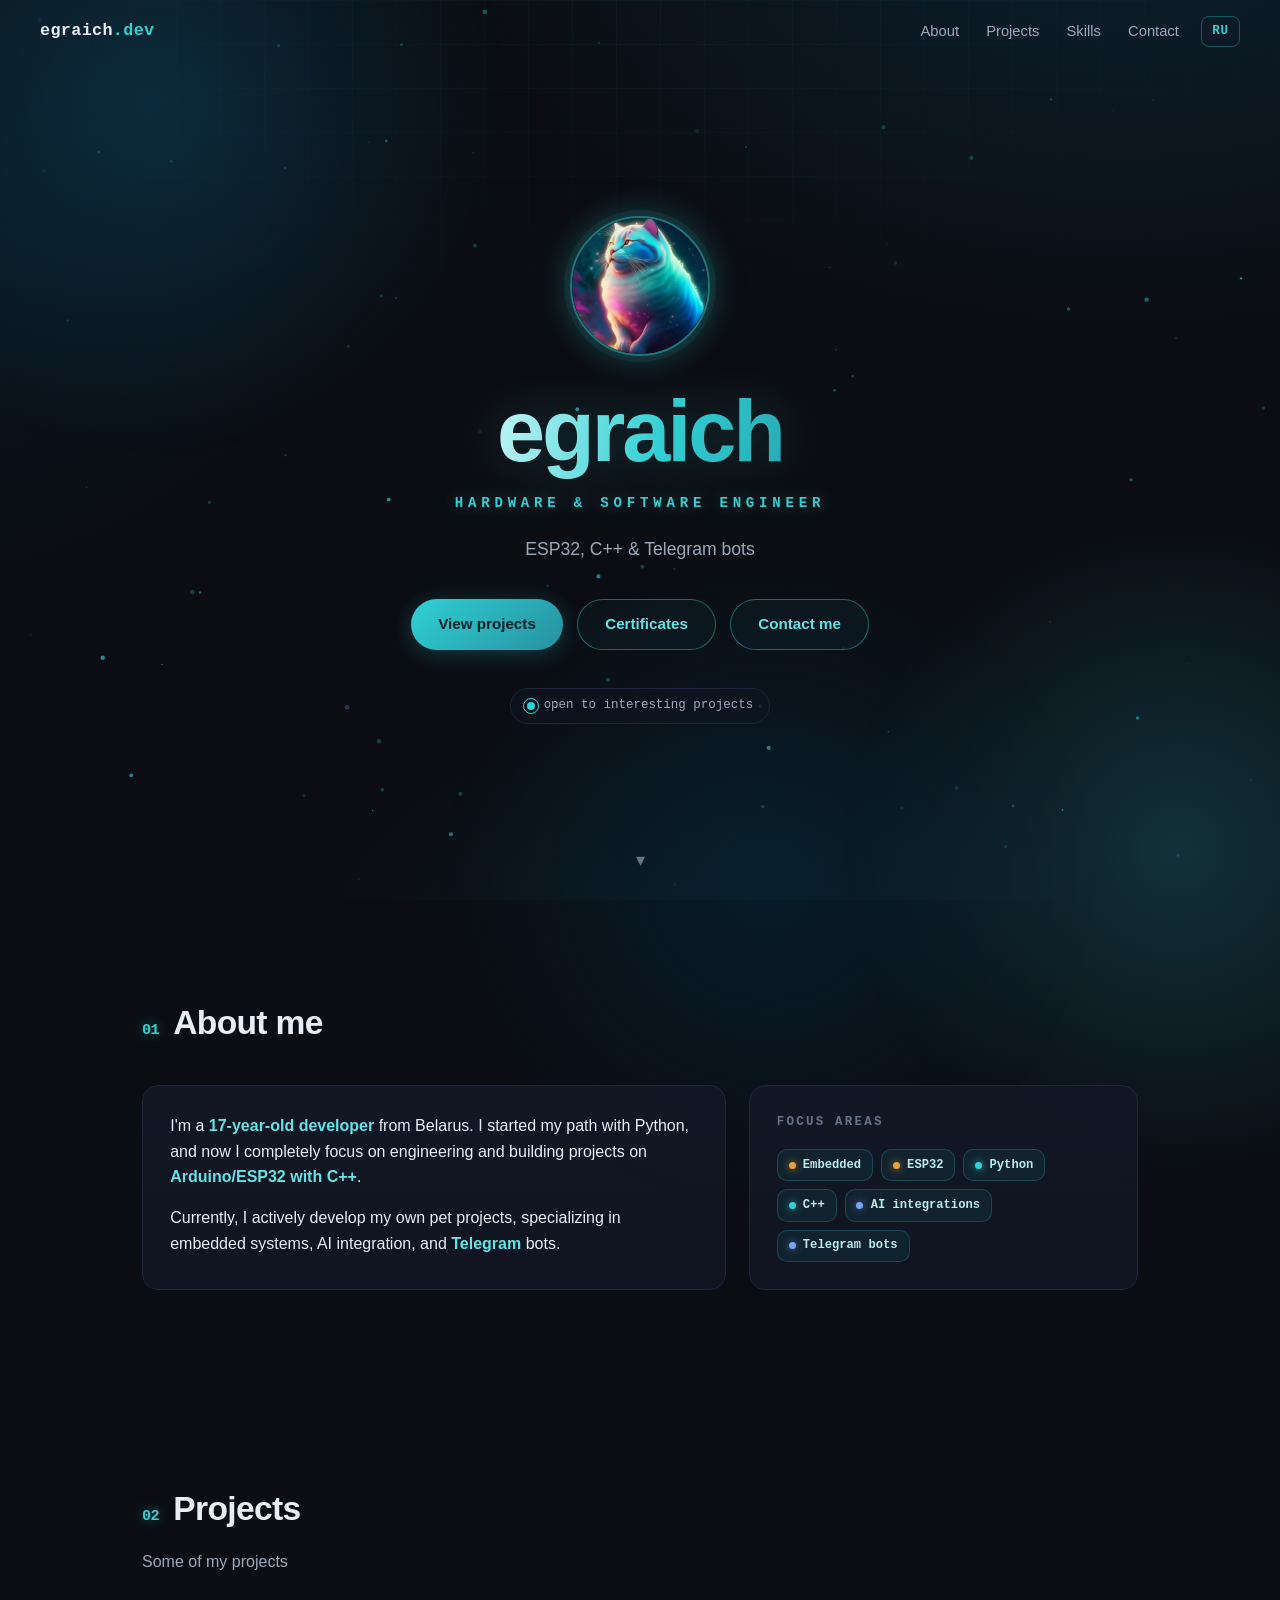
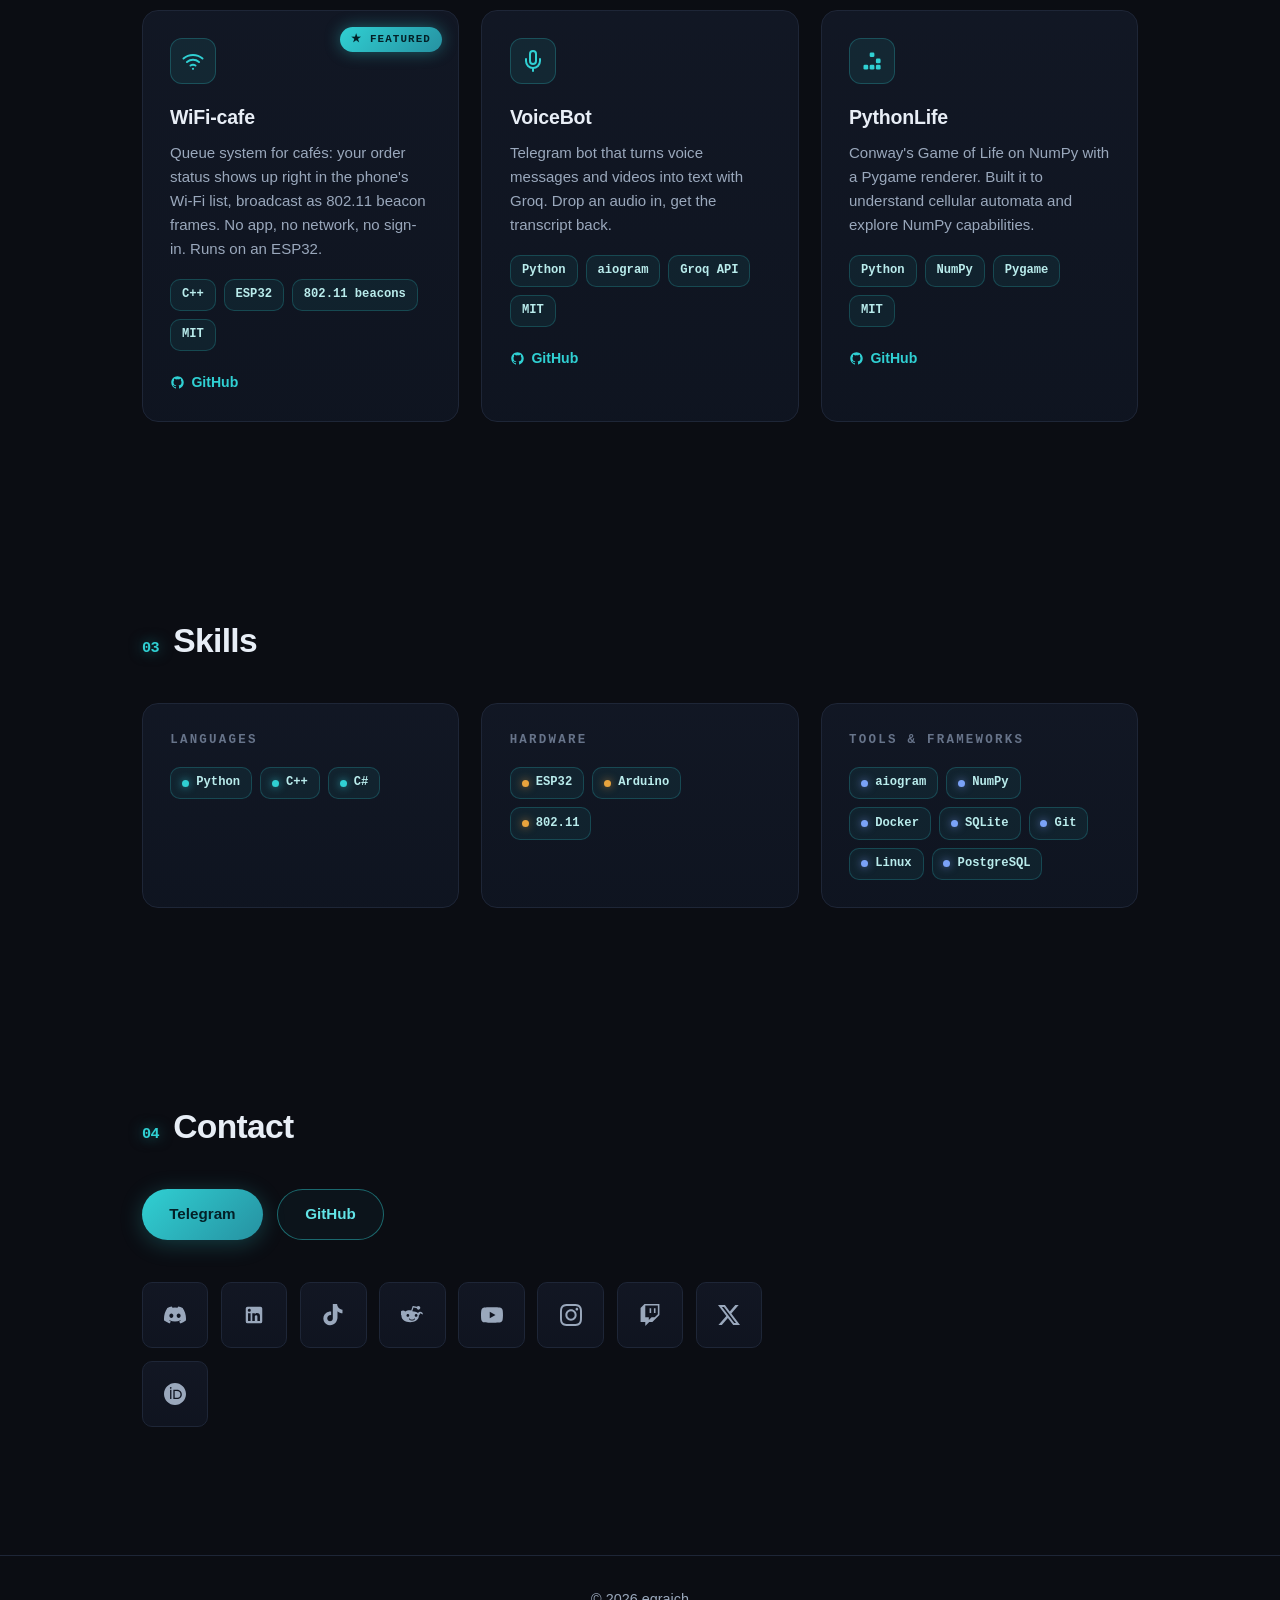
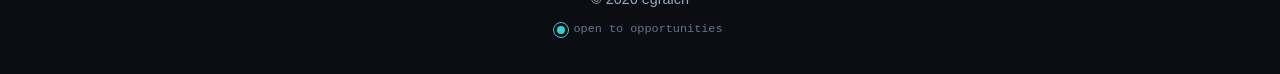
==== index.html @ c4d273d8 "fix: YouTube link" ====
<!DOCTYPE html>
<html lang="en">
<head>
  <meta charset="UTF-8">
  <meta name="viewport" content="width=device-width, initial-scale=1.0">
  <title>egraich.dev</title>
  <meta name="description" content="Portfolio of egraich — hardware & embedded developer from Belarus. ESP32 and C++, Python bots, AI integrations.">
  <meta name="keywords" content="egraich, hardware engineer, embedded systems, ESP32, C++, Python, Belarus">
  <meta name="author" content="egraich">
  <meta name="theme-color" content="#0b0d13">

  <link rel="canonical" href="https://egraich.dev/">
  <link rel="alternate" hreflang="en" href="https://egraich.dev/">
  <link rel="alternate" hreflang="ru" href="https://egraich.dev/ru/">
  <link rel="alternate" hreflang="x-default" href="https://egraich.dev/">

  <link rel="icon" type="image/png" sizes="32x32" href="/favicon-32.png">
  <link rel="icon" type="image/png" sizes="192x192" href="/favicon-192.png">
  <link rel="apple-touch-icon" href="/apple-touch-icon.jpg">

  <meta property="og:title" content="egraich.dev">
  <meta property="og:description" content="Hardware & embedded developer from Belarus. ESP32 and C++, Python bots, AI integrations.">
  <meta property="og:image" content="https://egraich.dev/preview.jpg">
  <meta property="og:url" content="https://egraich.dev/">
  <meta property="og:type" content="website">
  <meta property="og:locale" content="en_US">
  <meta name="twitter:card" content="summary">

  <link rel="stylesheet" href="/style.css">
  <link rel="preload" as="image" href="/favicon-192.png">
  <script>
    (function () {
      document.documentElement.classList.add('js');
      try {
        if (!localStorage.getItem('lang') && /^ru\b/i.test(navigator.language || '')) {
          location.replace('/ru/');
        }
      } catch (e) { /* private mode — stay on EN */ }
    })();
  </script>
</head>
<body>
  <svg aria-hidden="true" style="position:absolute;width:0;height:0;overflow:hidden">
    <symbol id="i-github" viewBox="0 0 24 24"><path d="M12 2C6.477 2 2 6.477 2 12c0 4.42 2.865 8.166 6.839 9.489.5.092.682-.217.682-.48 0-.237-.008-.866-.013-1.7-2.782.603-3.369-1.34-3.369-1.34-.454-1.156-1.11-1.464-1.11-1.464-.908-.62.069-.608.069-.608 1.003.07 1.531 1.032 1.531 1.032.892 1.53 2.341 1.087 2.91.831.092-.646.35-1.086.636-1.336-2.22-.253-4.555-1.11-4.555-4.943 0-1.091.39-1.984 1.029-2.683-.103-.253-.446-1.27.098-2.647 0 0 .84-.269 2.75 1.025A9.564 9.564 0 0 1 12 6.844c.85.004 1.705.115 2.504.337 1.909-1.294 2.747-1.025 2.747-1.025.546 1.377.203 2.394.1 2.647.64.699 1.028 1.592 1.028 2.683 0 3.842-2.339 4.687-4.566 4.935.359.309.678.919.678 1.852 0 1.336-.012 2.415-.012 2.743 0 .267.18.577.688.479C19.138 20.164 22 16.418 22 12c0-5.523-4.477-10-10-10z"/></symbol>
  </svg>
  <div class="bg-wrap" aria-hidden="true">
    <div class="aurora"><i></i><i></i><i></i></div>
    <canvas id="bg"></canvas>
  </div>
  <div class="bg-grid" aria-hidden="true"></div>
  <div class="scroll-progress" aria-hidden="true"></div>

  <header class="site-header">
    <a class="logo" href="/">egraich<span class="logo-dot">.dev</span></a>
    <nav class="site-nav">
      <a href="#about">About</a>
      <a href="#projects">Projects</a>
      <a href="#skills">Skills</a>
      <a href="#contact">Contact</a>
    </nav>
    <a class="lang-switch" href="/ru/" data-lang="ru" title="Русская версия">RU</a>
  </header>

  <main>
    <section class="hero" id="top">
      <div class="hero-inner">
        <img class="hero-avatar" src="/favicon-192.png" alt="egraich avatar" width="104" height="104" fetchpriority="high">
        <h1 class="hero-name">egraich</h1>
        <p class="hero-role" data-decode>Hardware &amp; Software Engineer</p>
        <p class="hero-tag">ESP32, C++ & Telegram bots</p>
        <div class="hero-cta">
          <a href="#projects" class="btn btn-primary">View projects</a>
          <a href="/certs/" class="btn btn-ghost">Certificates</a>
          <a href="#contact" class="btn btn-ghost">Contact me</a>
        </div>
        <div class="hero-status"><span class="pulse"></span>open to interesting projects</div>
      </div>
      <a class="scroll-hint" href="#about" aria-label="Scroll down">▾</a>
    </section>

    <section id="about" class="section">
      <h2 class="section-title reveal" data-decode><span class="num">01</span>About me</h2>
      <div class="about-grid">
        <div class="card about-bio reveal">
          <p>I'm a <strong><span data-age>16</span>-year-old developer</strong> from Belarus. I started my path with Python, and now I completely focus on engineering and building projects on <strong>Arduino/ESP32 with C++</strong>.</p>
          <p>Currently, I actively develop my own pet projects, specializing in embedded systems, AI integration, and <strong>Telegram</strong> bots.</p>
        </div>
        <div class="card about-stack reveal d1">
          <h3>Focus areas</h3>
          <div class="chip-row">
            <span class="chip"><span class="dot dot-hw"></span>Embedded</span>
            <span class="chip"><span class="dot dot-hw"></span>ESP32</span>
            <span class="chip"><span class="dot dot-lang"></span>Python</span>
            <span class="chip"><span class="dot dot-lang"></span>C++</span>
            <span class="chip"><span class="dot dot-sw"></span>AI integrations</span>
            <span class="chip"><span class="dot dot-sw"></span>Telegram bots</span>
          </div>
        </div>
      </div>
    </section>

    <section id="projects" class="section">
      <h2 class="section-title reveal" data-decode><span class="num">02</span>Projects</h2>
      <p class="section-sub reveal">Some of my projects</p>
      <div class="projects-grid">

        <article class="card project-card tilt reveal">
          <span class="project-featured">★ Featured</span>
          <div class="tilt-inner">
            <div class="project-icon" aria-hidden="true">
              <svg viewBox="0 0 24 24" fill="none" stroke="currentColor" stroke-width="2" stroke-linecap="round"><path d="M2.5 9.5a14.5 14.5 0 0 1 19 0"/><path d="M6 13a9.5 9.5 0 0 1 12 0"/><path d="M9.5 16.5a4.8 4.8 0 0 1 5 0"/><circle cx="12" cy="19.8" r="1.1" fill="currentColor" stroke="none"/></svg>
            </div>
            <h3 class="project-title"><a href="https://github.com/egraich/WiFi-cafe" target="_blank" rel="noopener">WiFi-cafe</a></h3>
            <p class="project-desc">Queue system for cafés: your order status shows up right in the phone's Wi-Fi list, broadcast as 802.11 beacon frames. No app, no network, no sign-in. Runs on an ESP32.</p>
            <div class="chip-row">
              <span class="chip">C++</span>
              <span class="chip">ESP32</span>
              <span class="chip">802.11 beacons</span>
              <span class="chip">MIT</span>
            </div>
            <div class="project-links">
              <a class="project-link" href="https://github.com/egraich/WiFi-cafe" target="_blank" rel="noopener">
                <svg viewBox="0 0 24 24" aria-hidden="true"><use href="#i-github"></use></svg>
                GitHub
              </a>
            </div>
          </div>
          <div class="tilt-glare" aria-hidden="true"></div>
        </article>

        <article class="card project-card tilt reveal d1">
          <div class="tilt-inner">
            <div class="project-icon" aria-hidden="true">
              <svg viewBox="0 0 24 24" fill="none" stroke="currentColor" stroke-width="2" stroke-linecap="round" stroke-linejoin="round"><path d="M12 2a3 3 0 0 0-3 3v7a3 3 0 0 0 6 0V5a3 3 0 0 0-3-3z"/><path d="M19 10v2a7 7 0 0 1-14 0v-2"/><path d="M12 19v3"/></svg>
            </div>
            <h3 class="project-title"><a href="https://github.com/egraich/VoiceBot" target="_blank" rel="noopener">VoiceBot</a></h3>
            <p class="project-desc">Telegram bot that turns voice messages and videos into text with Groq. Drop an audio in, get the transcript back.</p>
            <div class="chip-row">
              <span class="chip">Python</span>
              <span class="chip">aiogram</span>
              <span class="chip">Groq API</span>
              <span class="chip">MIT</span>
            </div>
            <div class="project-links">
              <a class="project-link" href="https://github.com/egraich/VoiceBot" target="_blank" rel="noopener">
                <svg viewBox="0 0 24 24" aria-hidden="true"><use href="#i-github"></use></svg>
                GitHub
              </a>
            </div>
          </div>
          <div class="tilt-glare" aria-hidden="true"></div>
        </article>

        <article class="card project-card tilt reveal d2">
          <div class="tilt-inner">
            <div class="project-icon" aria-hidden="true">
              <svg viewBox="0 0 24 24" fill="currentColor"><rect x="9.7" y="3.4" width="4.7" height="4.7" rx="1.3"/><rect x="15.9" y="9.6" width="4.7" height="4.7" rx="1.3"/><rect x="3.5" y="15.8" width="4.7" height="4.7" rx="1.3"/><rect x="9.7" y="15.8" width="4.7" height="4.7" rx="1.3"/><rect x="15.9" y="15.8" width="4.7" height="4.7" rx="1.3"/></svg>
            </div>
            <h3 class="project-title"><a href="https://github.com/egraich/PythonLife" target="_blank" rel="noopener">PythonLife</a></h3>
            <p class="project-desc">Conway's Game of Life on NumPy with a Pygame renderer. Built it to understand cellular automata and explore NumPy capabilities.</p>
            <div class="chip-row">
              <span class="chip">Python</span>
              <span class="chip">NumPy</span>
              <span class="chip">Pygame</span>
              <span class="chip">MIT</span>
            </div>
            <div class="project-links">
              <a class="project-link" href="https://github.com/egraich/PythonLife" target="_blank" rel="noopener">
                <svg viewBox="0 0 24 24" aria-hidden="true"><use href="#i-github"></use></svg>
                GitHub
              </a>
            </div>
          </div>
          <div class="tilt-glare" aria-hidden="true"></div>
        </article>

      </div>
    </section>

    <section id="skills" class="section">
      <h2 class="section-title reveal" data-decode><span class="num">03</span>Skills</h2>
      <div class="skills-grid">
        <div class="card skill-group reveal">
          <h3>Languages</h3>
          <div class="chip-row">
            <span class="chip"><span class="dot dot-lang"></span>Python</span>
            <span class="chip"><span class="dot dot-lang"></span>C++</span>
            <span class="chip"><span class="dot dot-lang"></span>C#</span>
          </div>
        </div>
        <div class="card skill-group reveal d1">
          <h3>Hardware</h3>
          <div class="chip-row">
            <span class="chip"><span class="dot dot-hw"></span>ESP32</span>
            <span class="chip"><span class="dot dot-hw"></span>Arduino</span>
            <span class="chip"><span class="dot dot-hw"></span>802.11</span>
          </div>
        </div>
        <div class="card skill-group reveal d2">
          <h3>Tools &amp; frameworks</h3>
          <div class="chip-row">
            <span class="chip"><span class="dot dot-sw"></span>aiogram</span>
            <span class="chip"><span class="dot dot-sw"></span>NumPy</span>
            <span class="chip"><span class="dot dot-sw"></span>Docker</span>
            <span class="chip"><span class="dot dot-sw"></span>SQLite</span>
            <span class="chip"><span class="dot dot-sw"></span>Git</span>
            <span class="chip"><span class="dot dot-sw"></span>Linux</span>
            <span class="chip"><span class="dot dot-sw"></span>PostgreSQL</span>
          </div>
        </div>
      </div>
    </section>

    <section id="contact" class="section">
      <h2 class="section-title reveal" data-decode><span class="num">04</span>Contact</h2>
      <div class="contact-actions reveal">
        <a class="btn btn-primary" href="https://egrai.ch/tg" target="_blank" rel="noopener nofollow">Telegram</a>
        <a class="btn btn-ghost" href="https://egrai.ch/gh" target="_blank" rel="noopener">GitHub</a>
      </div>
      <div class="social-grid reveal d1">
        <a class="social-item" href="https://egrai.ch/ds" target="_blank" rel="noopener nofollow" title="Discord" aria-label="Discord">
          <svg viewBox="0 0 24 24"><path d="M20.317 4.37a19.791 19.791 0 0 0-4.885-1.515.074.074 0 0 0-.079.037c-.21.375-.444.864-.608 1.25a18.27 18.27 0 0 0-5.487 0 12.64 12.64 0 0 0-.617-1.25.077.077 0 0 0-.079-.037A19.736 19.736 0 0 0 3.677 4.37a.07.07 0 0 0-.032.027C.533 9.046-.32 13.58.099 18.057a.082.082 0 0 0 .031.057 19.9 19.9 0 0 0 5.993 3.03.078.078 0 0 0 .084-.028c.462-.63.874-1.295 1.226-1.994.021-.041.001-.09-.041-.106a13.094 13.094 0 0 1-1.873-.894.077.077 0 0 1-.008-.128c.126-.093.252-.19.372-.287a.075.075 0 0 1 .077-.011c3.92 1.793 8.18 1.793 12.061 0a.073.073 0 0 1 .078.009c.12.099.246.195.373.289a.077.077 0 0 1-.006.127 12.298 12.298 0 0 1-1.873.894.077.077 0 0 0-.041.107c.36.698.772 1.362 1.225 1.993a.076.076 0 0 0 .084.028 19.839 19.839 0 0 0 6.002-3.03.077.077 0 0 0 .032-.054c.5-5.177-.838-9.674-3.549-13.66a.061.061 0 0 0-.031-.03zM8.02 15.33c-1.183 0-2.157-1.085-2.157-2.419 0-1.333.956-2.419 2.156-2.419 1.21 0 2.176 1.096 2.157 2.42 0 1.333-.956 2.418-2.156 2.418zm7.975 0c-1.183 0-2.157-1.085-2.157-2.419 0-1.333.955-2.419 2.156-2.419 1.21 0 2.176 1.096 2.157 2.42 0 1.333-.946 2.418-2.156 2.418z"/></svg>
        </a>
        <a class="social-item" href="https://egrai.ch/in" target="_blank" rel="noopener" title="LinkedIn" aria-label="LinkedIn">
          <svg viewBox="0 0 24 24"><path d="M19 3a2 2 0 0 1 2 2v14a2 2 0 0 1-2 2H5a2 2 0 0 1-2-2V5a2 2 0 0 1 2-2h14m-.5 15.5v-5.3a3.26 3.26 0 0 0-3.26-3.26c-.85 0-1.84.52-2.32 1.3v-1.11h-2.79v8.37h2.79v-4.93c0-.77.62-1.4 1.39-1.4a1.4 1.4 0 0 1 1.4 1.4v4.93h2.79M6.88 8.56a1.68 1.68 0 0 0 1.68-1.68c0-.93-.75-1.69-1.68-1.69a1.69 1.69 0 0 0-1.69 1.69c0 .93.76 1.68 1.69 1.68m1.39 9.94v-8.37H5.5v8.37h2.77z"/></svg>
        </a>
        <a class="social-item" href="https://egrai.ch/tt" target="_blank" rel="noopener nofollow" title="TikTok" aria-label="TikTok">
          <svg viewBox="0 0 24 24"><path d="M12.525.02c1.31-.01 2.61-.01 3.91-.01.08 1.53.63 3.02 1.61 4.2 1.13 1.2 2.69 1.94 4.31 2.12v3.83c-1.92-.02-3.77-.73-5.23-1.97-.08-.07-.15-.14-.22-.22v6.6c.03 2.14-.73 4.24-2.13 5.86-1.54 1.76-3.83 2.76-6.14 2.71-2.93-.05-5.64-1.89-6.68-4.63-1.18-3.13-.15-6.73 2.51-8.73 1.57-1.18 3.53-1.75 5.51-1.57v3.91c-1.18-.19-2.4.21-3.23 1.07-.86.91-1.18 2.22-.84 3.42.36 1.22 1.48 2.09 2.76 2.13 1.47.04 2.82-1.02 3.06-2.48.06-.31.07-.63.07-.94V.02z"/></svg>
        </a>
        <a class="social-item" href="https://egrai.ch/rd" target="_blank" rel="noopener nofollow" title="Reddit" aria-label="Reddit">
          <svg viewBox="0 0 24 24"><path d="M24 11.5c0-1.65-1.35-3-3-3-.96 0-1.86.48-2.42 1.24-1.64-1-3.85-1.64-6.29-1.72l1.35-4.24 3.71.79c.05.89.79 1.6 1.69 1.6 1.1 0 2-1 2-2.12s-.88-2-2-2c-.74 0-1.38.4-1.72 1l-4.14-.89a.48.48 0 0 0-.55.29l-1.5 4.7C8.61 6.55 6.33 7.2 4.65 8.23c-.56-.75-1.45-1.23-2.41-1.23-1.66 0-3 1.35-3 3 0 1.03.53 1.93 1.32 2.48-.04.23-.07.47-.07.71 0 3.73 4.25 6.75 9.5 6.75s9.5-3 9.5-6.75c0-.24-.03-.47-.07-.71.8-.55 1.33-1.45 1.33-2.48zM7.5 14c-.83 0-1.5-.67-1.5-1.5s.67-1.5 1.5-1.5 1.5.67 1.5 1.5-.67 1.5-1.5 1.5zm9 0c-.83 0-1.5-.67-1.5-1.5s.67-1.5 1.5-1.5 1.5.67 1.5 1.5-.67 1.5-1.5 1.5zm-1.23 2.31c-.6 1.14-2.09 1.69-3.27 1.69s-2.67-.55-3.27-1.69a.38.38 0 1 1 .67-.36c.46.87 1.66 1.3 2.6 1.3s2.14-.43 2.6-1.3a.38.38 0 0 1 .67.36z"/></svg>
        </a>
        <a class="social-item" href="https://egrai.ch/yt" target="_blank" rel="noopener" title="YouTube" aria-label="YouTube">
          <svg viewBox="0 0 24 24"><path d="M23.498 6.163a3.003 3.003 0 0 0-2.11-2.11C19.517 3.545 12 3.545 12 3.545s-7.516 0-9.387.507a3.003 3.003 0 0 0-2.11 2.11C0 8.033 0 12 0 12s0 3.967.502 5.837a3.003 3.003 0 0 0 2.11 2.11c1.871.507 9.387.507 9.387.507s7.517 0 9.387-.507a3.003 3.003 0 0 0 2.11-2.11C24 15.967 24 12 24 12s0-3.967-.502-5.837zM9.545 15.568V8.432L15.818 12l-6.273 3.568z"/></svg>
        </a>          
        <a class="social-item" href="https://egrai.ch/ig" target="_blank" rel="noopener nofollow" title="Instagram" aria-label="Instagram">
          <svg viewBox="0 0 24 24"><path d="M12 0C8.74 0 8.333.015 7.053.072 5.775.132 4.905.333 4.14.63c-.789.306-1.459.717-2.126 1.384S.935 3.35.63 4.14C.333 4.905.131 5.775.072 7.053.012 8.333 0 8.74 0 12s.015 3.667.072 4.947c.06 1.277.261 2.148.558 2.913.306.788.717 1.459 1.384 2.126.667.666 1.336 1.079 2.126 1.384.766.296 1.636.499 2.913.558C8.333 23.988 8.74 24 12 24s3.667-.015 4.947-.072c1.277-.06 2.148-.262 2.913-.558.788-.306 1.459-.718 2.126-1.384.666-.667 1.079-1.335 1.384-2.126.296-.765.499-1.636.558-2.913.06-1.28.072-1.687.072-4.947s-.015-3.667-.072-4.947c-.06-1.277-.262-2.149-.558-2.913-.306-.789-.718-1.459-1.384-2.126C21.319 1.347 20.651.935 19.86.63c-.765-.297-1.636-.499-2.913-.558C15.667.012 15.26 0 12 0zm0 2.16c3.203 0 3.585.016 4.85.071 1.17.055 1.805.249 2.227.415.562.217.96.477 1.382.896.419.42.679.819.896 1.381.164.422.36 1.057.413 2.227.057 1.266.07 1.646.07 4.85s-.015 3.585-.074 4.85c-.061 1.17-.256 1.805-.421 2.227-.224.562-.479.96-.899 1.382-.419.419-.824.679-1.38.896-.42.164-1.065.36-2.235.413-1.274.057-1.649.07-4.859.07-3.211 0-3.586-.015-4.859-.074-1.171-.061-1.816-.256-2.236-.421-.569-.224-.96-.479-1.379-.899-.421-.419-.69-.824-.9-1.38-.165-.42-.359-1.065-.42-2.235-.045-1.26-.061-1.649-.061-4.844 0-3.196.016-3.586.061-4.861.061-1.17.255-1.814.42-2.234.21-.57.479-.96.9-1.381.419-.419.81-.689 1.379-.898.42-.166 1.051-.361 2.221-.421 1.275-.045 1.65-.06 4.859-.06zm0 3.678c-3.405 0-6.162 2.76-6.162 6.162 0 3.405 2.76 6.162 6.162 6.162 3.405 0 6.162-2.76 6.162-6.162 0-3.405-2.76-6.162-6.162-6.162zM12 16c-2.21 0-4-1.79-4-4s1.79-4 4-4 4 1.79 4 4-1.79 4-4 4zm7.846-10.405c0 .795-.646 1.44-1.44 1.44-.795 0-1.44-.646-1.44-1.44 0-.794.646-1.439 1.44-1.439.793-.001 1.44.645 1.44 1.439z"/></svg>
        </a>      
        <a class="social-item" href="https://egrai.ch/tv" target="_blank" rel="noopener nofollow" title="Twitch" aria-label="Twitch">
          <svg viewBox="0 0 24 24"><path d="M11.571 4.714h1.715v5.143H11.57zm4.715 0H18v5.143h-1.714zM6 0 1.714 4.286v15.428h5.143V24l4.286-4.286h3.428L22.286 12V0zm14.571 11.143-3.428 3.428h-3.429l-3 3v-3H6.857V1.714h13.714z"/></svg>
        </a>
        <a class="social-item" href="https://egrai.ch/x" target="_blank" rel="noopener" title="X (Twitter)" aria-label="X">
          <svg viewBox="0 0 24 24"><path d="M18.901 1.153h3.68l-8.04 9.19L24 22.846h-7.406l-5.8-7.584-6.638 7.584H.474l8.6-9.83L0 1.154h7.594l5.243 6.932ZM17.61 20.644h2.039L6.486 3.24H4.298Z"/></svg>
        </a>
        <a class="social-item" href="https://egrai.ch/orcid" target="_blank" rel="noopener" title="ORCID" aria-label="ORCID">
          <svg viewBox="0 0 24 24"><path d="M12 0C5.372 0 0 5.372 0 12s5.372 12 12 12 12-5.372 12-12S18.628 0 12 0zM7.369 4.378c.525 0 .947.431.947.947s-.422.947-.947.947a.95.95 0 0 1-.947-.947c0-.525.422-.947.947-.947zm-.722 3.038h1.444v10.041H6.647V7.416zm3.562 0h3.9c3.712 0 5.344 2.653 5.344 5.025 0 2.578-2.016 5.025-5.325 5.025h-3.919V7.416zm1.444 1.303v7.444h2.297c3.272 0 4.022-2.484 4.022-3.722 0-2.016-1.284-3.722-4.097-3.722h-2.222z"/></svg>
        </a>
      </div>
    </section>
  </main>

  <footer class="site-footer">
    <div class="footer-inner">
      <p class="footer-copy">&copy; <span id="year"></span> egraich</p>
      <p class="footer-status"><span class="pulse"></span>open to opportunities</p>
    </div>
  </footer>

  <div class="cursor-ring" aria-hidden="true"></div>
  <div class="cursor-dot" aria-hidden="true"></div>

  <script src="/main.js" defer></script>
</body>
</html>
---- style.css ----
/* ============================================================
   Per-rule declaration order: position/layout → box model →
   typography → skin → motion. The *-rgb tokens hold the RGB
   triplet of their colour, so translucent variants share one
   source of truth: rgba(var(--accent-rgb), .3)
   ============================================================ */

:root {
  --bg: #0b0d13; --bg-rgb: 11, 13, 19; --border: #1e2637;
  --text: #e8eef6; --text-dim: #9aa8bc; --text-faint: #67748a;
  --accent: #30d0d3; --accent-rgb: 48, 208, 211; --accent-strong: #62e4e7; --accent-ink: #032027;
  --teal: #2691a1; --teal-rgb: 38, 145, 161; --deep-rgb: 14, 65, 89; --deep-2-rgb: 4, 44, 64;
  --card-rgb: 19, 24, 38; --card-2-rgb: 16, 21, 34;
  --glow: 0 0 26px rgba(var(--accent-rgb), .30);
  --glow-soft: 0 0 60px rgba(var(--accent-rgb), .12);
  --radius: 16px; --radius-sm: 10px;
  --font-mono: ui-monospace, "Cascadia Code", "JetBrains Mono", Consolas, monospace;
  --font-sans: -apple-system, "Segoe UI", Roboto, Inter, "Helvetica Neue", Arial, sans-serif;
  --header-h: 64px;
}

* { margin: 0; padding: 0; box-sizing: border-box; }

html { scroll-behavior: smooth; }

body {
  font-family: var(--font-sans); line-height: 1.6; color: var(--text);
  background:
    radial-gradient(1100px 720px at 88% -12%, rgba(var(--deep-rgb), .38), transparent 62%),
    radial-gradient(880px 660px at -12% 24%, rgba(var(--deep-2-rgb), .34), transparent 60%),
    radial-gradient(700px 520px at 55% 112%, rgba(var(--teal-rgb), .10), transparent 60%),
    var(--bg);
  background-attachment: fixed;
  -webkit-font-smoothing: antialiased;
  overflow-x: hidden;
}

::selection { background: rgba(var(--accent-rgb), .28); color: #fff; }

/* scrollbar */
::-webkit-scrollbar { width: 10px; }
::-webkit-scrollbar-track { background: var(--bg); }
::-webkit-scrollbar-thumb { background: #222c40; border-radius: 8px; }
::-webkit-scrollbar-thumb:hover { background: var(--teal); }

a { color: var(--accent); text-decoration: none; }
img { display: block; max-width: 100%; }

/* background fx */
.bg-wrap { position: fixed; inset: 0; z-index: -2; pointer-events: none; }

#bg {
  position: absolute; inset: 0; width: 100%; height: 100%;
  opacity: 0; transition: opacity 1.2s ease;
}

#bg.visible { opacity: 1; }

.bg-grid {
  position: fixed; inset: 0; z-index: -1; pointer-events: none;
  background-image:
    linear-gradient(rgba(var(--accent-rgb), .045) 1px, transparent 1px),
    linear-gradient(90deg, rgba(var(--accent-rgb), .045) 1px, transparent 1px);
  background-size: 44px 44px;
  -webkit-mask-image: radial-gradient(ellipse 90% 60% at 50% 0%, #000 0%, transparent 72%);
  mask-image: radial-gradient(ellipse 90% 60% at 50% 0%, #000 0%, transparent 72%);
}

/* aurora glow — medium tier only (no three.js there). The blobs are
   pre-blurred radial gradients moved by transform, so nothing repaints;
   reduced-motion users land on the low tier and never see them run */
.aurora { position: absolute; inset: 0; display: none; }

html.tier-medium .aurora { display: block; }

.aurora i {
  position: absolute; width: 60vmax; height: 60vmax; border-radius: 50%;
  will-change: transform;
  animation: aurora-drift 80s ease-in-out infinite alternate;
}

.aurora i:nth-child(1) {
  left: -18vmax; top: -22vmax;
  background: radial-gradient(circle, rgba(var(--deep-rgb), .55), rgba(var(--deep-rgb), 0) 65%);
  animation-duration: 74s;
}

.aurora i:nth-child(2) {
  right: -22vmax; bottom: -26vmax;
  background: radial-gradient(circle, rgba(var(--teal-rgb), .28), rgba(var(--teal-rgb), 0) 62%);
  animation-duration: 92s; animation-delay: -30s;
}

.aurora i:nth-child(3) {
  left: 30%; top: 55%;
  background: radial-gradient(circle, rgba(var(--deep-2-rgb), .5), rgba(var(--deep-2-rgb), 0) 60%);
  animation-duration: 110s; animation-delay: -60s;
}

@keyframes aurora-drift {
  from { transform: translate3d(0, 0, 0) rotate(0deg) scale(1); }
  to   { transform: translate3d(9vmax, 6vmax, 0) rotate(40deg) scale(1.18); }
}

/* header */
.site-header {
  position: fixed; top: 0; left: 0; right: 0; z-index: 50;
  display: flex; align-items: center; gap: 1.4rem;
  height: var(--header-h); padding: 0 clamp(1rem, 4vw, 2.5rem);
  border-bottom: 1px solid transparent;
  transition: background .3s ease, border-color .3s ease;
}

.site-header.scrolled {
  background: rgba(var(--bg-rgb), .78);
  backdrop-filter: blur(12px); -webkit-backdrop-filter: blur(12px);
  border-bottom-color: var(--border);
}

/* reading progress — a hairline above the header, scaleX'd from JS;
   no transition so it tracks the scrollbar 1:1 */
.scroll-progress {
  position: fixed; top: 0; left: 0; z-index: 60;
  width: 100%; height: 2px;
  background: linear-gradient(90deg, var(--teal), var(--accent));
  box-shadow: 0 0 10px rgba(var(--accent-rgb), .5);
  transform-origin: 0 50%; transform: scaleX(0);
  pointer-events: none;
}

.logo {
  flex: none; font-family: var(--font-mono); font-size: 1.05rem; font-weight: 700;
  letter-spacing: .02em; color: var(--text);
}

.logo:hover { color: var(--accent-strong); }
.logo-dot { color: var(--accent); }

.site-nav { display: flex; gap: clamp(.9rem, 2.5vw, 1.7rem); margin-left: auto; }

.site-nav a {
  position: relative; padding: .25rem 0;
  font-size: .92rem; font-weight: 500; color: var(--text-dim);
  transition: color .2s ease;
}

.site-nav a::after {
  content: ""; position: absolute; left: 0; right: 100%; bottom: -2px; height: 2px;
  background: var(--accent); box-shadow: var(--glow);
  transition: right .25s ease;
}

.site-nav a:hover, .site-nav a.active { color: var(--text); }
.site-nav a:hover::after, .site-nav a.active::after { right: 0; }

.lang-switch {
  flex: none; padding: .3rem .62rem;
  font-family: var(--font-mono); font-size: .78rem; font-weight: 700; letter-spacing: .08em;
  color: var(--accent); border: 1px solid rgba(var(--accent-rgb), .35); border-radius: 8px;
  transition: background .2s ease, box-shadow .2s ease, transform .2s ease;
}

.lang-switch:hover {
  background: rgba(var(--accent-rgb), .10); box-shadow: var(--glow); transform: translateY(-1px);
}

/* hero */
.hero {
  position: relative; display: flex; flex-direction: column;
  align-items: center; justify-content: center; text-align: center;
  min-height: 100vh; /* fallback for engines without svh */
  min-height: 100svh;
  padding: calc(var(--header-h) + 2rem) 1.25rem 3.5rem;
}

.hero-avatar {
  width: 140px; height: 140px; margin: 0 auto 1.6rem;
  border: 2px solid rgba(var(--accent-rgb), .55); border-radius: 50%;
  box-shadow:
    0 0 0 6px rgba(var(--accent-rgb), .06),
    0 0 34px rgba(var(--accent-rgb), .35);
  animation: avatar-float 5.5s ease-in-out infinite;
}

@keyframes avatar-float {
  0%, 100% { transform: translateY(0); }
  50% { transform: translateY(-7px); }
}

.hero-name {
  padding-bottom: .04em;
  font-size: clamp(3rem, 10vw, 5.4rem); font-weight: 800; letter-spacing: -.035em;
  /* font-metric line-height: a fixed ratio clips the "g" tail with background-clip:text */
  line-height: normal;
  background: linear-gradient(105deg, #ecfeff 8%, var(--accent) 55%, var(--teal) 100%);
  -webkit-background-clip: text; background-clip: text; -webkit-text-fill-color: transparent;
  filter: drop-shadow(0 0 26px rgba(var(--accent-rgb), .22));
}

.hero-role {
  margin-top: .5rem; font-family: var(--font-mono);
  font-size: clamp(.72rem, 2vw, .88rem); font-weight: 600;
  letter-spacing: .34em; text-transform: uppercase; color: var(--accent);
  text-shadow: 0 0 18px rgba(var(--accent-rgb), .45);
}

.hero-tag {
  max-width: 560px; margin: 1.3rem auto 0;
  font-size: clamp(.98rem, 2.4vw, 1.1rem); color: var(--text-dim);
}

.hero-cta {
  display: flex; flex-wrap: wrap; gap: .9rem; justify-content: center; margin-top: 2.2rem;
}

.btn {
  display: inline-flex; align-items: center; gap: .5rem;
  padding: .78rem 1.7rem; font-size: .95rem; font-weight: 700; border-radius: 999px;
  transition: transform .2s ease, box-shadow .25s ease, background .2s ease, border-color .2s ease;
  will-change: transform;
}

.btn-primary {
  color: var(--accent-ink); background: linear-gradient(135deg, var(--accent), var(--teal));
  box-shadow: 0 4px 22px rgba(var(--accent-rgb), .25);
}

.btn-primary:hover {
  transform: translateY(-2px);
  box-shadow: var(--glow), 0 6px 30px rgba(var(--accent-rgb), .35);
}

.btn-ghost {
  color: var(--accent-strong);
  border: 1px solid rgba(var(--accent-rgb), .45); background: rgba(var(--accent-rgb), .04);
}

.btn-ghost:hover {
  background: rgba(var(--accent-rgb), .12); box-shadow: var(--glow-soft); transform: translateY(-2px);
}

.hero-status {
  display: inline-flex; align-items: center; gap: .55rem;
  margin-top: 2.4rem; padding: .42rem 1rem;
  font-family: var(--font-mono); font-size: .78rem; color: var(--text-dim);
  border: 1px solid var(--border); border-radius: 999px;
  background: rgba(var(--card-2-rgb), .55);
}

.pulse {
  position: relative; flex: none; width: 8px; height: 8px;
  border-radius: 50%; background: var(--accent);
}

.pulse::after {
  content: ""; position: absolute; inset: -4px;
  border: 1px solid var(--accent); border-radius: 50%;
  animation: pulse-ring 2s cubic-bezier(.2, .6, .4, 1) infinite;
}

@keyframes pulse-ring {
  0% { transform: scale(.5); opacity: 1; }
  100% { transform: scale(1.7); opacity: 0; }
}

.scroll-hint {
  position: absolute; bottom: 1.6rem; left: 50%; translate: -50% 0;
  font-size: 1.15rem; color: var(--text-faint);
  animation: hint-bounce 2.2s ease-in-out infinite;
}

.scroll-hint:hover { color: var(--accent); }

@keyframes hint-bounce {
  0%, 100% { transform: translateY(0); }
  50% { transform: translateY(7px); }
}

/* sections */
.section {
  max-width: 1060px; margin: 0 auto;
  padding: clamp(3.4rem, 8vw, 6rem) clamp(1.1rem, 4vw, 2rem);
  scroll-margin-top: calc(var(--header-h) + 8px);
}

.section-title {
  display: flex; align-items: baseline; gap: .9rem; margin-bottom: 2.2rem;
  font-size: clamp(1.55rem, 4vw, 2.1rem); font-weight: 800; letter-spacing: -.02em;
}

.section-title .num {
  font-family: var(--font-mono); font-size: .95rem; font-weight: 600; color: var(--accent);
  text-shadow: 0 0 14px rgba(var(--accent-rgb), .5);
}

.section-sub { max-width: 620px; margin: -1.4rem 0 2.2rem; color: var(--text-dim); }

/* cards */
.card {
  position: relative; padding: 1.7rem;
  background: linear-gradient(180deg, rgba(var(--card-rgb), .92), rgba(var(--card-2-rgb), .92));
  border: 1px solid var(--border); border-radius: var(--radius);
  transition: border-color .25s ease, box-shadow .3s ease, transform .25s ease;
}

/* about */
.about-grid { display: grid; grid-template-columns: 1.5fr 1fr; gap: 1.4rem; align-items: stretch; }

.about-bio p + p { margin-top: .95rem; }
.about-bio strong { font-weight: 600; color: var(--accent-strong); }

/* shared heading of the about/skills chip cards */
.about-stack h3, .skill-group h3 {
  margin-bottom: 1rem; font-family: var(--font-mono);
  font-size: .78rem; font-weight: 600; letter-spacing: .18em;
  text-transform: uppercase; color: var(--text-faint);
}

.chip-row { display: flex; flex-wrap: wrap; gap: .5rem; }

.chip {
  display: inline-flex; align-items: center; gap: .45rem; padding: .34rem .68rem;
  font-family: var(--font-mono); font-size: .76rem; font-weight: 600; color: #b9ecec;
  background: rgba(var(--accent-rgb), .07); border: 1px solid rgba(var(--accent-rgb), .22);
  border-radius: var(--radius-sm);
  transition: background .2s ease, border-color .2s ease;
}

.chip:hover { background: rgba(var(--accent-rgb), .14); border-color: rgba(var(--accent-rgb), .5); }

.dot { flex: none; width: 7px; height: 7px; border-radius: 50%; }
.dot-lang { background: var(--accent); box-shadow: 0 0 8px rgba(var(--accent-rgb), .8); }
.dot-hw { background: #e8a33d; box-shadow: 0 0 8px rgba(232, 163, 61, .7); }
.dot-sw { background: #7aa2f7; box-shadow: 0 0 8px rgba(122, 162, 247, .7); }

/* projects */
.projects-grid { display: grid; grid-template-columns: repeat(auto-fit, minmax(290px, 1fr)); gap: 1.4rem; }

.project-card { overflow: hidden; }

.project-card:hover {
  border-color: rgba(var(--accent-rgb), .45); transform: translateY(-4px);
  box-shadow: var(--glow-soft), 0 10px 34px rgba(0, 0, 0, .35);
}

.tilt-inner { will-change: transform; transition: transform .18s ease; }

.project-featured {
  position: absolute; top: 1rem; right: 1rem; z-index: 1; padding: .26rem .7rem;
  font-family: var(--font-mono); font-size: .68rem; font-weight: 700;
  letter-spacing: .1em; text-transform: uppercase; color: var(--accent-ink);
  background: linear-gradient(135deg, var(--accent), var(--teal)); border-radius: 999px;
  box-shadow: 0 0 16px rgba(var(--accent-rgb), .4);
}

.project-icon {
  display: grid; place-items: center; width: 46px; height: 46px; margin-bottom: 1.1rem;
  color: var(--accent); background: rgba(var(--accent-rgb), .09);
  border: 1px solid rgba(var(--accent-rgb), .25); border-radius: 12px;
}

.project-icon svg { width: 24px; height: 24px; }

.project-title { margin-bottom: .5rem; font-size: 1.22rem; font-weight: 700; letter-spacing: -.01em; }
.project-title a { color: var(--text); }
.project-title a:hover { color: var(--accent-strong); }

.project-desc { margin-bottom: 1.1rem; font-size: .94rem; color: var(--text-dim); }
.project-card .chip-row { margin-bottom: 1.25rem; }
.project-links { display: flex; gap: 1.1rem; }

.project-link {
  display: inline-flex; align-items: center; gap: .4rem;
  font-size: .88rem; font-weight: 600; color: var(--accent);
}

.project-link:hover { color: var(--accent-strong); text-shadow: 0 0 14px rgba(var(--accent-rgb), .6); }
.project-link svg { width: 15px; height: 15px; fill: currentColor; }

/* card glare follows pointer (--mx/--my set from JS) */
.tilt-glare {
  position: absolute; inset: 0; border-radius: inherit; pointer-events: none; opacity: 0;
  background: radial-gradient(340px circle at var(--mx, 50%) var(--my, 50%), rgba(var(--accent-rgb), .13), transparent 65%);
  transition: opacity .3s ease;
}

.project-card:hover .tilt-glare { opacity: 1; }

/* skills */
.skills-grid { display: grid; grid-template-columns: repeat(auto-fit, minmax(230px, 1fr)); gap: 1.4rem; }

/* contact */
.contact-actions { display: flex; flex-wrap: wrap; gap: .9rem; margin-bottom: 2.6rem; }

.social-grid {
  display: grid; grid-template-columns: repeat(auto-fill, minmax(64px, 1fr)); gap: .8rem;
  max-width: 620px;
}

.social-item {
  display: grid; place-items: center; aspect-ratio: 1; color: var(--text-dim);
  background: linear-gradient(180deg, rgba(var(--card-rgb), .9), rgba(var(--card-2-rgb), .9));
  border: 1px solid var(--border); border-radius: var(--radius-sm);
  transition: color .2s ease, border-color .2s ease, box-shadow .25s ease, transform .2s ease;
}

.social-item svg { width: 22px; height: 22px; fill: currentColor; }

.social-item:hover {
  color: var(--accent); border-color: rgba(var(--accent-rgb), .5);
  box-shadow: var(--glow-soft); transform: translateY(-3px);
}

/* footer */
.site-footer { margin-top: 2rem; border-top: 1px solid var(--border); }

.footer-inner {
  display: flex; flex-direction: column; align-items: center; gap: .55rem;
  max-width: 1060px; margin: 0 auto; text-align: center;
  padding: 2rem clamp(1.1rem, 4vw, 2rem) 2.2rem;
}

.footer-copy { font-size: .9rem; color: var(--text-dim); }

.footer-status {
  display: inline-flex; align-items: center; gap: .5rem;
  font-family: var(--font-mono); font-size: .74rem; color: var(--text-faint);
}

/* subpage hero (certs) */
.page-hero {
  padding: calc(var(--header-h) + clamp(3.2rem, 9vw, 5.8rem)) clamp(1.1rem, 4vw, 2rem) 1rem;
  text-align: center;
}

.page-kicker {
  display: inline-block; margin-bottom: .9rem;
  font-family: var(--font-mono); font-size: .78rem; font-weight: 600;
  letter-spacing: .3em; color: var(--accent);
  text-shadow: 0 0 18px rgba(var(--accent-rgb), .45);
}

.page-title {
  font-size: clamp(2.5rem, 7.5vw, 4rem); font-weight: 800; letter-spacing: -.035em;
  line-height: normal;
  background: linear-gradient(105deg, #ecfeff 8%, var(--accent) 55%, var(--teal) 100%);
  -webkit-background-clip: text; background-clip: text; -webkit-text-fill-color: transparent;
  filter: drop-shadow(0 0 26px rgba(var(--accent-rgb), .22));
}

.page-sub { max-width: 560px; margin: 1.1rem auto 0; color: var(--text-dim); }

/* certs — certificates drawn as IC packages: a die with DIP pins
   on both flanks, a pin-1 dot, a status LED and a part number */
.certs-grid { display: grid; grid-template-columns: repeat(auto-fit, minmax(300px, 1fr)); gap: 1.4rem; }

.cert-card { display: flex; flex-direction: column; }

.cert-card:hover {
  border-color: rgba(var(--accent-rgb), .45); transform: translateY(-4px);
  box-shadow: var(--glow-soft), 0 10px 34px rgba(0, 0, 0, .35);
}

.cert-card .tilt-inner { display: flex; flex-direction: column; flex: 1; }

.cert-die {
  position: relative; margin-bottom: 1.4rem; padding: 1.3rem 2.2rem;
  text-align: center;
  background: linear-gradient(180deg, rgba(var(--deep-rgb), .5), rgba(var(--deep-2-rgb), .38));
  border: 1px solid rgba(var(--accent-rgb), .32); border-radius: 10px;
  box-shadow: 0 0 20px rgba(var(--accent-rgb), .08), inset 0 0 18px rgba(var(--accent-rgb), .05);
  transition: border-color .25s ease, box-shadow .3s ease;
}

/* DIP pins — repeating strips on both flanks of the die */
.cert-die::before, .cert-die::after {
  content: ""; position: absolute; top: 50%; width: 12px; height: 62%;
  transform: translateY(-50%);
  background: repeating-linear-gradient(180deg, rgba(var(--teal-rgb), .7) 0 3px, transparent 3px 12px);
  pointer-events: none;
}

.cert-die::before { left: -14px; }
.cert-die::after { right: -14px; }

.cert-card:hover .cert-die {
  border-color: rgba(var(--accent-rgb), .65);
  box-shadow: var(--glow), inset 0 0 18px rgba(var(--accent-rgb), .08);
}

.cert-card:hover .cert-die::before, .cert-card:hover .cert-die::after {
  background: repeating-linear-gradient(180deg, rgba(var(--accent-rgb), .9) 0 3px, transparent 3px 12px);
}

/* pin-1 marker + status LED, like on a real package */
.cert-pin1 {
  position: absolute; top: 9px; left: 9px; width: 5px; height: 5px;
  border-radius: 50%; background: rgba(var(--accent-rgb), .55);
}

.cert-led { position: absolute; top: 12px; right: 14px; }

.cert-part {
  display: block; margin-bottom: .5rem;
  font-family: var(--font-mono); font-size: .68rem; font-weight: 600;
  letter-spacing: .22em; color: var(--text-faint);
}

.cert-name { font-size: 1.18rem; font-weight: 700; letter-spacing: -.01em; color: var(--text); }

.cert-date {
  display: block; margin-top: .55rem;
  font-family: var(--font-mono); font-size: .7rem; letter-spacing: .05em; color: var(--text-faint);
}

.cert-desc { margin-bottom: 1.1rem; font-size: .94rem; color: var(--text-dim); }

.cert-card .chip-row { margin-bottom: 1.25rem; }

.cert-links { display: flex; margin-top: auto; padding-top: .2rem; }

.cert-links .project-link svg { fill: none; }

/* unpopulated socket — reserved footprint for the next certificate */
.cert-socket { border-style: dashed; background: rgba(var(--card-2-rgb), .45); }

.cert-socket:hover {
  border-color: var(--border); transform: none; box-shadow: none;
}

.cert-die-socket {
  border-style: dashed; border-color: var(--border);
  background: rgba(var(--card-2-rgb), .5); box-shadow: none;
}

.cert-die-socket::before, .cert-die-socket::after {
  background: repeating-linear-gradient(180deg, rgba(103, 116, 138, .4) 0 3px, transparent 3px 12px);
}

.cert-die-socket .cert-name { color: var(--text-dim); }

.cert-socket .cert-desc { color: var(--text-faint); }

/* 404 — a sonar sweep behind the missing code */
.nf-hero {
  position: relative; display: flex; flex-direction: column;
  align-items: center; justify-content: center; text-align: center;
  min-height: 100vh; /* fallback for engines without svh */
  min-height: 100svh;
  padding: calc(var(--header-h) + 2rem) 1.25rem 3rem;
}

.nf-stage { position: relative; display: grid; place-items: center; margin-bottom: .5rem; }

.nf-code {
  position: relative; z-index: 1;
  font-family: var(--font-mono); font-size: clamp(5rem, 20vw, 10rem); font-weight: 800;
  letter-spacing: -.04em; line-height: normal;
  background: linear-gradient(105deg, #ecfeff 8%, var(--accent) 55%, var(--teal) 100%);
  -webkit-background-clip: text; background-clip: text; -webkit-text-fill-color: transparent;
  filter: drop-shadow(0 0 30px rgba(var(--accent-rgb), .25));
}

.nf-ring {
  position: absolute; left: 50%; top: 50%; translate: -50% -50%;
  width: 190px; height: 190px;
  border: 1px solid rgba(var(--accent-rgb), .5); border-radius: 50%;
  opacity: 0; animation: nf-ping 3s cubic-bezier(.2, .6, .4, 1) infinite;
  pointer-events: none;
}

.nf-ring.r2 { animation-delay: 1s; }
.nf-ring.r3 { animation-delay: 2s; }

@keyframes nf-ping {
  0% { transform: scale(.3); opacity: 0; }
  10% { opacity: .7; }
  100% { transform: scale(2.4); opacity: 0; }
}

.nf-title { font-size: clamp(1.5rem, 4.5vw, 2.2rem); font-weight: 800; letter-spacing: -.02em; }

.nf-text { max-width: 460px; margin: .8rem auto 0; color: var(--text-dim); }

.nf-path { margin-top: 1.1rem; font-family: var(--font-mono); font-size: .78rem; color: var(--text-faint); }

.nf-path code {
  display: inline-block; max-width: min(420px, 82vw); padding: .12rem .45rem;
  color: var(--text-dim); overflow-wrap: anywhere; text-align: left;
  background: rgba(var(--card-2-rgb), .6); border: 1px solid var(--border); border-radius: 6px;
}

.nf-actions { display: flex; flex-wrap: wrap; gap: .9rem; justify-content: center; margin-top: 2.1rem; }

.nf-cat { margin-top: 2.2rem; font-family: var(--font-mono); font-size: .76rem; color: var(--text-faint); transition: color .2s ease; }

.nf-cat:hover { color: var(--accent); }

/* scroll reveal */
html.js .reveal {
  opacity: 0; transform: translateY(26px);
  transition: opacity .7s cubic-bezier(.2, .65, .3, 1), transform .7s cubic-bezier(.2, .65, .3, 1);
}

html.js .reveal.in { opacity: 1; transform: none; }
html.js .reveal.d1 { transition-delay: .08s; }
html.js .reveal.d2 { transition-delay: .16s; }

/* custom cursor (high tier only) */
.cursor-dot, .cursor-ring {
  position: fixed; top: 0; left: 0; z-index: 999; border-radius: 50%;
  opacity: 0; translate: -50% -50%; pointer-events: none;
}

html.cursor-fx .cursor-dot, html.cursor-fx .cursor-ring { opacity: 1; }
html.cursor-fx, html.cursor-fx * { cursor: none !important; }

.cursor-dot {
  width: 7px; height: 7px; background: var(--accent);
  box-shadow: 0 0 12px rgba(var(--accent-rgb), .9);
}

.cursor-ring {
  width: 34px; height: 34px; border: 1.5px solid rgba(var(--accent-rgb), .55);
  transition: width .2s ease, height .2s ease, border-color .2s ease, background .2s ease;
}

.cursor-ring.hover {
  width: 52px; height: 52px; border-color: rgba(var(--accent-rgb), .9);
  background: rgba(var(--accent-rgb), .07);
}

/* responsive */
@media (max-width: 860px) {
  .about-grid { grid-template-columns: 1fr; }
}

@media (max-width: 640px) {
  .site-header { gap: .8rem; }
  .site-nav { gap: .75rem; }
  .site-nav a { font-size: .8rem; }
  .logo { font-size: .92rem; }
  .hero-avatar { width: 120px; height: 120px; }
  .hero-status { margin-top: 1.9rem; }
  .scroll-hint { display: none; }
}

/* reduced motion */
@media (prefers-reduced-motion: reduce) {
  html { scroll-behavior: auto; }
  *, *::before, *::after {
    animation-duration: .001s !important;
    animation-iteration-count: 1 !important;
    transition-duration: .001s !important;
  }
  html.js .reveal { opacity: 1; transform: none; }
  .hero-avatar { animation: none; }
  .scroll-hint { animation: none; }
}
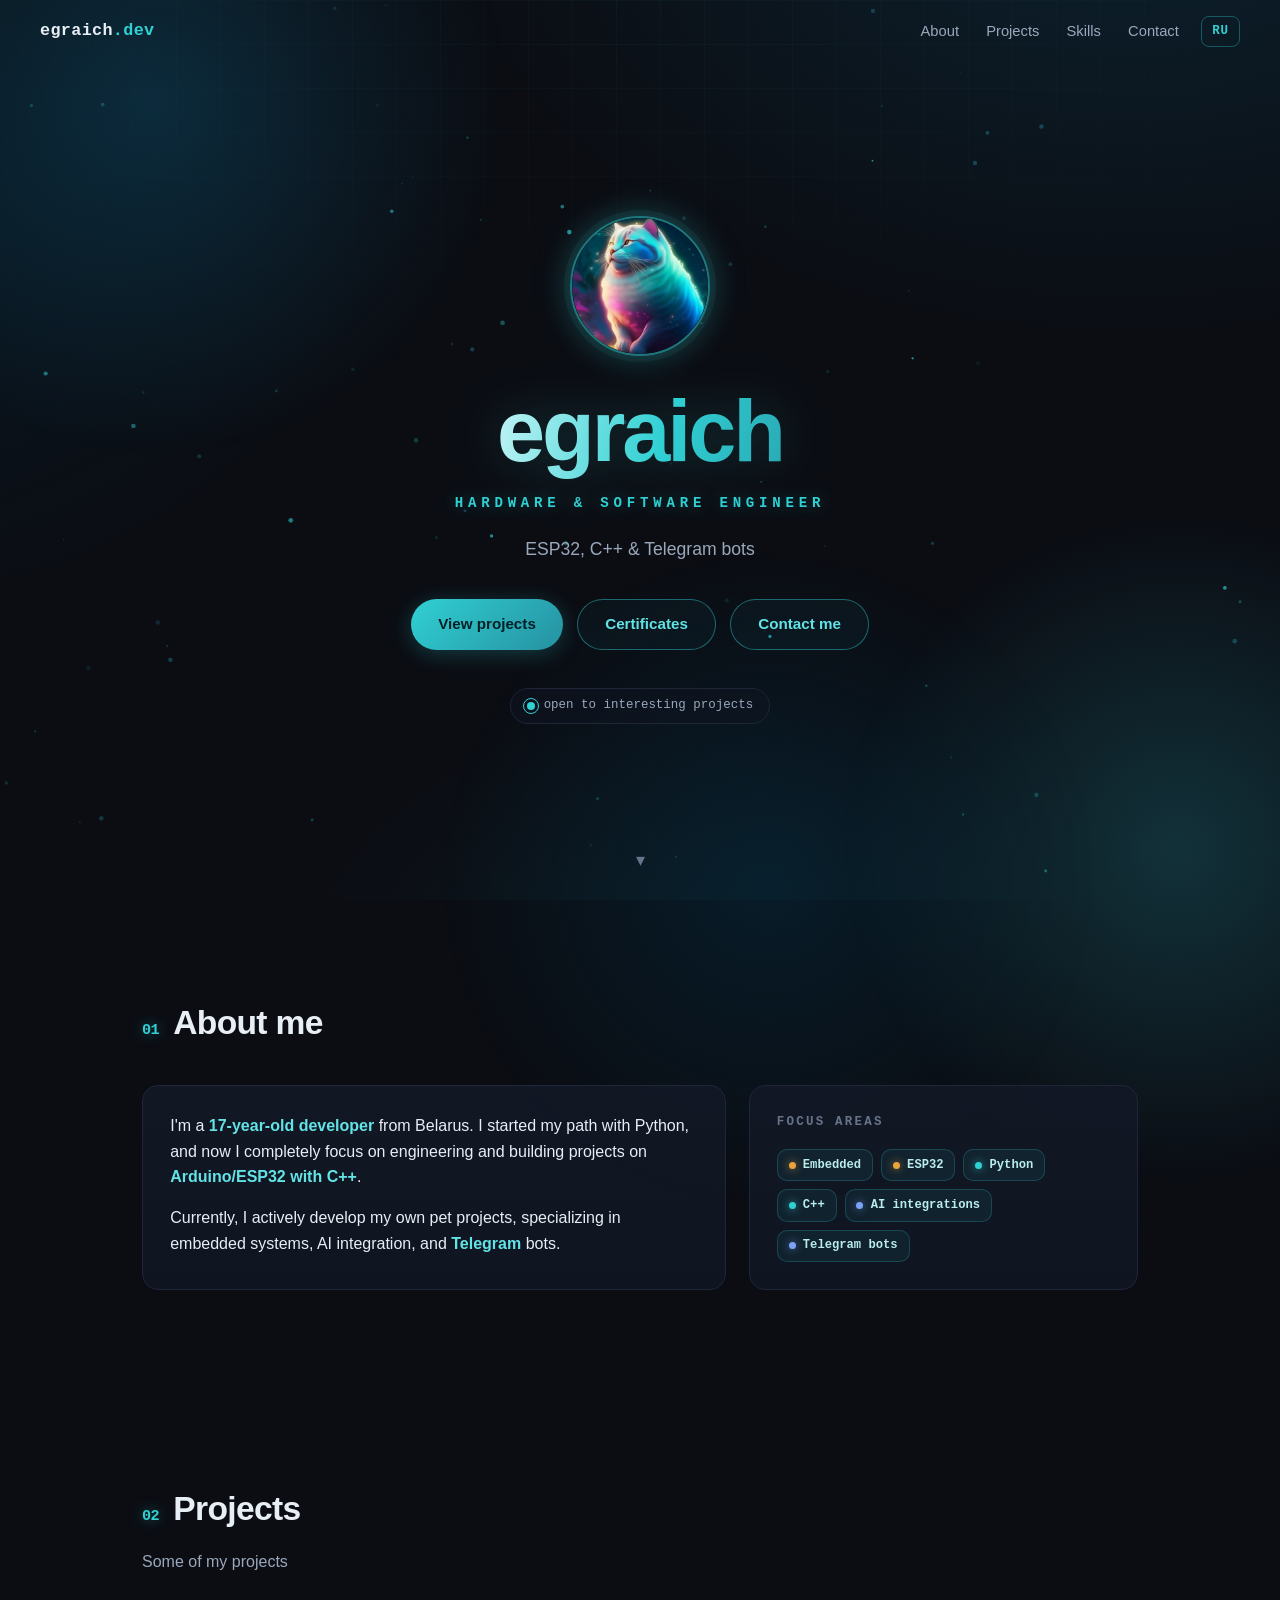
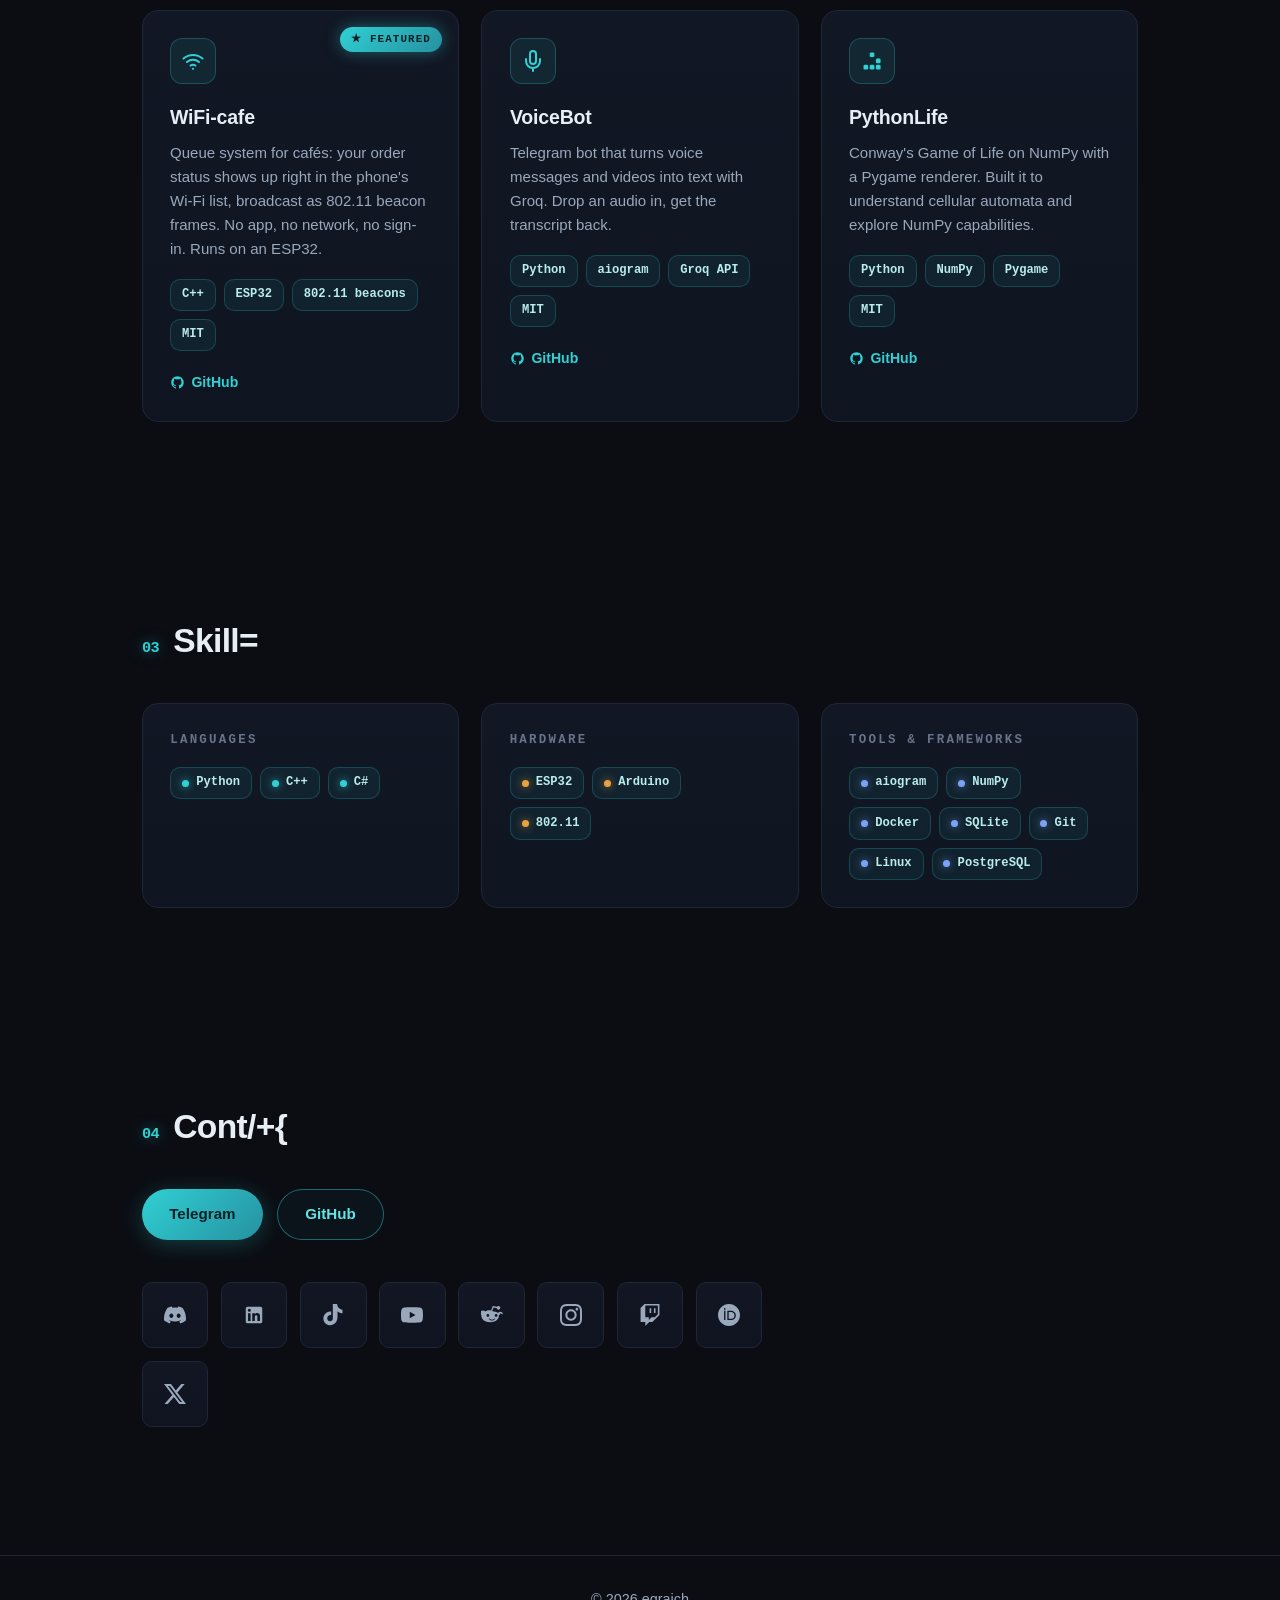
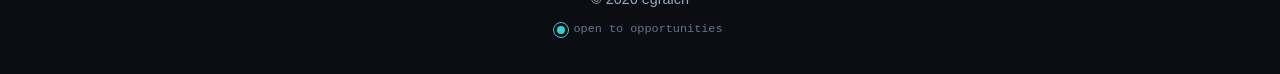
==== commit 0c8179a6: "fix: change links' order" ====
--- a/index.html
+++ b/index.html
@@ -227,23 +227,23 @@
         <a class="social-item" href="https://egrai.ch/tt" target="_blank" rel="noopener nofollow" title="TikTok" aria-label="TikTok">
           <svg viewBox="0 0 24 24"><path d="M12.525.02c1.31-.01 2.61-.01 3.91-.01.08 1.53.63 3.02 1.61 4.2 1.13 1.2 2.69 1.94 4.31 2.12v3.83c-1.92-.02-3.77-.73-5.23-1.97-.08-.07-.15-.14-.22-.22v6.6c.03 2.14-.73 4.24-2.13 5.86-1.54 1.76-3.83 2.76-6.14 2.71-2.93-.05-5.64-1.89-6.68-4.63-1.18-3.13-.15-6.73 2.51-8.73 1.57-1.18 3.53-1.75 5.51-1.57v3.91c-1.18-.19-2.4.21-3.23 1.07-.86.91-1.18 2.22-.84 3.42.36 1.22 1.48 2.09 2.76 2.13 1.47.04 2.82-1.02 3.06-2.48.06-.31.07-.63.07-.94V.02z"/></svg>
         </a>
-        <a class="social-item" href="https://egrai.ch/rd" target="_blank" rel="noopener nofollow" title="Reddit" aria-label="Reddit">
-          <svg viewBox="0 0 24 24"><path d="M24 11.5c0-1.65-1.35-3-3-3-.96 0-1.86.48-2.42 1.24-1.64-1-3.85-1.64-6.29-1.72l1.35-4.24 3.71.79c.05.89.79 1.6 1.69 1.6 1.1 0 2-1 2-2.12s-.88-2-2-2c-.74 0-1.38.4-1.72 1l-4.14-.89a.48.48 0 0 0-.55.29l-1.5 4.7C8.61 6.55 6.33 7.2 4.65 8.23c-.56-.75-1.45-1.23-2.41-1.23-1.66 0-3 1.35-3 3 0 1.03.53 1.93 1.32 2.48-.04.23-.07.47-.07.71 0 3.73 4.25 6.75 9.5 6.75s9.5-3 9.5-6.75c0-.24-.03-.47-.07-.71.8-.55 1.33-1.45 1.33-2.48zM7.5 14c-.83 0-1.5-.67-1.5-1.5s.67-1.5 1.5-1.5 1.5.67 1.5 1.5-.67 1.5-1.5 1.5zm9 0c-.83 0-1.5-.67-1.5-1.5s.67-1.5 1.5-1.5 1.5.67 1.5 1.5-.67 1.5-1.5 1.5zm-1.23 2.31c-.6 1.14-2.09 1.69-3.27 1.69s-2.67-.55-3.27-1.69a.38.38 0 1 1 .67-.36c.46.87 1.66 1.3 2.6 1.3s2.14-.43 2.6-1.3a.38.38 0 0 1 .67.36z"/></svg>
-        </a>
         <a class="social-item" href="https://egrai.ch/yt" target="_blank" rel="noopener" title="YouTube" aria-label="YouTube">
           <svg viewBox="0 0 24 24"><path d="M23.498 6.163a3.003 3.003 0 0 0-2.11-2.11C19.517 3.545 12 3.545 12 3.545s-7.516 0-9.387.507a3.003 3.003 0 0 0-2.11 2.11C0 8.033 0 12 0 12s0 3.967.502 5.837a3.003 3.003 0 0 0 2.11 2.11c1.871.507 9.387.507 9.387.507s7.517 0 9.387-.507a3.003 3.003 0 0 0 2.11-2.11C24 15.967 24 12 24 12s0-3.967-.502-5.837zM9.545 15.568V8.432L15.818 12l-6.273 3.568z"/></svg>
         </a>          
+        <a class="social-item" href="https://egrai.ch/rd" target="_blank" rel="noopener nofollow" title="Reddit" aria-label="Reddit">
+          <svg viewBox="0 0 24 24"><path d="M24 11.5c0-1.65-1.35-3-3-3-.96 0-1.86.48-2.42 1.24-1.64-1-3.85-1.64-6.29-1.72l1.35-4.24 3.71.79c.05.89.79 1.6 1.69 1.6 1.1 0 2-1 2-2.12s-.88-2-2-2c-.74 0-1.38.4-1.72 1l-4.14-.89a.48.48 0 0 0-.55.29l-1.5 4.7C8.61 6.55 6.33 7.2 4.65 8.23c-.56-.75-1.45-1.23-2.41-1.23-1.66 0-3 1.35-3 3 0 1.03.53 1.93 1.32 2.48-.04.23-.07.47-.07.71 0 3.73 4.25 6.75 9.5 6.75s9.5-3 9.5-6.75c0-.24-.03-.47-.07-.71.8-.55 1.33-1.45 1.33-2.48zM7.5 14c-.83 0-1.5-.67-1.5-1.5s.67-1.5 1.5-1.5 1.5.67 1.5 1.5-.67 1.5-1.5 1.5zm9 0c-.83 0-1.5-.67-1.5-1.5s.67-1.5 1.5-1.5 1.5.67 1.5 1.5-.67 1.5-1.5 1.5zm-1.23 2.31c-.6 1.14-2.09 1.69-3.27 1.69s-2.67-.55-3.27-1.69a.38.38 0 1 1 .67-.36c.46.87 1.66 1.3 2.6 1.3s2.14-.43 2.6-1.3a.38.38 0 0 1 .67.36z"/></svg>
+        </a>        
         <a class="social-item" href="https://egrai.ch/ig" target="_blank" rel="noopener nofollow" title="Instagram" aria-label="Instagram">
           <svg viewBox="0 0 24 24"><path d="M12 0C8.74 0 8.333.015 7.053.072 5.775.132 4.905.333 4.14.63c-.789.306-1.459.717-2.126 1.384S.935 3.35.63 4.14C.333 4.905.131 5.775.072 7.053.012 8.333 0 8.74 0 12s.015 3.667.072 4.947c.06 1.277.261 2.148.558 2.913.306.788.717 1.459 1.384 2.126.667.666 1.336 1.079 2.126 1.384.766.296 1.636.499 2.913.558C8.333 23.988 8.74 24 12 24s3.667-.015 4.947-.072c1.277-.06 2.148-.262 2.913-.558.788-.306 1.459-.718 2.126-1.384.666-.667 1.079-1.335 1.384-2.126.296-.765.499-1.636.558-2.913.06-1.28.072-1.687.072-4.947s-.015-3.667-.072-4.947c-.06-1.277-.262-2.149-.558-2.913-.306-.789-.718-1.459-1.384-2.126C21.319 1.347 20.651.935 19.86.63c-.765-.297-1.636-.499-2.913-.558C15.667.012 15.26 0 12 0zm0 2.16c3.203 0 3.585.016 4.85.071 1.17.055 1.805.249 2.227.415.562.217.96.477 1.382.896.419.42.679.819.896 1.381.164.422.36 1.057.413 2.227.057 1.266.07 1.646.07 4.85s-.015 3.585-.074 4.85c-.061 1.17-.256 1.805-.421 2.227-.224.562-.479.96-.899 1.382-.419.419-.824.679-1.38.896-.42.164-1.065.36-2.235.413-1.274.057-1.649.07-4.859.07-3.211 0-3.586-.015-4.859-.074-1.171-.061-1.816-.256-2.236-.421-.569-.224-.96-.479-1.379-.899-.421-.419-.69-.824-.9-1.38-.165-.42-.359-1.065-.42-2.235-.045-1.26-.061-1.649-.061-4.844 0-3.196.016-3.586.061-4.861.061-1.17.255-1.814.42-2.234.21-.57.479-.96.9-1.381.419-.419.81-.689 1.379-.898.42-.166 1.051-.361 2.221-.421 1.275-.045 1.65-.06 4.859-.06zm0 3.678c-3.405 0-6.162 2.76-6.162 6.162 0 3.405 2.76 6.162 6.162 6.162 3.405 0 6.162-2.76 6.162-6.162 0-3.405-2.76-6.162-6.162-6.162zM12 16c-2.21 0-4-1.79-4-4s1.79-4 4-4 4 1.79 4 4-1.79 4-4 4zm7.846-10.405c0 .795-.646 1.44-1.44 1.44-.795 0-1.44-.646-1.44-1.44 0-.794.646-1.439 1.44-1.439.793-.001 1.44.645 1.44 1.439z"/></svg>
         </a>      
         <a class="social-item" href="https://egrai.ch/tv" target="_blank" rel="noopener nofollow" title="Twitch" aria-label="Twitch">
           <svg viewBox="0 0 24 24"><path d="M11.571 4.714h1.715v5.143H11.57zm4.715 0H18v5.143h-1.714zM6 0 1.714 4.286v15.428h5.143V24l4.286-4.286h3.428L22.286 12V0zm14.571 11.143-3.428 3.428h-3.429l-3 3v-3H6.857V1.714h13.714z"/></svg>
         </a>
+        <a class="social-item" href="https://egrai.ch/orcid" target="_blank" rel="noopener" title="ORCID" aria-label="ORCID">
+          <svg viewBox="0 0 24 24"><path d="M12 0C5.372 0 0 5.372 0 12s5.372 12 12 12 12-5.372 12-12S18.628 0 12 0zM7.369 4.378c.525 0 .947.431.947.947s-.422.947-.947.947a.95.95 0 0 1-.947-.947c0-.525.422-.947.947-.947zm-.722 3.038h1.444v10.041H6.647V7.416zm3.562 0h3.9c3.712 0 5.344 2.653 5.344 5.025 0 2.578-2.016 5.025-5.325 5.025h-3.919V7.416zm1.444 1.303v7.444h2.297c3.272 0 4.022-2.484 4.022-3.722 0-2.016-1.284-3.722-4.097-3.722h-2.222z"/></svg>
+        </a>        
         <a class="social-item" href="https://egrai.ch/x" target="_blank" rel="noopener" title="X (Twitter)" aria-label="X">
           <svg viewBox="0 0 24 24"><path d="M18.901 1.153h3.68l-8.04 9.19L24 22.846h-7.406l-5.8-7.584-6.638 7.584H.474l8.6-9.83L0 1.154h7.594l5.243 6.932ZM17.61 20.644h2.039L6.486 3.24H4.298Z"/></svg>
-        </a>
-        <a class="social-item" href="https://egrai.ch/orcid" target="_blank" rel="noopener" title="ORCID" aria-label="ORCID">
-          <svg viewBox="0 0 24 24"><path d="M12 0C5.372 0 0 5.372 0 12s5.372 12 12 12 12-5.372 12-12S18.628 0 12 0zM7.369 4.378c.525 0 .947.431.947.947s-.422.947-.947.947a.95.95 0 0 1-.947-.947c0-.525.422-.947.947-.947zm-.722 3.038h1.444v10.041H6.647V7.416zm3.562 0h3.9c3.712 0 5.344 2.653 5.344 5.025 0 2.578-2.016 5.025-5.325 5.025h-3.919V7.416zm1.444 1.303v7.444h2.297c3.272 0 4.022-2.484 4.022-3.722 0-2.016-1.284-3.722-4.097-3.722h-2.222z"/></svg>
         </a>
       </div>
     </section>
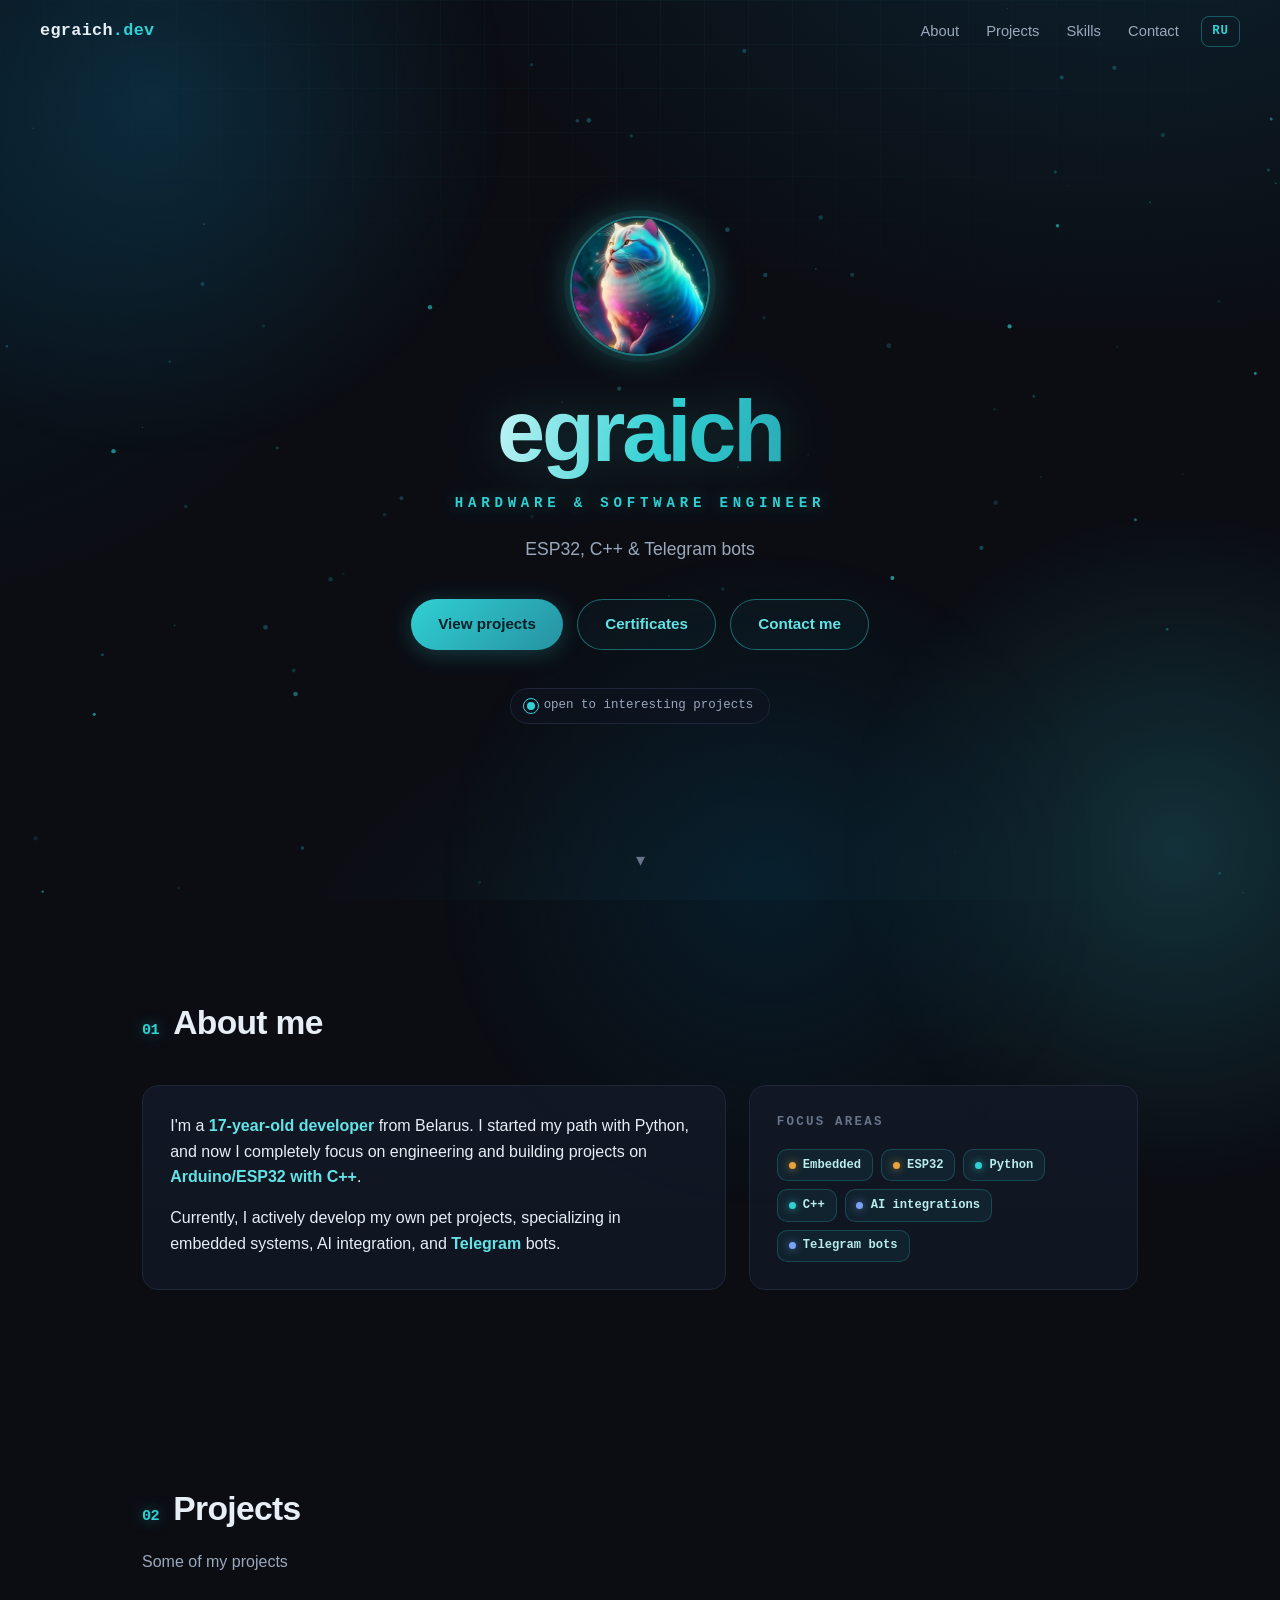
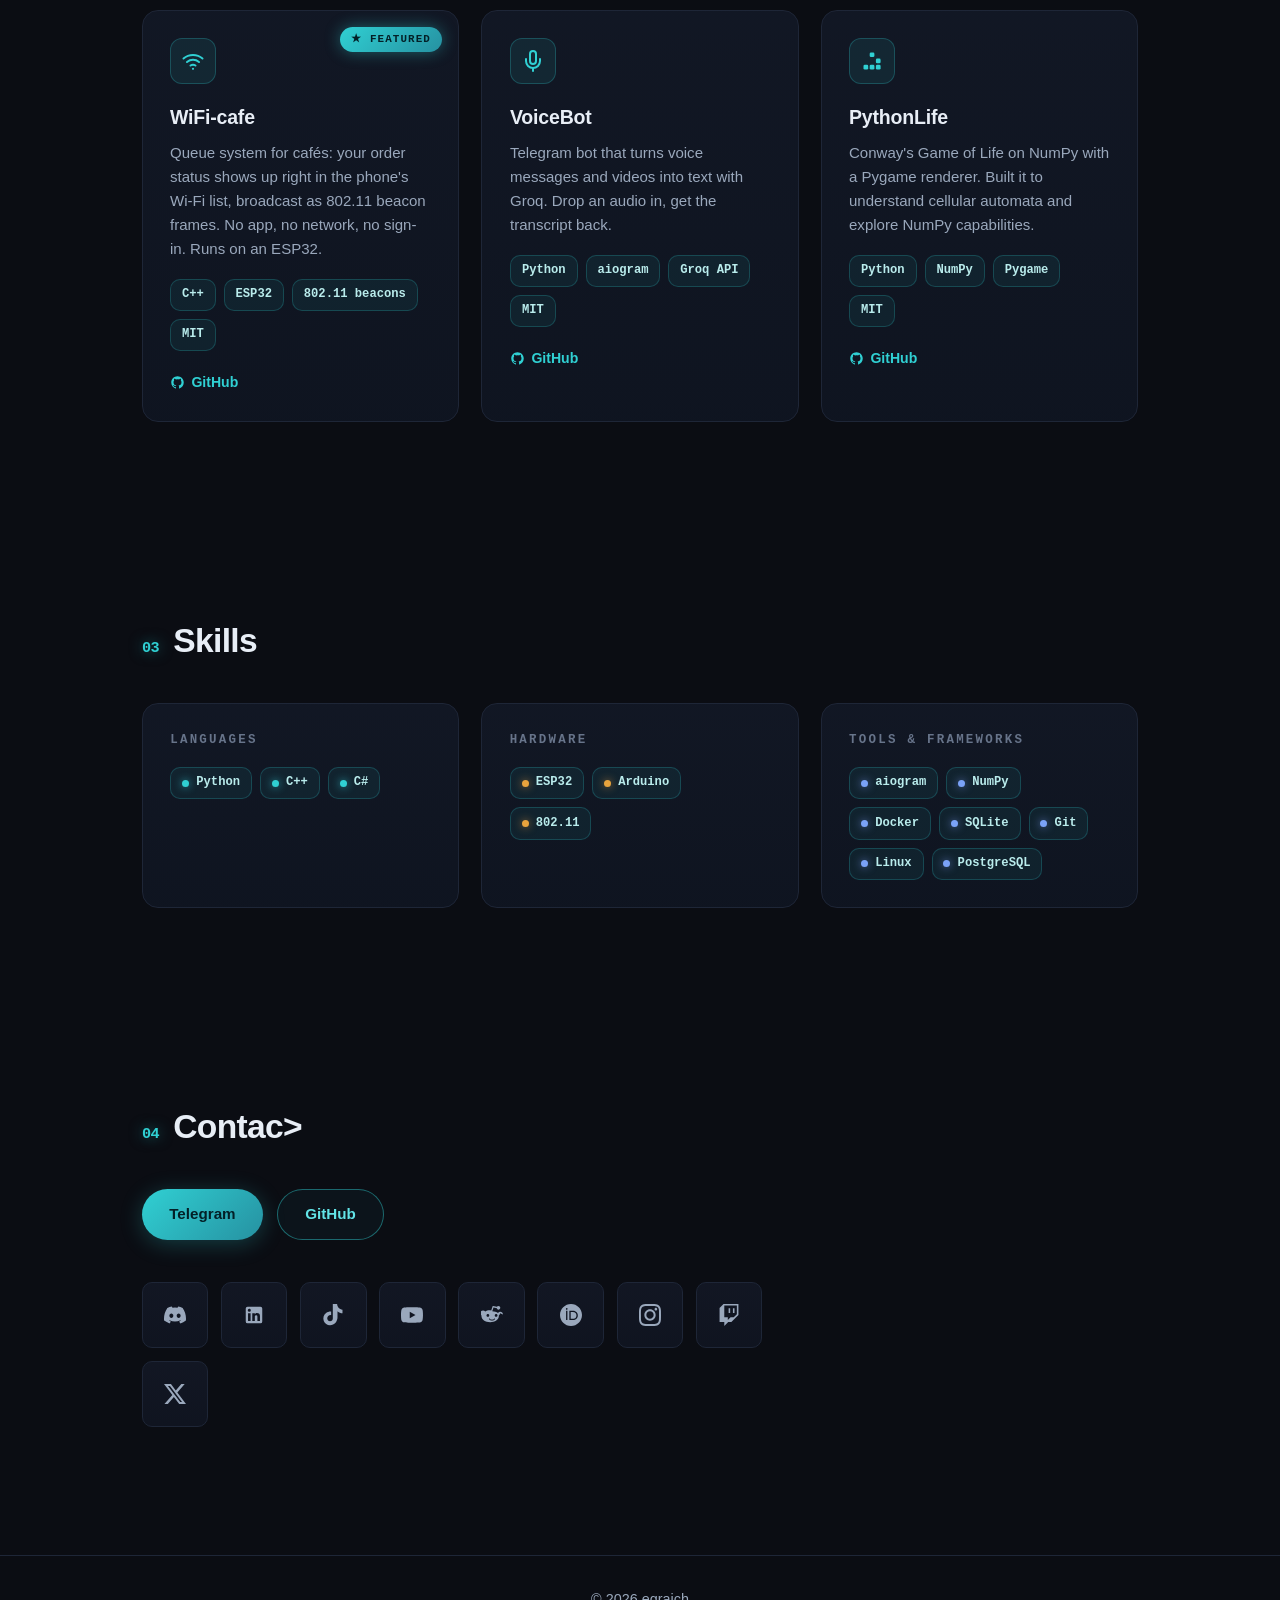
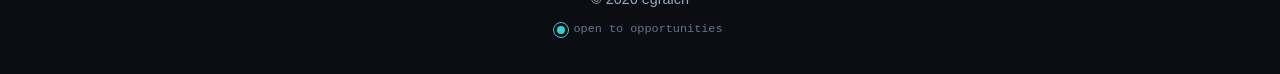
==== commit 805273a7: "feat: making orcid better instagram" ====
--- a/index.html
+++ b/index.html
@@ -232,16 +232,16 @@
         </a>          
         <a class="social-item" href="https://egrai.ch/rd" target="_blank" rel="noopener nofollow" title="Reddit" aria-label="Reddit">
           <svg viewBox="0 0 24 24"><path d="M24 11.5c0-1.65-1.35-3-3-3-.96 0-1.86.48-2.42 1.24-1.64-1-3.85-1.64-6.29-1.72l1.35-4.24 3.71.79c.05.89.79 1.6 1.69 1.6 1.1 0 2-1 2-2.12s-.88-2-2-2c-.74 0-1.38.4-1.72 1l-4.14-.89a.48.48 0 0 0-.55.29l-1.5 4.7C8.61 6.55 6.33 7.2 4.65 8.23c-.56-.75-1.45-1.23-2.41-1.23-1.66 0-3 1.35-3 3 0 1.03.53 1.93 1.32 2.48-.04.23-.07.47-.07.71 0 3.73 4.25 6.75 9.5 6.75s9.5-3 9.5-6.75c0-.24-.03-.47-.07-.71.8-.55 1.33-1.45 1.33-2.48zM7.5 14c-.83 0-1.5-.67-1.5-1.5s.67-1.5 1.5-1.5 1.5.67 1.5 1.5-.67 1.5-1.5 1.5zm9 0c-.83 0-1.5-.67-1.5-1.5s.67-1.5 1.5-1.5 1.5.67 1.5 1.5-.67 1.5-1.5 1.5zm-1.23 2.31c-.6 1.14-2.09 1.69-3.27 1.69s-2.67-.55-3.27-1.69a.38.38 0 1 1 .67-.36c.46.87 1.66 1.3 2.6 1.3s2.14-.43 2.6-1.3a.38.38 0 0 1 .67.36z"/></svg>
-        </a>        
+        </a>
+        <a class="social-item" href="https://egrai.ch/orcid" target="_blank" rel="noopener" title="ORCID" aria-label="ORCID">
+          <svg viewBox="0 0 24 24"><path d="M12 0C5.372 0 0 5.372 0 12s5.372 12 12 12 12-5.372 12-12S18.628 0 12 0zM7.369 4.378c.525 0 .947.431.947.947s-.422.947-.947.947a.95.95 0 0 1-.947-.947c0-.525.422-.947.947-.947zm-.722 3.038h1.444v10.041H6.647V7.416zm3.562 0h3.9c3.712 0 5.344 2.653 5.344 5.025 0 2.578-2.016 5.025-5.325 5.025h-3.919V7.416zm1.444 1.303v7.444h2.297c3.272 0 4.022-2.484 4.022-3.722 0-2.016-1.284-3.722-4.097-3.722h-2.222z"/></svg>
+        </a>          
         <a class="social-item" href="https://egrai.ch/ig" target="_blank" rel="noopener nofollow" title="Instagram" aria-label="Instagram">
           <svg viewBox="0 0 24 24"><path d="M12 0C8.74 0 8.333.015 7.053.072 5.775.132 4.905.333 4.14.63c-.789.306-1.459.717-2.126 1.384S.935 3.35.63 4.14C.333 4.905.131 5.775.072 7.053.012 8.333 0 8.74 0 12s.015 3.667.072 4.947c.06 1.277.261 2.148.558 2.913.306.788.717 1.459 1.384 2.126.667.666 1.336 1.079 2.126 1.384.766.296 1.636.499 2.913.558C8.333 23.988 8.74 24 12 24s3.667-.015 4.947-.072c1.277-.06 2.148-.262 2.913-.558.788-.306 1.459-.718 2.126-1.384.666-.667 1.079-1.335 1.384-2.126.296-.765.499-1.636.558-2.913.06-1.28.072-1.687.072-4.947s-.015-3.667-.072-4.947c-.06-1.277-.262-2.149-.558-2.913-.306-.789-.718-1.459-1.384-2.126C21.319 1.347 20.651.935 19.86.63c-.765-.297-1.636-.499-2.913-.558C15.667.012 15.26 0 12 0zm0 2.16c3.203 0 3.585.016 4.85.071 1.17.055 1.805.249 2.227.415.562.217.96.477 1.382.896.419.42.679.819.896 1.381.164.422.36 1.057.413 2.227.057 1.266.07 1.646.07 4.85s-.015 3.585-.074 4.85c-.061 1.17-.256 1.805-.421 2.227-.224.562-.479.96-.899 1.382-.419.419-.824.679-1.38.896-.42.164-1.065.36-2.235.413-1.274.057-1.649.07-4.859.07-3.211 0-3.586-.015-4.859-.074-1.171-.061-1.816-.256-2.236-.421-.569-.224-.96-.479-1.379-.899-.421-.419-.69-.824-.9-1.38-.165-.42-.359-1.065-.42-2.235-.045-1.26-.061-1.649-.061-4.844 0-3.196.016-3.586.061-4.861.061-1.17.255-1.814.42-2.234.21-.57.479-.96.9-1.381.419-.419.81-.689 1.379-.898.42-.166 1.051-.361 2.221-.421 1.275-.045 1.65-.06 4.859-.06zm0 3.678c-3.405 0-6.162 2.76-6.162 6.162 0 3.405 2.76 6.162 6.162 6.162 3.405 0 6.162-2.76 6.162-6.162 0-3.405-2.76-6.162-6.162-6.162zM12 16c-2.21 0-4-1.79-4-4s1.79-4 4-4 4 1.79 4 4-1.79 4-4 4zm7.846-10.405c0 .795-.646 1.44-1.44 1.44-.795 0-1.44-.646-1.44-1.44 0-.794.646-1.439 1.44-1.439.793-.001 1.44.645 1.44 1.439z"/></svg>
         </a>      
         <a class="social-item" href="https://egrai.ch/tv" target="_blank" rel="noopener nofollow" title="Twitch" aria-label="Twitch">
           <svg viewBox="0 0 24 24"><path d="M11.571 4.714h1.715v5.143H11.57zm4.715 0H18v5.143h-1.714zM6 0 1.714 4.286v15.428h5.143V24l4.286-4.286h3.428L22.286 12V0zm14.571 11.143-3.428 3.428h-3.429l-3 3v-3H6.857V1.714h13.714z"/></svg>
-        </a>
-        <a class="social-item" href="https://egrai.ch/orcid" target="_blank" rel="noopener" title="ORCID" aria-label="ORCID">
-          <svg viewBox="0 0 24 24"><path d="M12 0C5.372 0 0 5.372 0 12s5.372 12 12 12 12-5.372 12-12S18.628 0 12 0zM7.369 4.378c.525 0 .947.431.947.947s-.422.947-.947.947a.95.95 0 0 1-.947-.947c0-.525.422-.947.947-.947zm-.722 3.038h1.444v10.041H6.647V7.416zm3.562 0h3.9c3.712 0 5.344 2.653 5.344 5.025 0 2.578-2.016 5.025-5.325 5.025h-3.919V7.416zm1.444 1.303v7.444h2.297c3.272 0 4.022-2.484 4.022-3.722 0-2.016-1.284-3.722-4.097-3.722h-2.222z"/></svg>
-        </a>        
+        </a>       
         <a class="social-item" href="https://egrai.ch/x" target="_blank" rel="noopener" title="X (Twitter)" aria-label="X">
           <svg viewBox="0 0 24 24"><path d="M18.901 1.153h3.68l-8.04 9.19L24 22.846h-7.406l-5.8-7.584-6.638 7.584H.474l8.6-9.83L0 1.154h7.594l5.243 6.932ZM17.61 20.644h2.039L6.486 3.24H4.298Z"/></svg>
         </a>
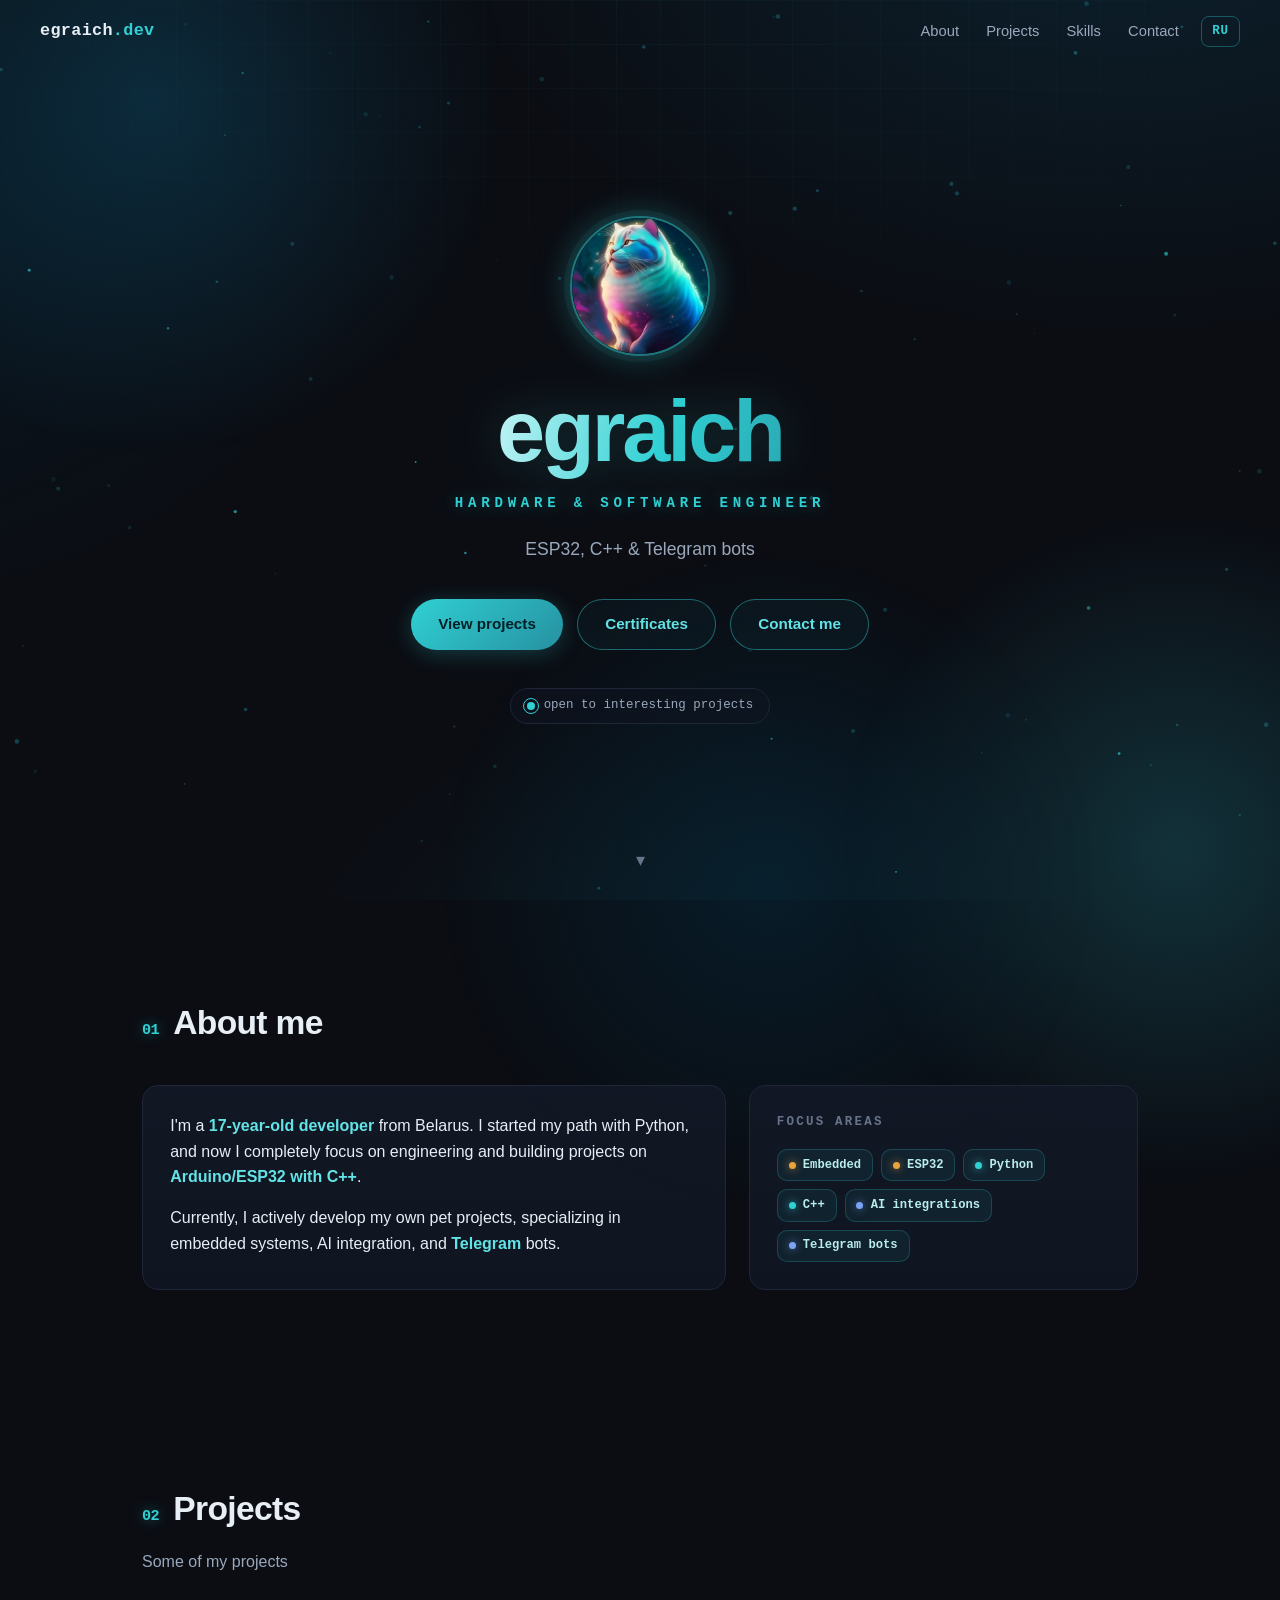
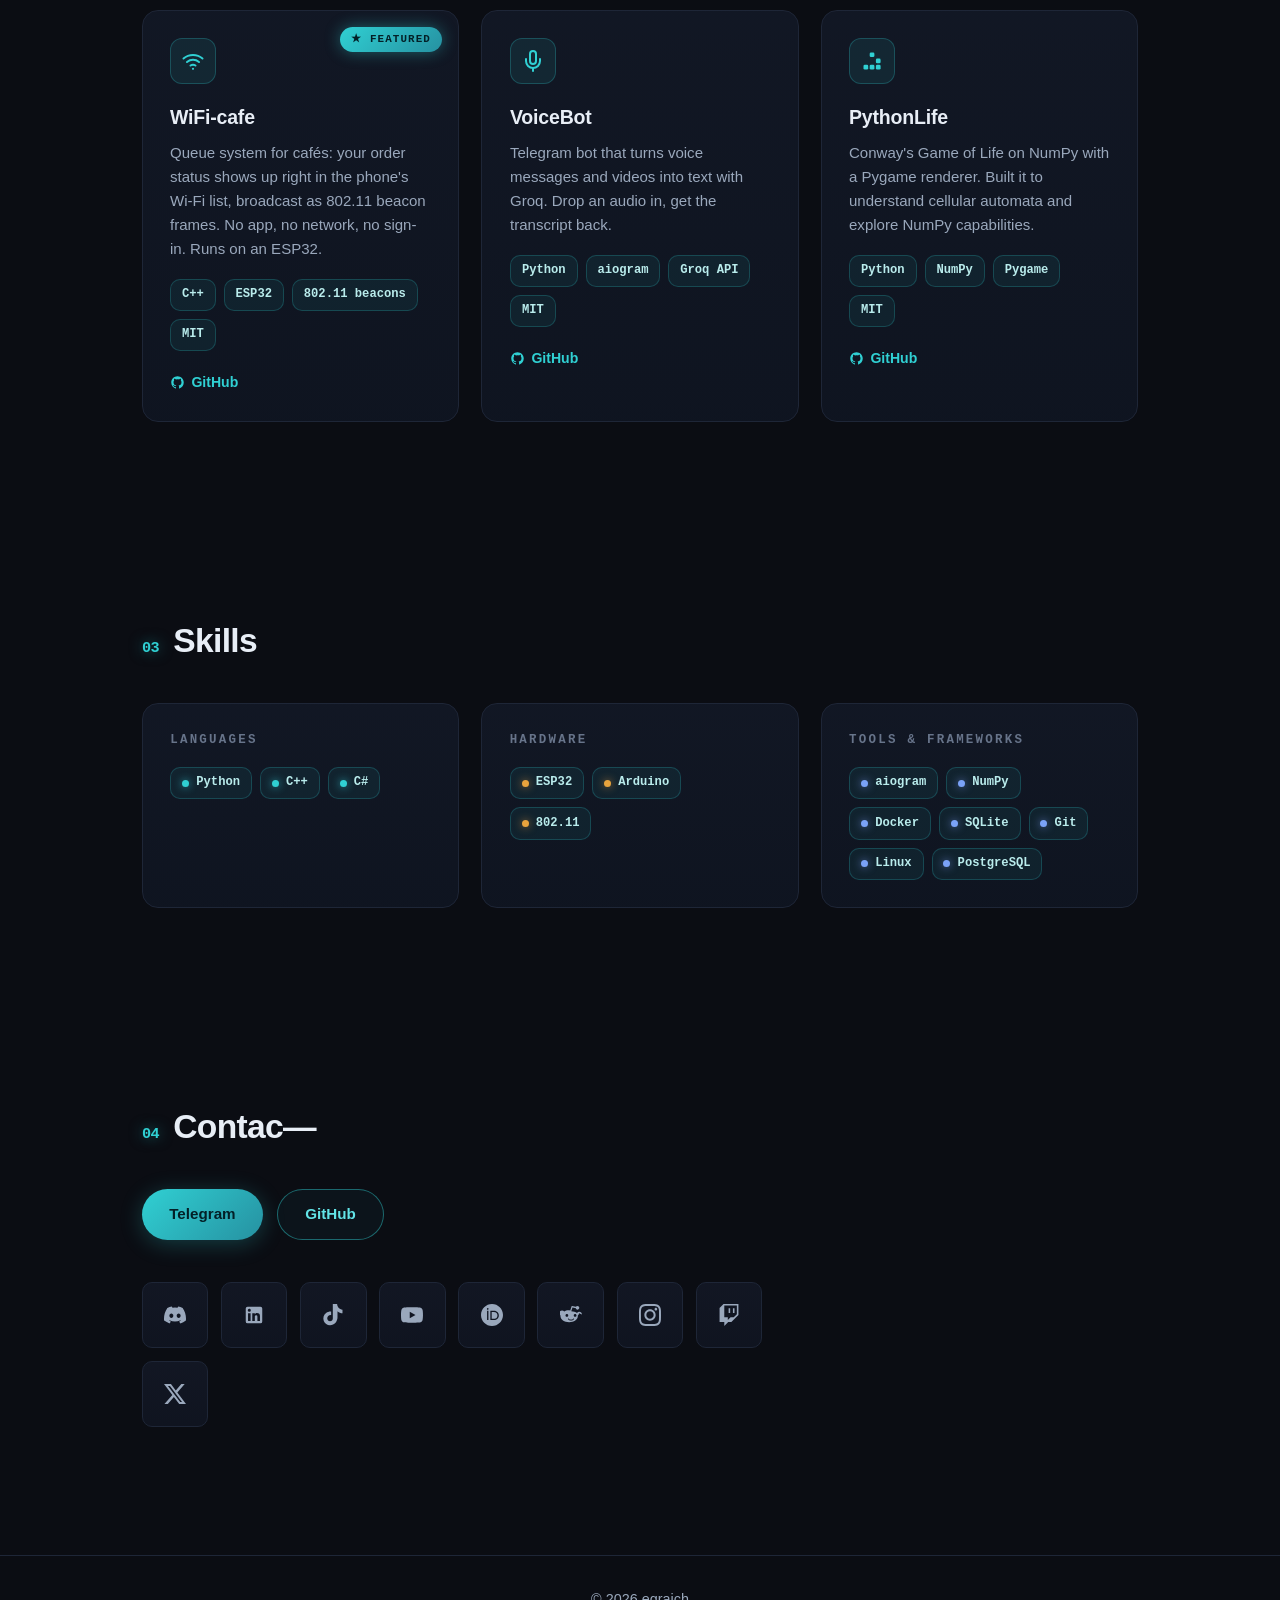
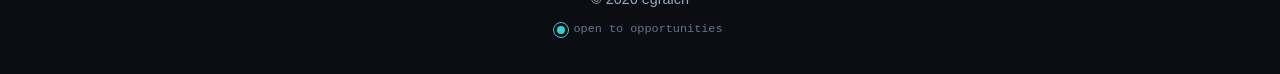
==== commit a2a086a7: "feat: mixup links" ====
--- a/index.html
+++ b/index.html
@@ -229,13 +229,13 @@
         </a>
         <a class="social-item" href="https://egrai.ch/yt" target="_blank" rel="noopener" title="YouTube" aria-label="YouTube">
           <svg viewBox="0 0 24 24"><path d="M23.498 6.163a3.003 3.003 0 0 0-2.11-2.11C19.517 3.545 12 3.545 12 3.545s-7.516 0-9.387.507a3.003 3.003 0 0 0-2.11 2.11C0 8.033 0 12 0 12s0 3.967.502 5.837a3.003 3.003 0 0 0 2.11 2.11c1.871.507 9.387.507 9.387.507s7.517 0 9.387-.507a3.003 3.003 0 0 0 2.11-2.11C24 15.967 24 12 24 12s0-3.967-.502-5.837zM9.545 15.568V8.432L15.818 12l-6.273 3.568z"/></svg>
-        </a>          
+        </a>
+        <a class="social-item" href="https://egrai.ch/orcid" target="_blank" rel="noopener" title="ORCID" aria-label="ORCID">
+          <svg viewBox="0 0 24 24"><path d="M12 0C5.372 0 0 5.372 0 12s5.372 12 12 12 12-5.372 12-12S18.628 0 12 0zM7.369 4.378c.525 0 .947.431.947.947s-.422.947-.947.947a.95.95 0 0 1-.947-.947c0-.525.422-.947.947-.947zm-.722 3.038h1.444v10.041H6.647V7.416zm3.562 0h3.9c3.712 0 5.344 2.653 5.344 5.025 0 2.578-2.016 5.025-5.325 5.025h-3.919V7.416zm1.444 1.303v7.444h2.297c3.272 0 4.022-2.484 4.022-3.722 0-2.016-1.284-3.722-4.097-3.722h-2.222z"/></svg>
+        </a>                  
         <a class="social-item" href="https://egrai.ch/rd" target="_blank" rel="noopener nofollow" title="Reddit" aria-label="Reddit">
           <svg viewBox="0 0 24 24"><path d="M24 11.5c0-1.65-1.35-3-3-3-.96 0-1.86.48-2.42 1.24-1.64-1-3.85-1.64-6.29-1.72l1.35-4.24 3.71.79c.05.89.79 1.6 1.69 1.6 1.1 0 2-1 2-2.12s-.88-2-2-2c-.74 0-1.38.4-1.72 1l-4.14-.89a.48.48 0 0 0-.55.29l-1.5 4.7C8.61 6.55 6.33 7.2 4.65 8.23c-.56-.75-1.45-1.23-2.41-1.23-1.66 0-3 1.35-3 3 0 1.03.53 1.93 1.32 2.48-.04.23-.07.47-.07.71 0 3.73 4.25 6.75 9.5 6.75s9.5-3 9.5-6.75c0-.24-.03-.47-.07-.71.8-.55 1.33-1.45 1.33-2.48zM7.5 14c-.83 0-1.5-.67-1.5-1.5s.67-1.5 1.5-1.5 1.5.67 1.5 1.5-.67 1.5-1.5 1.5zm9 0c-.83 0-1.5-.67-1.5-1.5s.67-1.5 1.5-1.5 1.5.67 1.5 1.5-.67 1.5-1.5 1.5zm-1.23 2.31c-.6 1.14-2.09 1.69-3.27 1.69s-2.67-.55-3.27-1.69a.38.38 0 1 1 .67-.36c.46.87 1.66 1.3 2.6 1.3s2.14-.43 2.6-1.3a.38.38 0 0 1 .67.36z"/></svg>
-        </a>
-        <a class="social-item" href="https://egrai.ch/orcid" target="_blank" rel="noopener" title="ORCID" aria-label="ORCID">
-          <svg viewBox="0 0 24 24"><path d="M12 0C5.372 0 0 5.372 0 12s5.372 12 12 12 12-5.372 12-12S18.628 0 12 0zM7.369 4.378c.525 0 .947.431.947.947s-.422.947-.947.947a.95.95 0 0 1-.947-.947c0-.525.422-.947.947-.947zm-.722 3.038h1.444v10.041H6.647V7.416zm3.562 0h3.9c3.712 0 5.344 2.653 5.344 5.025 0 2.578-2.016 5.025-5.325 5.025h-3.919V7.416zm1.444 1.303v7.444h2.297c3.272 0 4.022-2.484 4.022-3.722 0-2.016-1.284-3.722-4.097-3.722h-2.222z"/></svg>
-        </a>          
+        </a>        
         <a class="social-item" href="https://egrai.ch/ig" target="_blank" rel="noopener nofollow" title="Instagram" aria-label="Instagram">
           <svg viewBox="0 0 24 24"><path d="M12 0C8.74 0 8.333.015 7.053.072 5.775.132 4.905.333 4.14.63c-.789.306-1.459.717-2.126 1.384S.935 3.35.63 4.14C.333 4.905.131 5.775.072 7.053.012 8.333 0 8.74 0 12s.015 3.667.072 4.947c.06 1.277.261 2.148.558 2.913.306.788.717 1.459 1.384 2.126.667.666 1.336 1.079 2.126 1.384.766.296 1.636.499 2.913.558C8.333 23.988 8.74 24 12 24s3.667-.015 4.947-.072c1.277-.06 2.148-.262 2.913-.558.788-.306 1.459-.718 2.126-1.384.666-.667 1.079-1.335 1.384-2.126.296-.765.499-1.636.558-2.913.06-1.28.072-1.687.072-4.947s-.015-3.667-.072-4.947c-.06-1.277-.262-2.149-.558-2.913-.306-.789-.718-1.459-1.384-2.126C21.319 1.347 20.651.935 19.86.63c-.765-.297-1.636-.499-2.913-.558C15.667.012 15.26 0 12 0zm0 2.16c3.203 0 3.585.016 4.85.071 1.17.055 1.805.249 2.227.415.562.217.96.477 1.382.896.419.42.679.819.896 1.381.164.422.36 1.057.413 2.227.057 1.266.07 1.646.07 4.85s-.015 3.585-.074 4.85c-.061 1.17-.256 1.805-.421 2.227-.224.562-.479.96-.899 1.382-.419.419-.824.679-1.38.896-.42.164-1.065.36-2.235.413-1.274.057-1.649.07-4.859.07-3.211 0-3.586-.015-4.859-.074-1.171-.061-1.816-.256-2.236-.421-.569-.224-.96-.479-1.379-.899-.421-.419-.69-.824-.9-1.38-.165-.42-.359-1.065-.42-2.235-.045-1.26-.061-1.649-.061-4.844 0-3.196.016-3.586.061-4.861.061-1.17.255-1.814.42-2.234.21-.57.479-.96.9-1.381.419-.419.81-.689 1.379-.898.42-.166 1.051-.361 2.221-.421 1.275-.045 1.65-.06 4.859-.06zm0 3.678c-3.405 0-6.162 2.76-6.162 6.162 0 3.405 2.76 6.162 6.162 6.162 3.405 0 6.162-2.76 6.162-6.162 0-3.405-2.76-6.162-6.162-6.162zM12 16c-2.21 0-4-1.79-4-4s1.79-4 4-4 4 1.79 4 4-1.79 4-4 4zm7.846-10.405c0 .795-.646 1.44-1.44 1.44-.795 0-1.44-.646-1.44-1.44 0-.794.646-1.439 1.44-1.439.793-.001 1.44.645 1.44 1.439z"/></svg>
         </a>      
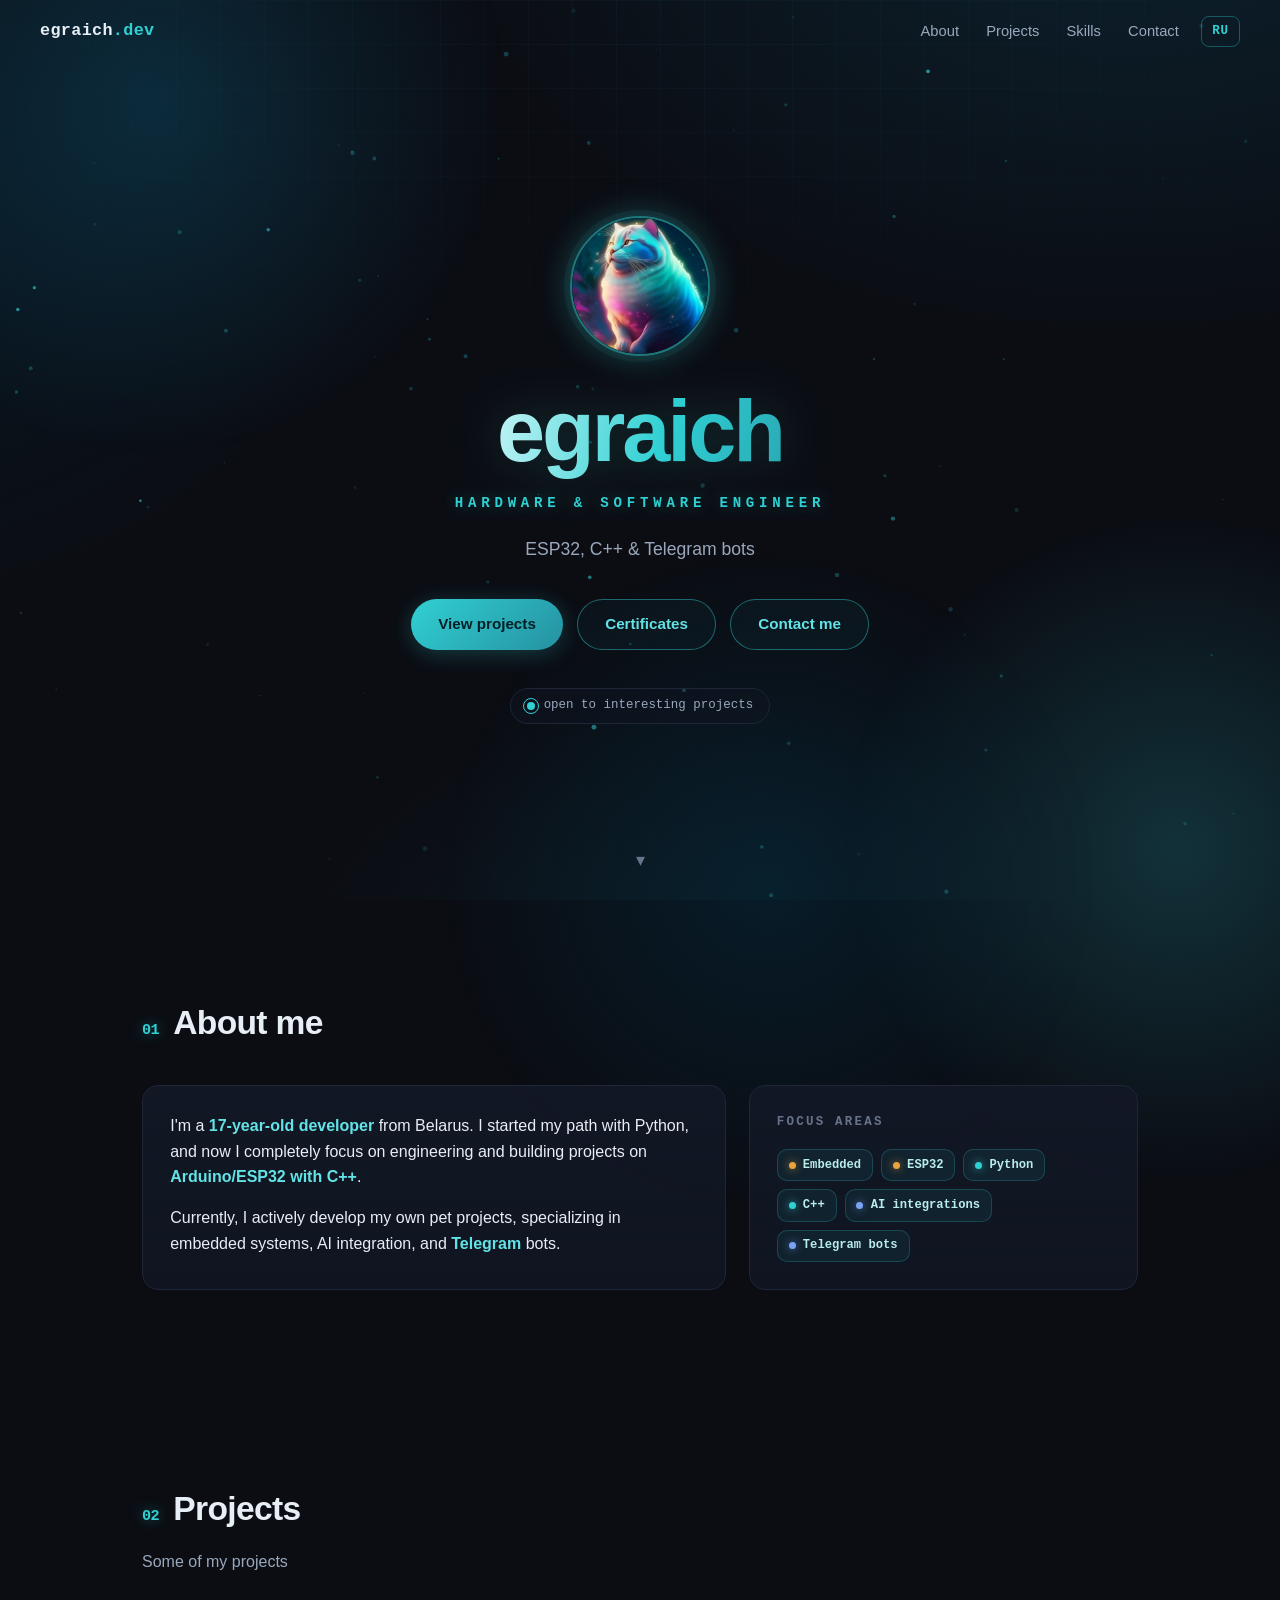
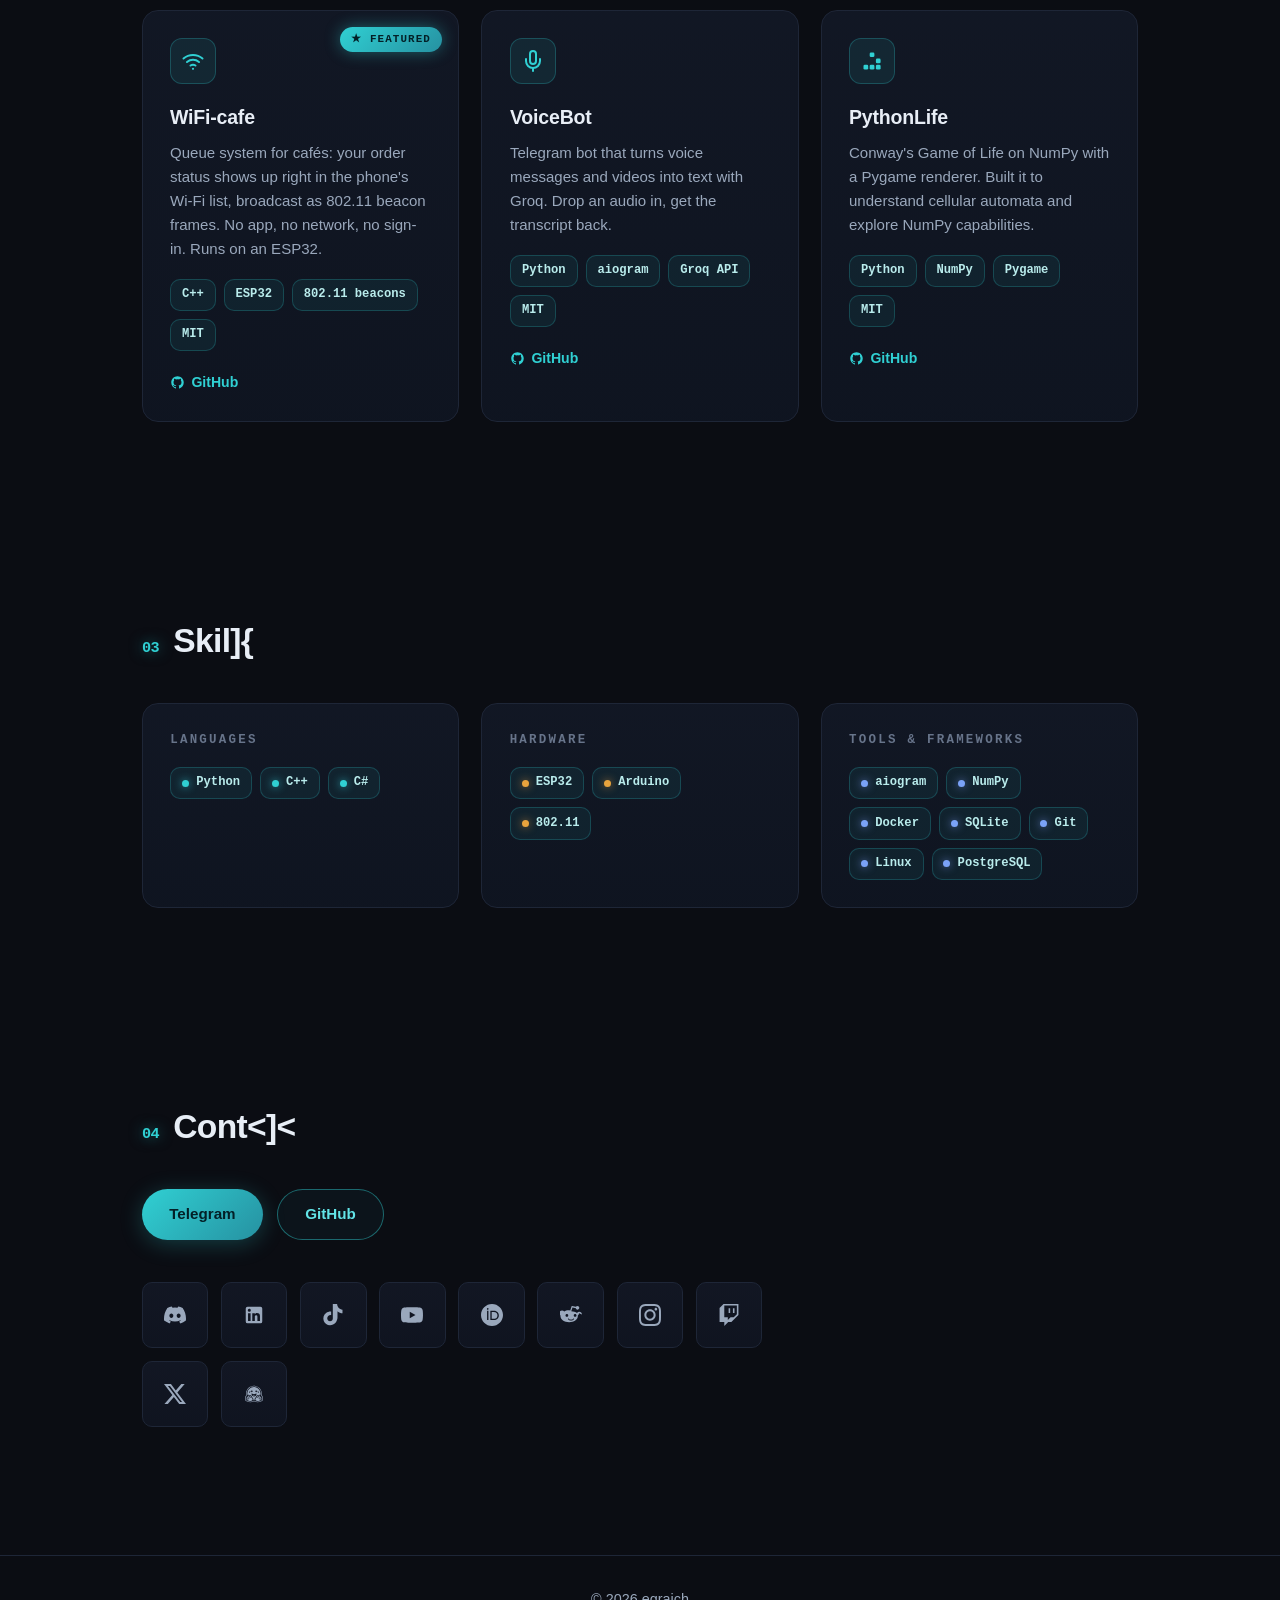
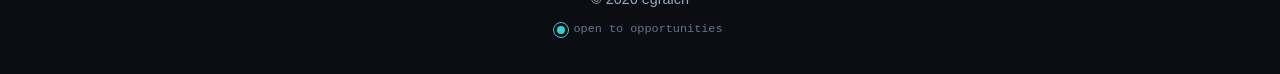
==== commit ac362159: "feat: add HuggingFace link" ====
--- a/index.html
+++ b/index.html
@@ -245,6 +245,15 @@
         <a class="social-item" href="https://egrai.ch/x" target="_blank" rel="noopener" title="X (Twitter)" aria-label="X">
           <svg viewBox="0 0 24 24"><path d="M18.901 1.153h3.68l-8.04 9.19L24 22.846h-7.406l-5.8-7.584-6.638 7.584H.474l8.6-9.83L0 1.154h7.594l5.243 6.932ZM17.61 20.644h2.039L6.486 3.24H4.298Z"/></svg>
         </a>
+        <a class="social-item" href="https://egrai.ch/hf" target="_blank" rel="noopener" title="Hugging Face" aria-label="Hugging Face">
+          <svg viewBox="0 0 1500 1500">
+            <path fill-rule="evenodd" clip-rule="evenodd" d="M1348.72 1168.37C1360.03 1142.67 1361.13 1113.74 1351.94 1087.55C1361.08 1064.58 1362.52 1038.87 1356.33 1014.97C1353.1 1002.63 1347.95 991.175 1341.12 980.965C1342.52 976.029 1343.6 970.929 1344.36 965.659C1349.44 930.378 1337.38 896.408 1313.59 870.403C1302.83 858.64 1289.91 849.894 1275.97 844.105C1284.44 805.888 1288.9 766.185 1288.9 725.475C1288.9 425.12 1046.33 181.36 746.772 181.36C447.213 181.36 204.644 425.12 204.644 725.475C204.644 767.136 209.317 807.743 218.176 846.781C206.46 852.482 195.618 860.354 186.431 870.403C162.65 896.406 150.585 930.384 155.658 965.659C156.415 970.926 157.505 976.031 158.904 980.965C152.074 991.175 146.922 1002.63 143.692 1014.97C137.445 1038.82 138.958 1064.63 148.078 1087.54C138.888 1113.74 139.992 1142.68 151.301 1168.37C171.605 1214.49 218.813 1243.21 283.614 1269C355.654 1297.68 435.229 1318.64 516.715 1318.64C582.532 1318.64 639.737 1302.62 681.509 1265.68C702.919 1268.26 724.699 1269.59 746.772 1269.59C770.797 1269.59 794.475 1268.02 817.706 1264.97C859.527 1302.39 917.048 1318.64 983.305 1318.64C1065.11 1318.64 1144.1 1297.79 1216.41 1269C1281.21 1243.21 1328.42 1214.49 1348.72 1168.37ZM1201.48 1231.5C1265.52 1206.01 1298.5 1182.26 1311.77 1152.11C1321.11 1130.89 1319.46 1106.41 1307.02 1086.84C1323.52 1061.54 1320.36 1036.98 1317.28 1025.19C1313.34 1010.15 1305.2 997.644 1294.14 988.661C1299.38 979.912 1302.89 970.461 1304.41 959.918C1307.59 937.779 1300.28 915.653 1283.81 897.648C1278.56 891.903 1272.36 887.26 1265.59 883.763C1253.45 877.49 1239.44 874.904 1225.67 876.26C1229.83 862.94 1233.45 849.38 1236.51 835.609C1244.38 800.161 1248.53 763.306 1248.53 725.476C1248.53 447.262 1023.89 221.726 746.772 221.726C469.656 221.726 245.01 447.262 245.01 725.476C245.01 763.44 249.193 800.424 257.122 835.988C260.135 849.506 263.69 862.818 267.762 875.901C254.074 875.791 240.392 879.604 228.93 886.961C224.276 889.948 219.988 893.519 216.214 897.648C199.743 915.653 192.427 937.779 195.613 959.918C197.128 970.461 200.637 979.912 205.881 988.661C194.823 997.644 186.678 1010.15 182.742 1025.19C179.66 1036.98 176.501 1061.54 192.997 1086.84C180.564 1106.41 178.908 1130.89 188.245 1152.11C201.517 1182.26 234.498 1206.01 298.542 1231.5C367.636 1259 441.978 1278.27 516.715 1278.27C584.432 1278.27 634.963 1259.67 667.239 1222.93C693.142 1227.07 719.707 1229.23 746.772 1229.23C775.811 1229.23 804.275 1226.75 831.964 1221.99C864.201 1259.36 915.014 1278.28 983.305 1278.28C1058.36 1278.28 1132.11 1259.11 1201.48 1231.5Z"/>
+            <path d="M635.221 1179.69C670.856 1127.23 668.331 1087.85 619.437 1038.79C570.542 989.739 542.081 917.979 542.081 917.979C542.081 917.979 531.45 876.301 507.236 880.136C483.022 883.971 465.244 946.254 515.964 984.357C566.684 1022.45 505.864 1048.33 486.35 1012.55C466.836 976.778 413.552 884.803 385.92 867.214C358.3 849.625 338.851 859.479 345.365 895.736C351.878 931.993 467.393 1019.87 456.154 1038.89C444.914 1057.9 405.304 1016.55 405.304 1016.55C405.304 1016.55 281.359 903.302 254.374 932.812C227.389 962.322 274.846 987.048 342.477 1028.15C410.121 1069.25 415.365 1080.1 405.77 1095.65C396.162 1111.2 246.864 984.825 232.84 1038.4C218.83 1091.97 385.208 1107.52 374.939 1144.5C364.671 1181.5 257.741 1074.5 235.87 1116.19C213.987 1157.89 386.762 1206.89 388.16 1207.25C443.969 1221.79 585.705 1252.59 635.221 1179.69Z"/>
+            <path d="M864.806 1179.69C829.171 1127.23 831.696 1087.85 880.591 1038.79C929.485 989.739 957.946 917.979 957.946 917.979C957.946 917.979 968.577 876.301 992.791 880.136C1017.01 883.971 1034.78 946.254 984.064 984.357C933.344 1022.45 994.164 1048.33 1013.68 1012.55C1033.19 976.778 1086.47 884.803 1114.11 867.214C1141.73 849.625 1161.18 859.479 1154.66 895.736C1148.15 931.993 1032.63 1019.87 1043.87 1038.89C1055.11 1057.9 1094.72 1016.55 1094.72 1016.55C1094.72 1016.55 1218.67 903.302 1245.65 932.812C1272.64 962.322 1225.18 987.048 1157.55 1028.15C1089.91 1069.25 1084.66 1080.1 1094.26 1095.65C1103.87 1111.2 1253.16 984.825 1267.19 1038.4C1281.2 1091.97 1114.82 1107.52 1125.09 1144.5C1135.36 1181.5 1242.29 1074.5 1264.16 1116.19C1286.04 1157.89 1113.27 1206.89 1111.87 1207.25C1056.06 1221.79 914.322 1252.59 864.806 1179.69Z"/>
+            <path d="M675.913 853.201C679.674 855.39 683.766 857.524 688.891 860.001C705.59 868.074 725.878 873.106 750.564 873.106C777.366 873.106 799.015 867.175 816.53 857.819C821.193 855.328 825.305 852.779 828.701 850.52C818.286 841.142 806.116 833.688 792.747 828.717C791.172 828.131 789.58 827.58 787.973 827.064C782.46 825.295 776.761 834.148 770.915 843.232C765.317 851.929 759.582 860.838 753.744 860.838C748.268 860.838 742.882 851.802 737.615 842.964C732.157 833.804 726.824 824.857 721.649 826.403C704.266 831.599 688.648 840.906 675.913 853.201Z"/>
+            <path fill-rule="evenodd" clip-rule="evenodd" d="M849.695 285.599C816.641 277.833 782.184 273.727 746.772 273.727C684.644 273.727 625.458 286.368 571.624 309.227C448.998 361.299 354.15 466.394 315.593 595.883C303.37 636.933 296.805 680.435 296.805 725.476C296.805 761.974 301.116 797.461 309.255 831.452C309.366 831.317 309.477 831.183 309.587 831.05C322.652 815.372 341.389 806.727 362.353 806.727C379.135 806.727 396.395 812.304 413.669 823.302C425.128 830.608 437.792 843.556 450.832 859.832C462.913 843.01 479.824 831.83 499.169 828.775C502.872 828.19 506.628 827.891 510.344 827.891H510.357C554.525 827.891 581.096 866.358 591.144 900.964C596.129 912.651 620.058 965.899 656.056 1002.01C710.873 1057.01 724.595 1113.75 697.461 1174.54C713.655 1176.32 730.108 1177.23 746.772 1177.23C747.445 1177.23 748.117 1177.22 748.789 1177.22L749.307 1177.22L750.29 1177.21C767.865 1177.08 785.2 1175.93 802.241 1173.83C775.534 1113.31 789.363 1056.8 843.964 1002.01C879.962 965.899 903.891 912.651 908.876 900.964C918.924 866.358 945.495 827.891 989.663 827.891H989.676C993.392 827.891 997.147 828.19 1000.85 828.775C1020.2 831.83 1037.11 843.01 1049.19 859.832C1062.23 843.556 1074.89 830.608 1086.35 823.302C1103.62 812.304 1120.89 806.727 1137.67 806.727C1156.17 806.727 1172.94 813.46 1185.6 825.819C1192.89 793.547 1196.74 759.963 1196.74 725.476C1196.74 709.883 1195.95 694.474 1194.42 679.288C1174.88 486.115 1034.11 328.922 849.695 285.599ZM652.93 884.744C603.394 843.337 581.677 781.979 581.677 742.068C581.677 711.101 602.797 721.605 636.467 738.35C666.402 753.238 706.256 773.059 750.01 773.059C793.763 773.059 833.618 753.238 863.553 738.35C897.223 721.605 918.343 711.101 918.343 742.068C918.343 780.4 900.71 842.529 852.745 880.809C827.567 900.728 794.093 914.485 750.509 914.485C709.56 914.485 677.534 902.691 652.93 884.744ZM919.726 619.809C914.761 612.591 909.541 605.002 902.523 602.514C896.04 600.216 887.549 603.626 879.395 606.901C868.994 611.078 859.142 615.035 854.701 606.649C837.914 574.953 849.899 535.595 881.471 518.742C913.042 501.889 952.244 513.922 969.031 545.618C985.818 577.315 973.833 616.672 942.261 633.525C932.68 638.64 926.437 629.564 919.726 619.809ZM597.494 602.514C590.477 605.002 585.256 612.591 580.291 619.809C573.581 629.564 567.337 638.64 557.756 633.525C526.185 616.672 514.2 577.315 530.986 545.618C547.773 513.922 586.975 501.889 618.547 518.742C650.118 535.595 662.103 574.953 645.317 606.649C640.876 615.035 631.023 611.078 620.623 606.901C612.468 603.626 603.977 600.216 597.494 602.514ZM1093.15 621.477C1093.15 644.811 1074.31 663.727 1051.07 663.727C1027.83 663.727 1008.98 644.811 1008.98 621.477C1008.98 598.143 1027.83 579.227 1051.07 579.227C1074.31 579.227 1093.15 598.143 1093.15 621.477ZM448.95 663.727C472.192 663.727 491.033 644.811 491.033 621.477C491.033 598.143 472.192 579.227 448.95 579.227C425.708 579.227 406.866 598.143 406.866 621.477C406.866 644.811 425.708 663.727 448.95 663.727Z"/>
+          </svg>
+        </a>
       </div>
     </section>
   </main>
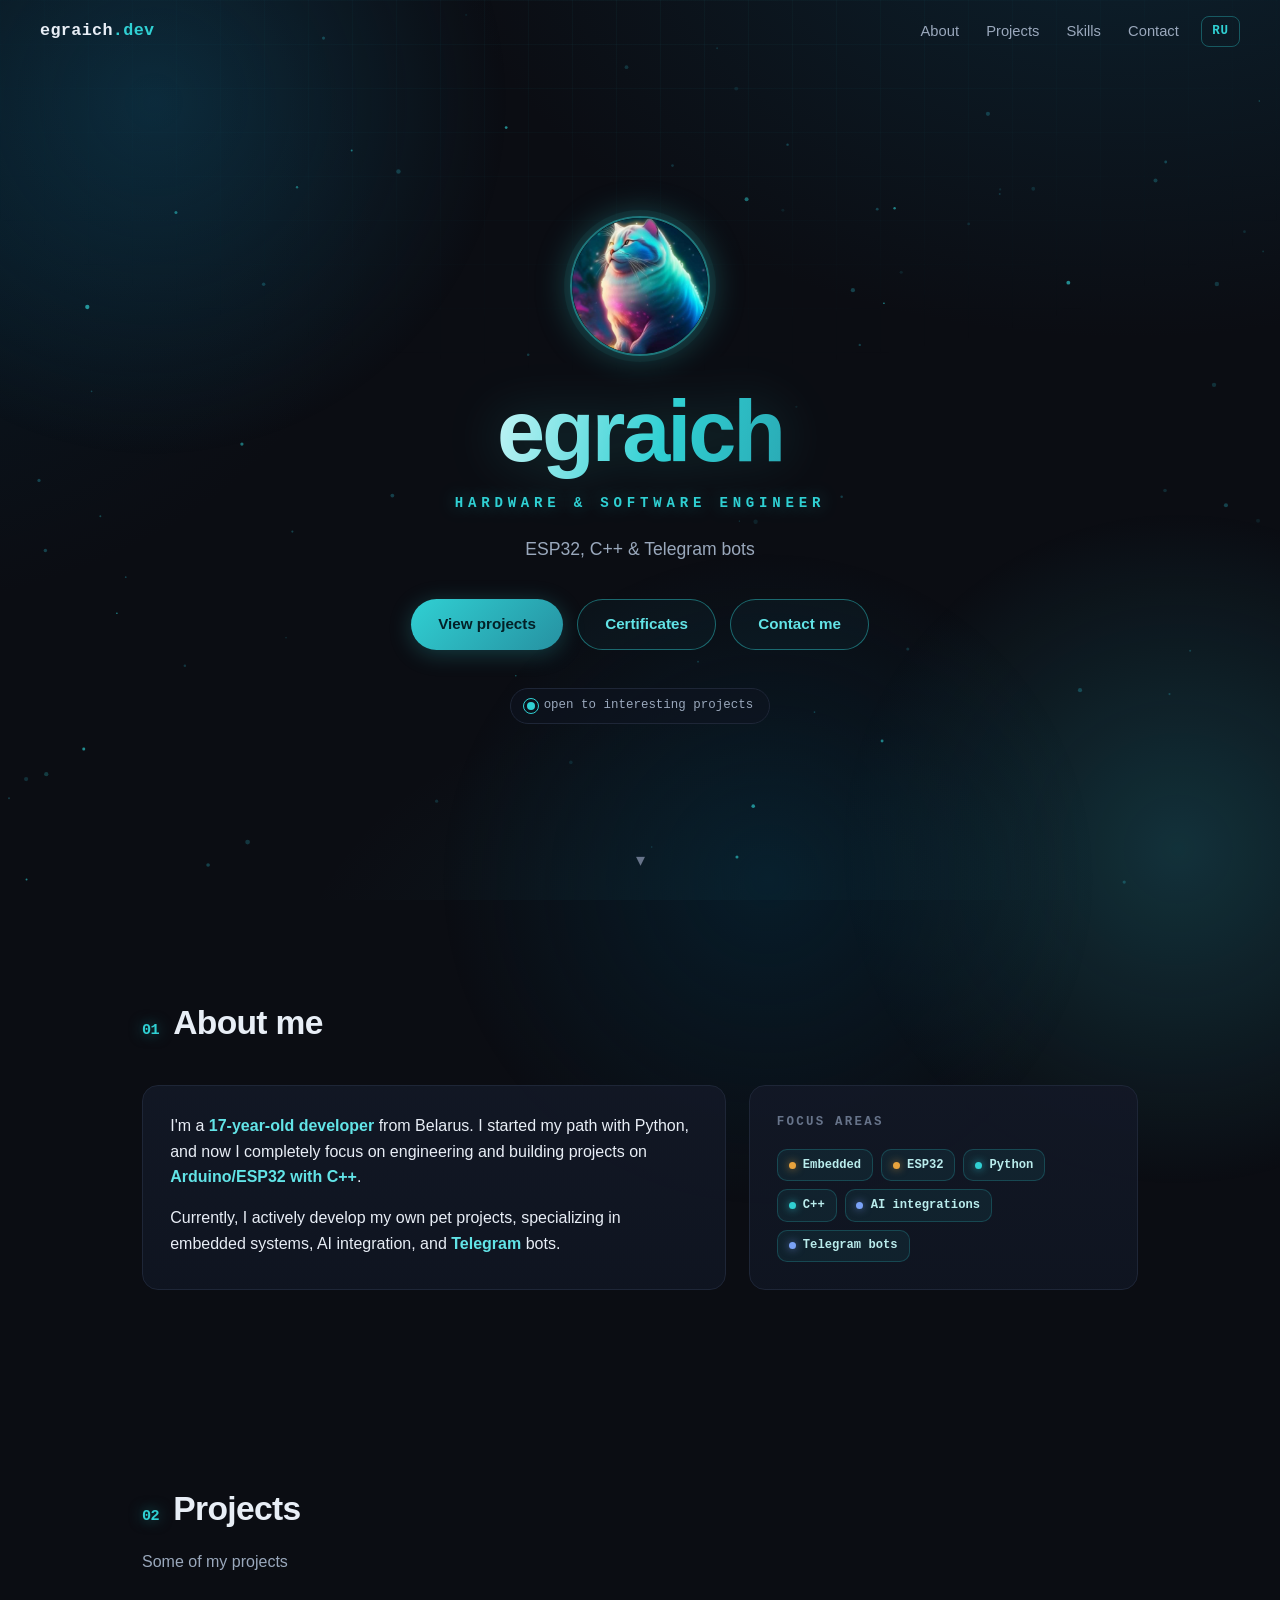
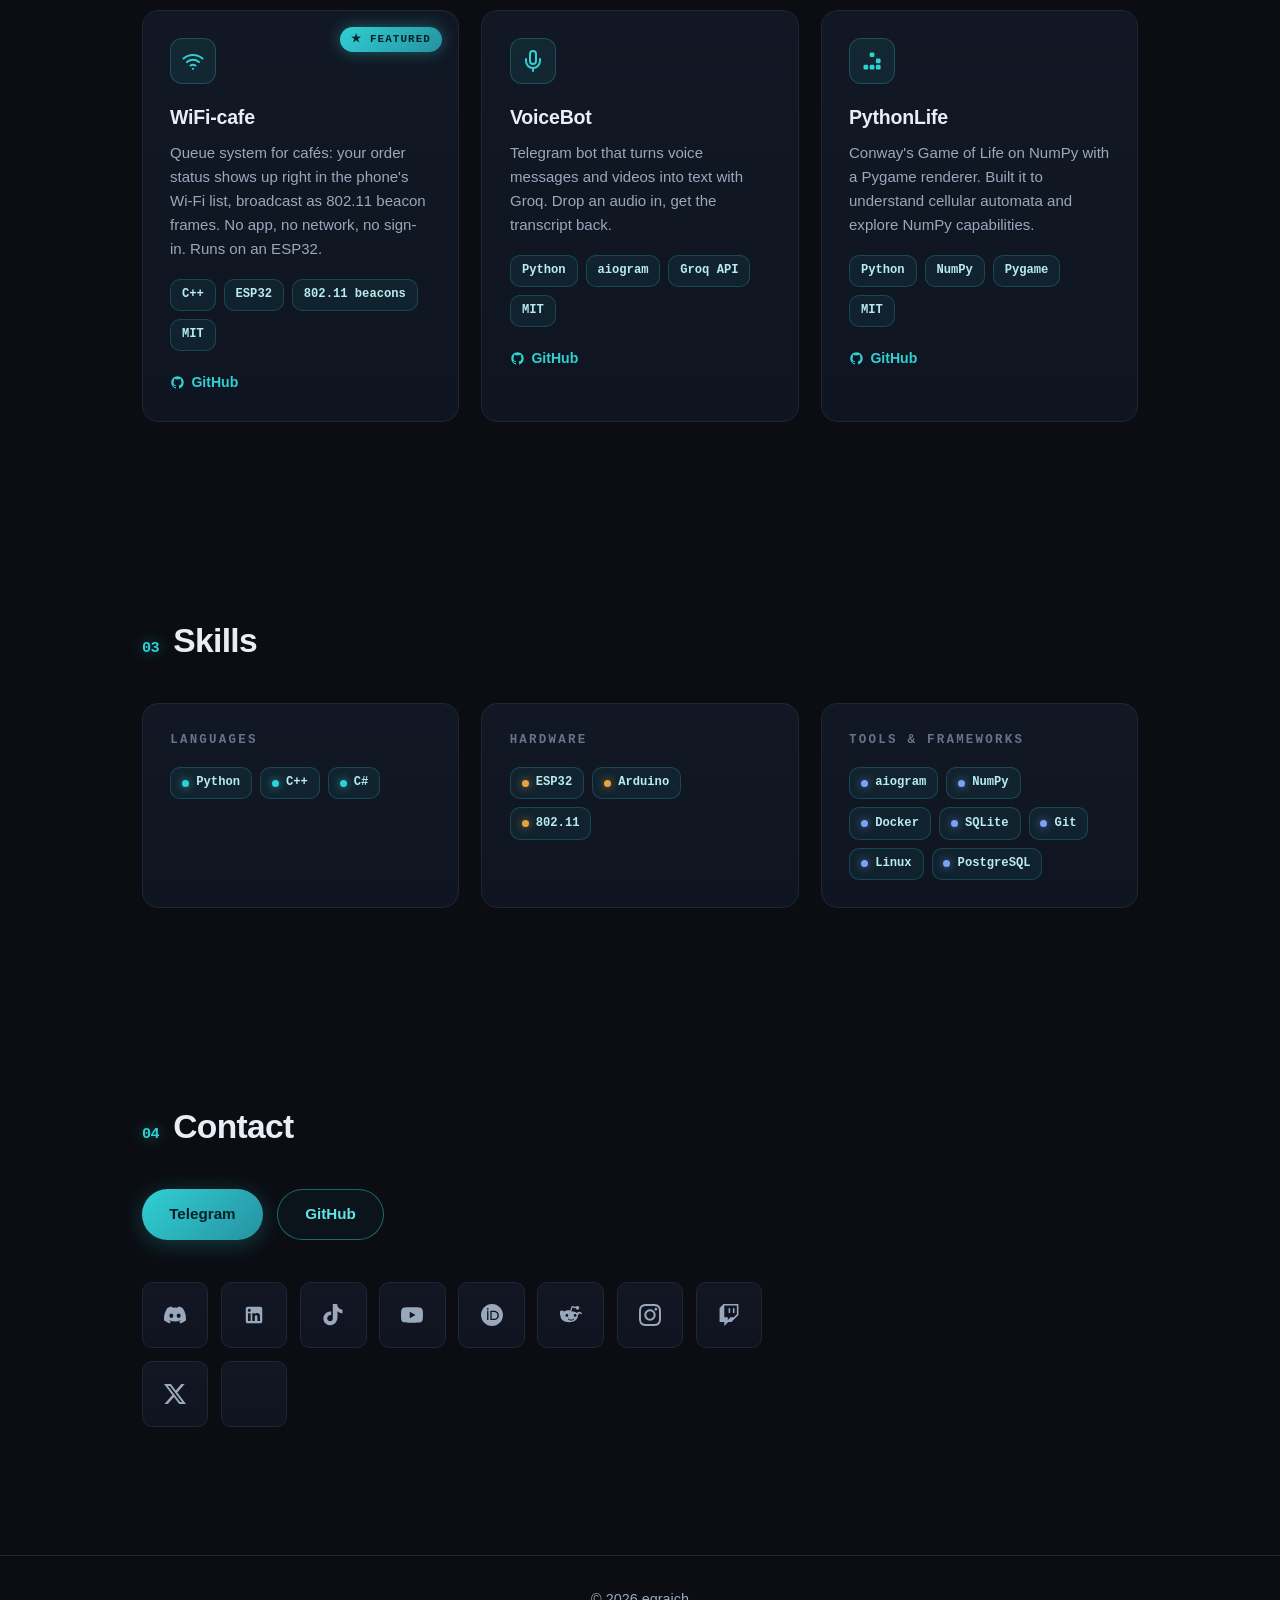
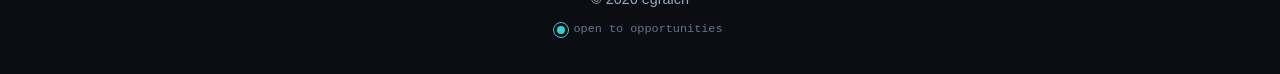
==== commit ac62029a: "fix: try to fix HF logo" ====
--- a/index.html
+++ b/index.html
@@ -246,7 +246,7 @@
           <svg viewBox="0 0 24 24"><path d="M18.901 1.153h3.68l-8.04 9.19L24 22.846h-7.406l-5.8-7.584-6.638 7.584H.474l8.6-9.83L0 1.154h7.594l5.243 6.932ZM17.61 20.644h2.039L6.486 3.24H4.298Z"/></svg>
         </a>
         <a class="social-item" href="https://egrai.ch/hf" target="_blank" rel="noopener" title="Hugging Face" aria-label="Hugging Face">
-          <svg viewBox="0 0 1500 1500">
+          <svg viewBox="0 0 24 24">
             <path fill-rule="evenodd" clip-rule="evenodd" d="M1348.72 1168.37C1360.03 1142.67 1361.13 1113.74 1351.94 1087.55C1361.08 1064.58 1362.52 1038.87 1356.33 1014.97C1353.1 1002.63 1347.95 991.175 1341.12 980.965C1342.52 976.029 1343.6 970.929 1344.36 965.659C1349.44 930.378 1337.38 896.408 1313.59 870.403C1302.83 858.64 1289.91 849.894 1275.97 844.105C1284.44 805.888 1288.9 766.185 1288.9 725.475C1288.9 425.12 1046.33 181.36 746.772 181.36C447.213 181.36 204.644 425.12 204.644 725.475C204.644 767.136 209.317 807.743 218.176 846.781C206.46 852.482 195.618 860.354 186.431 870.403C162.65 896.406 150.585 930.384 155.658 965.659C156.415 970.926 157.505 976.031 158.904 980.965C152.074 991.175 146.922 1002.63 143.692 1014.97C137.445 1038.82 138.958 1064.63 148.078 1087.54C138.888 1113.74 139.992 1142.68 151.301 1168.37C171.605 1214.49 218.813 1243.21 283.614 1269C355.654 1297.68 435.229 1318.64 516.715 1318.64C582.532 1318.64 639.737 1302.62 681.509 1265.68C702.919 1268.26 724.699 1269.59 746.772 1269.59C770.797 1269.59 794.475 1268.02 817.706 1264.97C859.527 1302.39 917.048 1318.64 983.305 1318.64C1065.11 1318.64 1144.1 1297.79 1216.41 1269C1281.21 1243.21 1328.42 1214.49 1348.72 1168.37ZM1201.48 1231.5C1265.52 1206.01 1298.5 1182.26 1311.77 1152.11C1321.11 1130.89 1319.46 1106.41 1307.02 1086.84C1323.52 1061.54 1320.36 1036.98 1317.28 1025.19C1313.34 1010.15 1305.2 997.644 1294.14 988.661C1299.38 979.912 1302.89 970.461 1304.41 959.918C1307.59 937.779 1300.28 915.653 1283.81 897.648C1278.56 891.903 1272.36 887.26 1265.59 883.763C1253.45 877.49 1239.44 874.904 1225.67 876.26C1229.83 862.94 1233.45 849.38 1236.51 835.609C1244.38 800.161 1248.53 763.306 1248.53 725.476C1248.53 447.262 1023.89 221.726 746.772 221.726C469.656 221.726 245.01 447.262 245.01 725.476C245.01 763.44 249.193 800.424 257.122 835.988C260.135 849.506 263.69 862.818 267.762 875.901C254.074 875.791 240.392 879.604 228.93 886.961C224.276 889.948 219.988 893.519 216.214 897.648C199.743 915.653 192.427 937.779 195.613 959.918C197.128 970.461 200.637 979.912 205.881 988.661C194.823 997.644 186.678 1010.15 182.742 1025.19C179.66 1036.98 176.501 1061.54 192.997 1086.84C180.564 1106.41 178.908 1130.89 188.245 1152.11C201.517 1182.26 234.498 1206.01 298.542 1231.5C367.636 1259 441.978 1278.27 516.715 1278.27C584.432 1278.27 634.963 1259.67 667.239 1222.93C693.142 1227.07 719.707 1229.23 746.772 1229.23C775.811 1229.23 804.275 1226.75 831.964 1221.99C864.201 1259.36 915.014 1278.28 983.305 1278.28C1058.36 1278.28 1132.11 1259.11 1201.48 1231.5Z"/>
             <path d="M635.221 1179.69C670.856 1127.23 668.331 1087.85 619.437 1038.79C570.542 989.739 542.081 917.979 542.081 917.979C542.081 917.979 531.45 876.301 507.236 880.136C483.022 883.971 465.244 946.254 515.964 984.357C566.684 1022.45 505.864 1048.33 486.35 1012.55C466.836 976.778 413.552 884.803 385.92 867.214C358.3 849.625 338.851 859.479 345.365 895.736C351.878 931.993 467.393 1019.87 456.154 1038.89C444.914 1057.9 405.304 1016.55 405.304 1016.55C405.304 1016.55 281.359 903.302 254.374 932.812C227.389 962.322 274.846 987.048 342.477 1028.15C410.121 1069.25 415.365 1080.1 405.77 1095.65C396.162 1111.2 246.864 984.825 232.84 1038.4C218.83 1091.97 385.208 1107.52 374.939 1144.5C364.671 1181.5 257.741 1074.5 235.87 1116.19C213.987 1157.89 386.762 1206.89 388.16 1207.25C443.969 1221.79 585.705 1252.59 635.221 1179.69Z"/>
             <path d="M864.806 1179.69C829.171 1127.23 831.696 1087.85 880.591 1038.79C929.485 989.739 957.946 917.979 957.946 917.979C957.946 917.979 968.577 876.301 992.791 880.136C1017.01 883.971 1034.78 946.254 984.064 984.357C933.344 1022.45 994.164 1048.33 1013.68 1012.55C1033.19 976.778 1086.47 884.803 1114.11 867.214C1141.73 849.625 1161.18 859.479 1154.66 895.736C1148.15 931.993 1032.63 1019.87 1043.87 1038.89C1055.11 1057.9 1094.72 1016.55 1094.72 1016.55C1094.72 1016.55 1218.67 903.302 1245.65 932.812C1272.64 962.322 1225.18 987.048 1157.55 1028.15C1089.91 1069.25 1084.66 1080.1 1094.26 1095.65C1103.87 1111.2 1253.16 984.825 1267.19 1038.4C1281.2 1091.97 1114.82 1107.52 1125.09 1144.5C1135.36 1181.5 1242.29 1074.5 1264.16 1116.19C1286.04 1157.89 1113.27 1206.89 1111.87 1207.25C1056.06 1221.79 914.322 1252.59 864.806 1179.69Z"/>
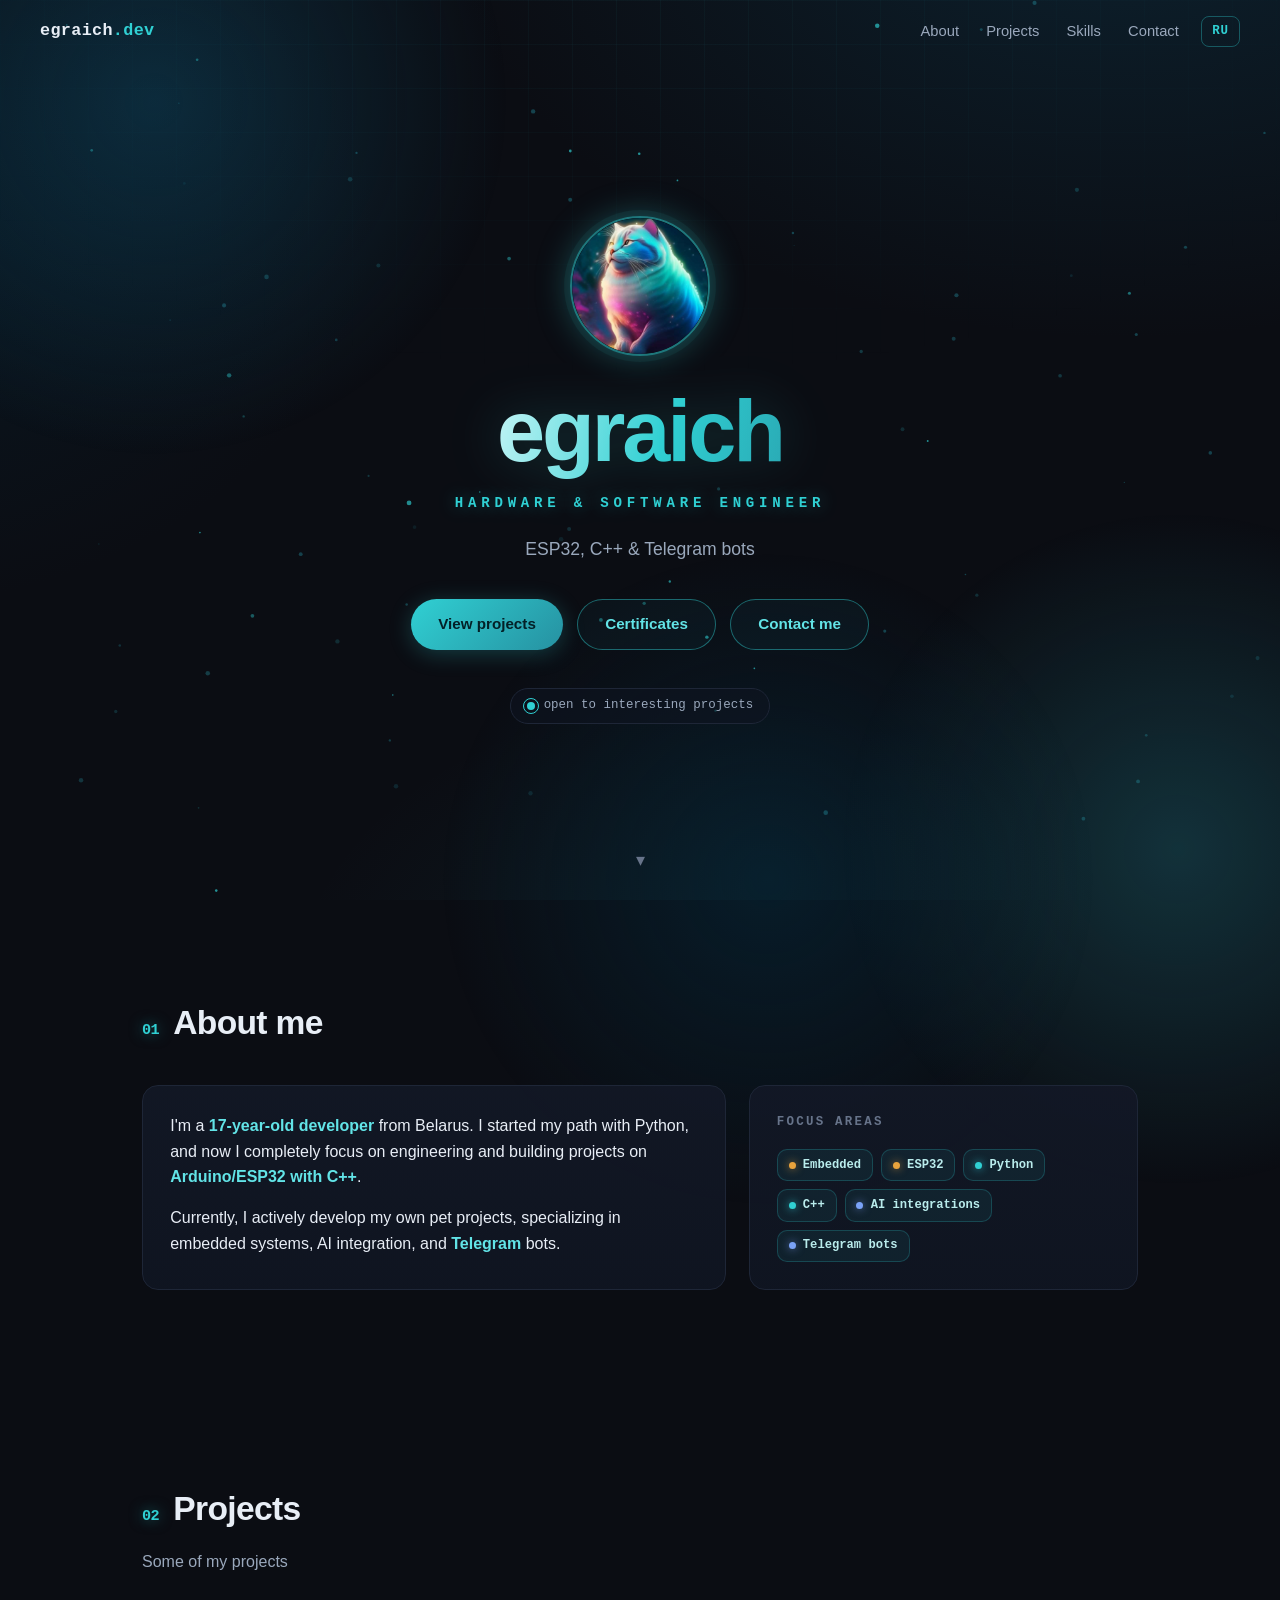
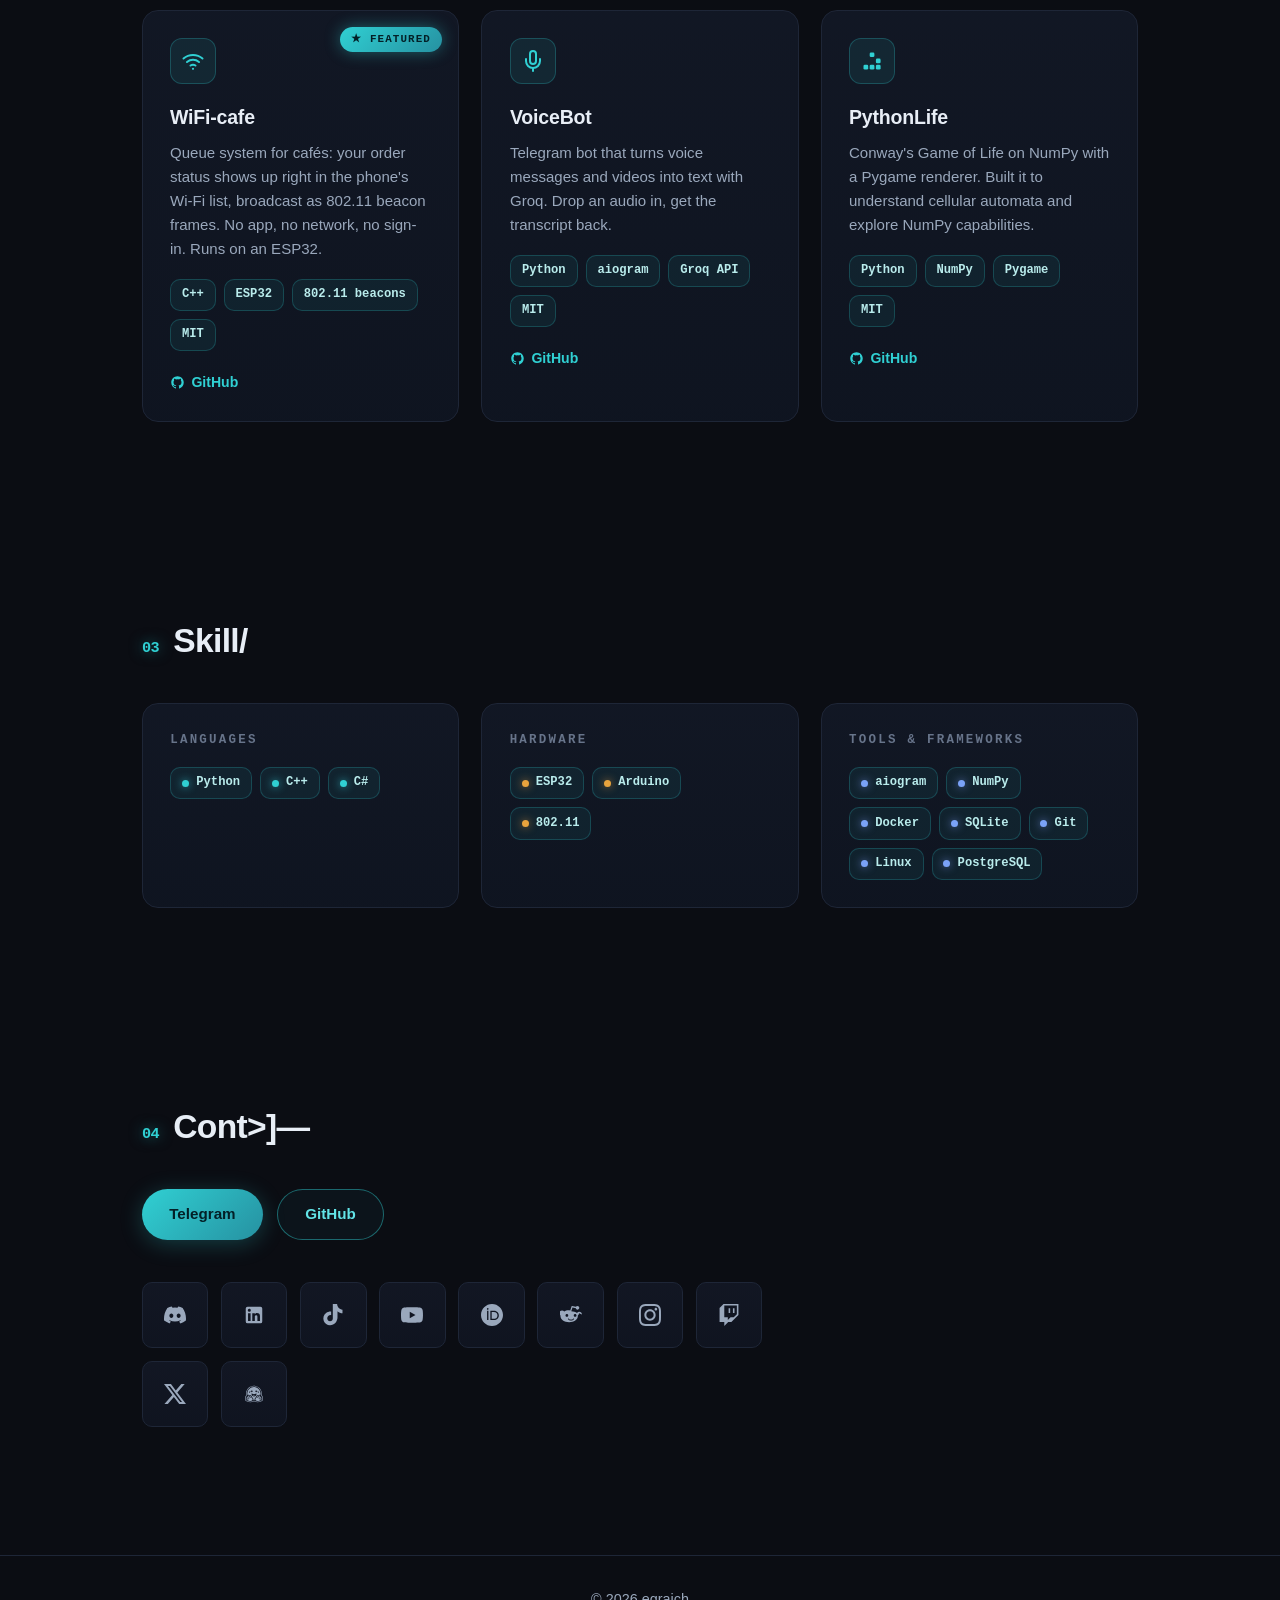
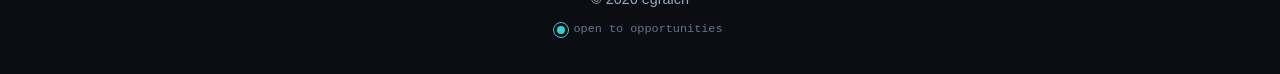
==== commit de96bfbc: "fix: HF logo" ====
--- a/index.html
+++ b/index.html
@@ -246,7 +246,7 @@
           <svg viewBox="0 0 24 24"><path d="M18.901 1.153h3.68l-8.04 9.19L24 22.846h-7.406l-5.8-7.584-6.638 7.584H.474l8.6-9.83L0 1.154h7.594l5.243 6.932ZM17.61 20.644h2.039L6.486 3.24H4.298Z"/></svg>
         </a>
         <a class="social-item" href="https://egrai.ch/hf" target="_blank" rel="noopener" title="Hugging Face" aria-label="Hugging Face">
-          <svg viewBox="0 0 24 24">
+          <svg viewBox="0 0 1500 1500">
             <path fill-rule="evenodd" clip-rule="evenodd" d="M1348.72 1168.37C1360.03 1142.67 1361.13 1113.74 1351.94 1087.55C1361.08 1064.58 1362.52 1038.87 1356.33 1014.97C1353.1 1002.63 1347.95 991.175 1341.12 980.965C1342.52 976.029 1343.6 970.929 1344.36 965.659C1349.44 930.378 1337.38 896.408 1313.59 870.403C1302.83 858.64 1289.91 849.894 1275.97 844.105C1284.44 805.888 1288.9 766.185 1288.9 725.475C1288.9 425.12 1046.33 181.36 746.772 181.36C447.213 181.36 204.644 425.12 204.644 725.475C204.644 767.136 209.317 807.743 218.176 846.781C206.46 852.482 195.618 860.354 186.431 870.403C162.65 896.406 150.585 930.384 155.658 965.659C156.415 970.926 157.505 976.031 158.904 980.965C152.074 991.175 146.922 1002.63 143.692 1014.97C137.445 1038.82 138.958 1064.63 148.078 1087.54C138.888 1113.74 139.992 1142.68 151.301 1168.37C171.605 1214.49 218.813 1243.21 283.614 1269C355.654 1297.68 435.229 1318.64 516.715 1318.64C582.532 1318.64 639.737 1302.62 681.509 1265.68C702.919 1268.26 724.699 1269.59 746.772 1269.59C770.797 1269.59 794.475 1268.02 817.706 1264.97C859.527 1302.39 917.048 1318.64 983.305 1318.64C1065.11 1318.64 1144.1 1297.79 1216.41 1269C1281.21 1243.21 1328.42 1214.49 1348.72 1168.37ZM1201.48 1231.5C1265.52 1206.01 1298.5 1182.26 1311.77 1152.11C1321.11 1130.89 1319.46 1106.41 1307.02 1086.84C1323.52 1061.54 1320.36 1036.98 1317.28 1025.19C1313.34 1010.15 1305.2 997.644 1294.14 988.661C1299.38 979.912 1302.89 970.461 1304.41 959.918C1307.59 937.779 1300.28 915.653 1283.81 897.648C1278.56 891.903 1272.36 887.26 1265.59 883.763C1253.45 877.49 1239.44 874.904 1225.67 876.26C1229.83 862.94 1233.45 849.38 1236.51 835.609C1244.38 800.161 1248.53 763.306 1248.53 725.476C1248.53 447.262 1023.89 221.726 746.772 221.726C469.656 221.726 245.01 447.262 245.01 725.476C245.01 763.44 249.193 800.424 257.122 835.988C260.135 849.506 263.69 862.818 267.762 875.901C254.074 875.791 240.392 879.604 228.93 886.961C224.276 889.948 219.988 893.519 216.214 897.648C199.743 915.653 192.427 937.779 195.613 959.918C197.128 970.461 200.637 979.912 205.881 988.661C194.823 997.644 186.678 1010.15 182.742 1025.19C179.66 1036.98 176.501 1061.54 192.997 1086.84C180.564 1106.41 178.908 1130.89 188.245 1152.11C201.517 1182.26 234.498 1206.01 298.542 1231.5C367.636 1259 441.978 1278.27 516.715 1278.27C584.432 1278.27 634.963 1259.67 667.239 1222.93C693.142 1227.07 719.707 1229.23 746.772 1229.23C775.811 1229.23 804.275 1226.75 831.964 1221.99C864.201 1259.36 915.014 1278.28 983.305 1278.28C1058.36 1278.28 1132.11 1259.11 1201.48 1231.5Z"/>
             <path d="M635.221 1179.69C670.856 1127.23 668.331 1087.85 619.437 1038.79C570.542 989.739 542.081 917.979 542.081 917.979C542.081 917.979 531.45 876.301 507.236 880.136C483.022 883.971 465.244 946.254 515.964 984.357C566.684 1022.45 505.864 1048.33 486.35 1012.55C466.836 976.778 413.552 884.803 385.92 867.214C358.3 849.625 338.851 859.479 345.365 895.736C351.878 931.993 467.393 1019.87 456.154 1038.89C444.914 1057.9 405.304 1016.55 405.304 1016.55C405.304 1016.55 281.359 903.302 254.374 932.812C227.389 962.322 274.846 987.048 342.477 1028.15C410.121 1069.25 415.365 1080.1 405.77 1095.65C396.162 1111.2 246.864 984.825 232.84 1038.4C218.83 1091.97 385.208 1107.52 374.939 1144.5C364.671 1181.5 257.741 1074.5 235.87 1116.19C213.987 1157.89 386.762 1206.89 388.16 1207.25C443.969 1221.79 585.705 1252.59 635.221 1179.69Z"/>
             <path d="M864.806 1179.69C829.171 1127.23 831.696 1087.85 880.591 1038.79C929.485 989.739 957.946 917.979 957.946 917.979C957.946 917.979 968.577 876.301 992.791 880.136C1017.01 883.971 1034.78 946.254 984.064 984.357C933.344 1022.45 994.164 1048.33 1013.68 1012.55C1033.19 976.778 1086.47 884.803 1114.11 867.214C1141.73 849.625 1161.18 859.479 1154.66 895.736C1148.15 931.993 1032.63 1019.87 1043.87 1038.89C1055.11 1057.9 1094.72 1016.55 1094.72 1016.55C1094.72 1016.55 1218.67 903.302 1245.65 932.812C1272.64 962.322 1225.18 987.048 1157.55 1028.15C1089.91 1069.25 1084.66 1080.1 1094.26 1095.65C1103.87 1111.2 1253.16 984.825 1267.19 1038.4C1281.2 1091.97 1114.82 1107.52 1125.09 1144.5C1135.36 1181.5 1242.29 1074.5 1264.16 1116.19C1286.04 1157.89 1113.27 1206.89 1111.87 1207.25C1056.06 1221.79 914.322 1252.59 864.806 1179.69Z"/>
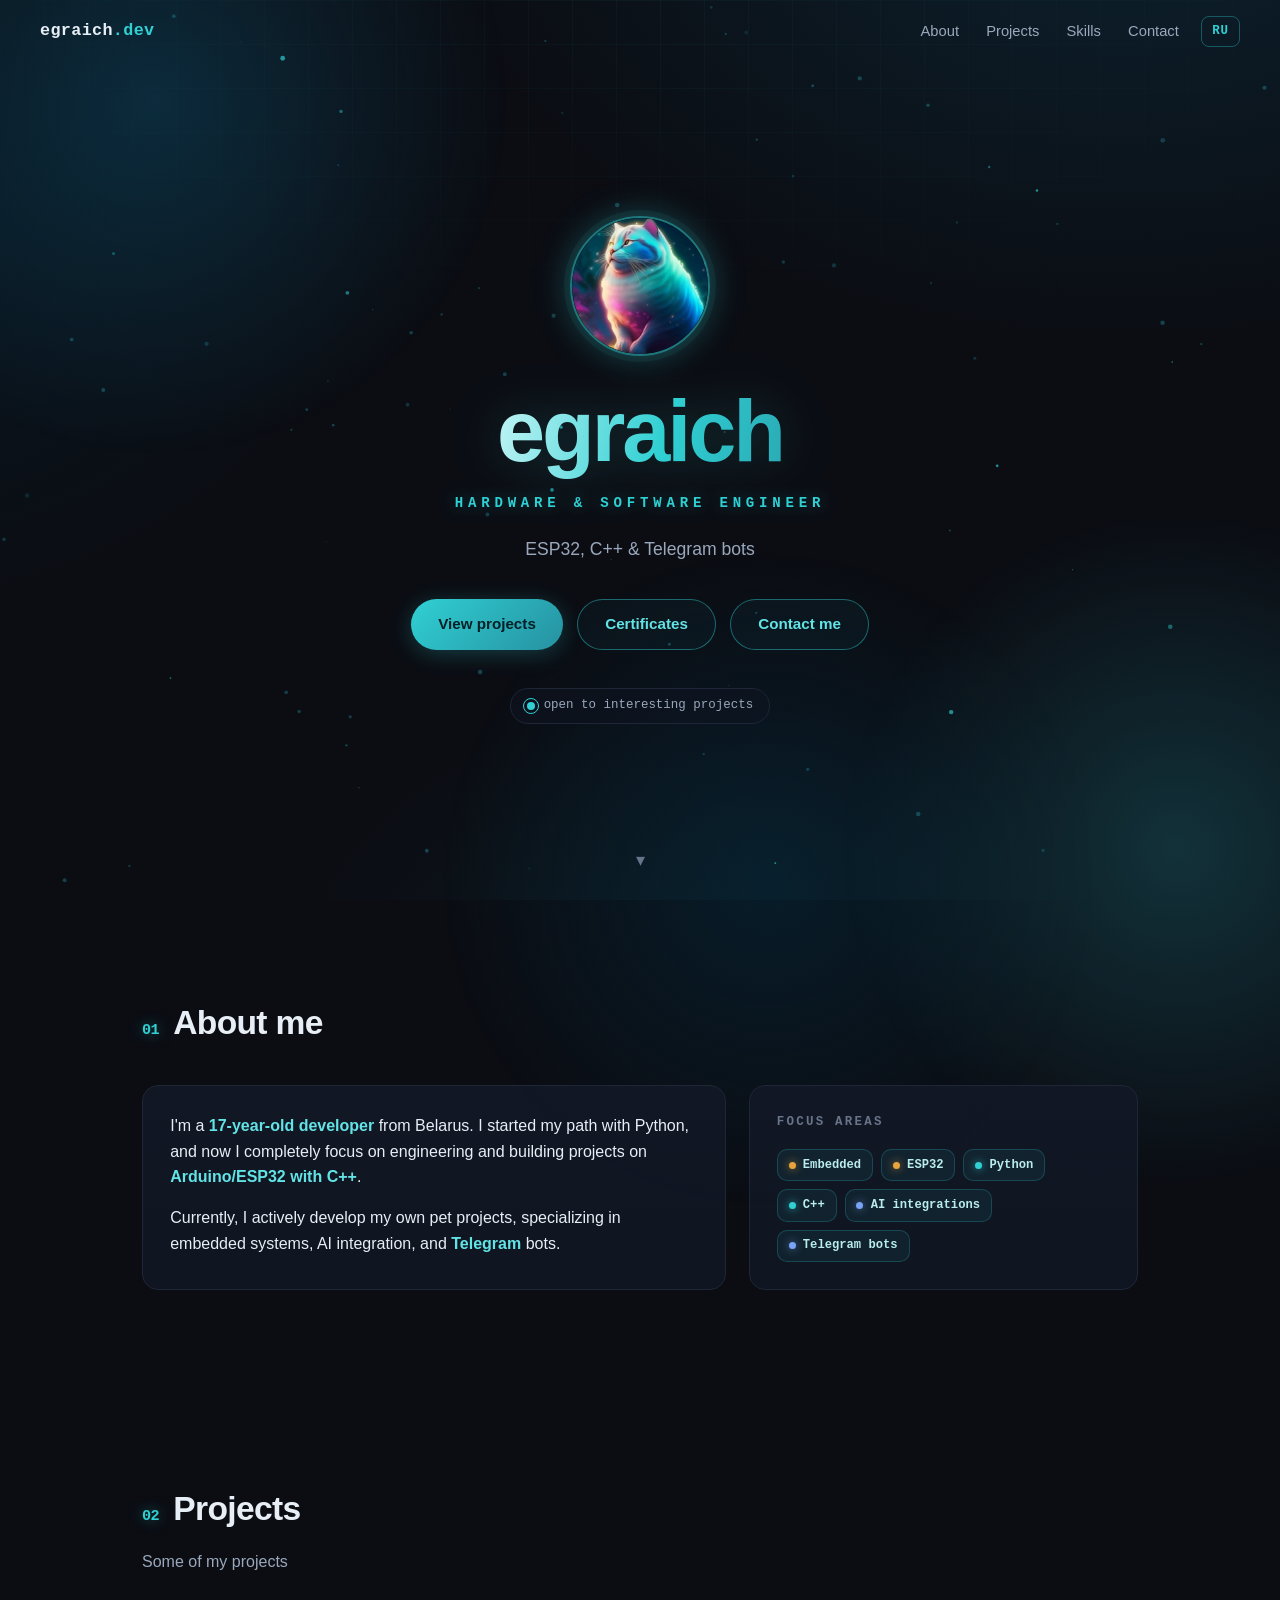
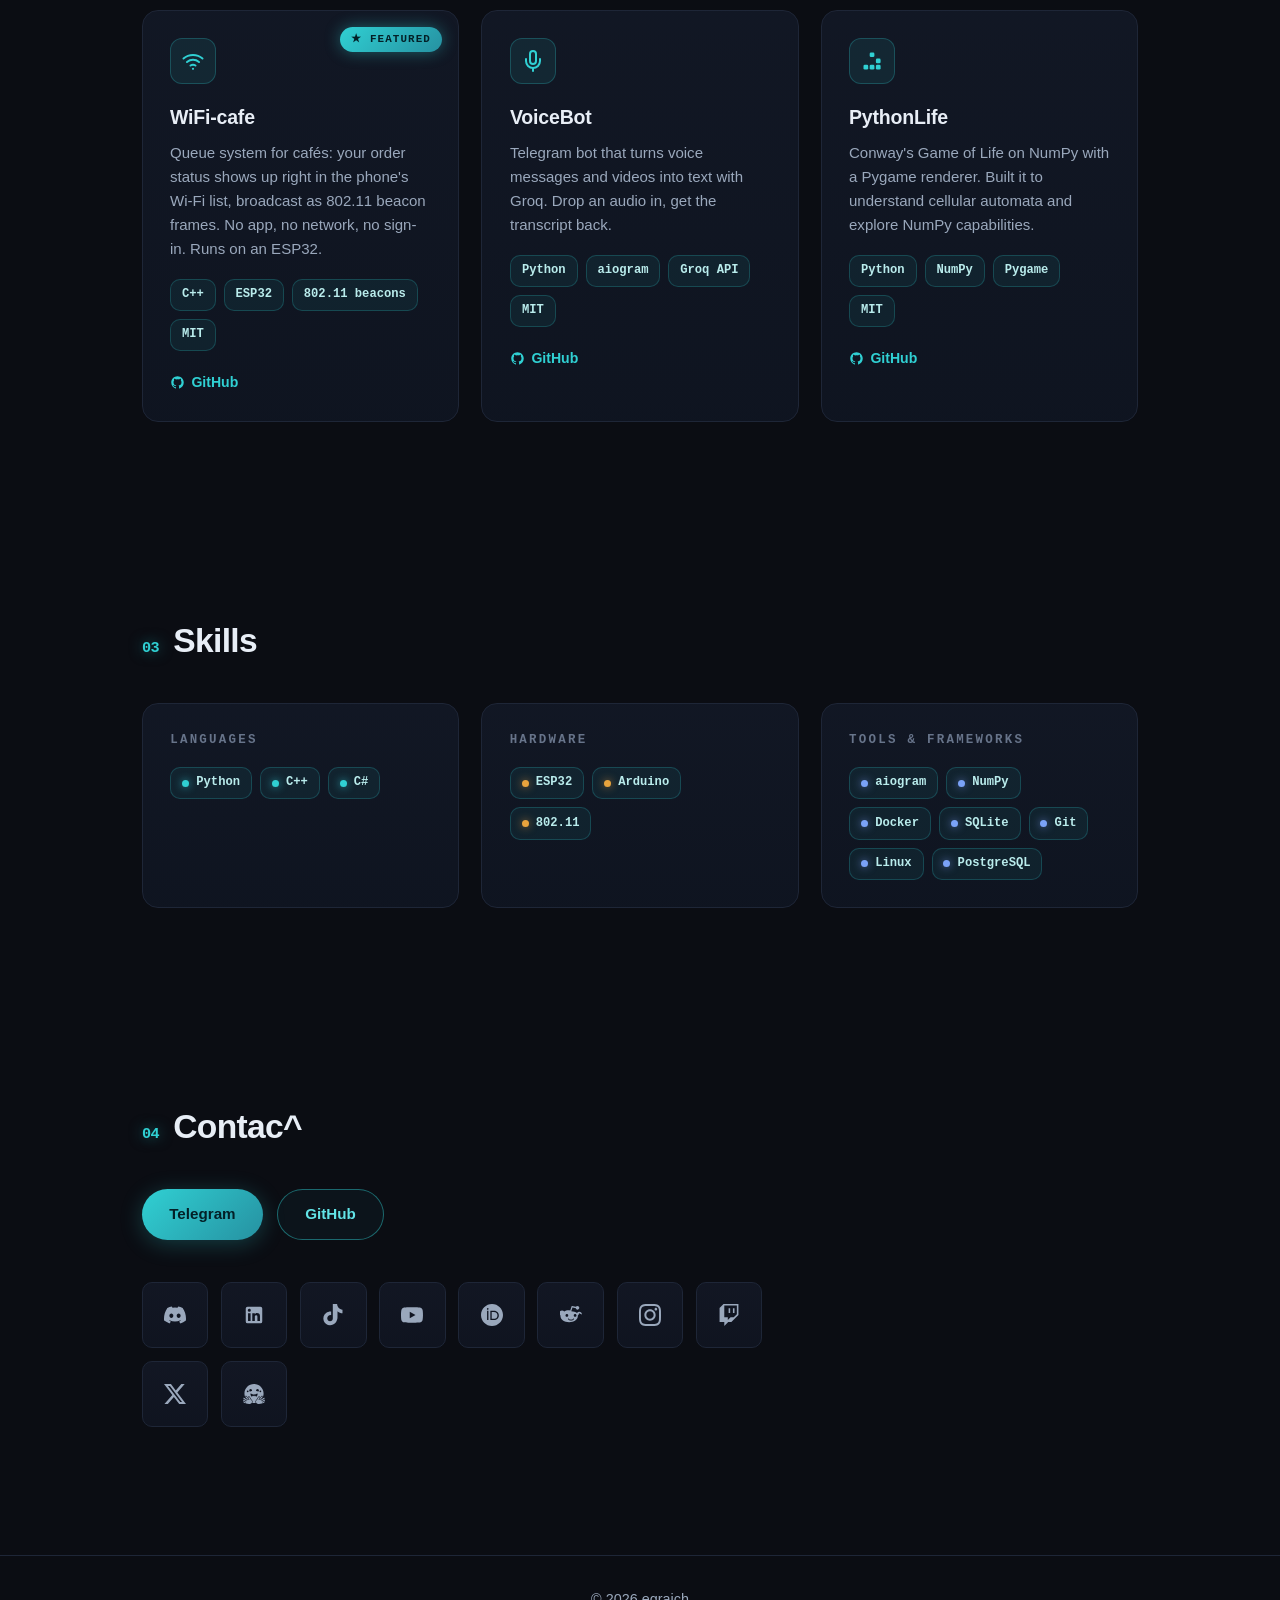
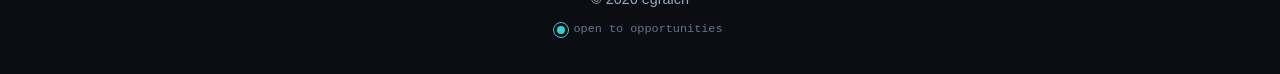
==== commit 03862328: "fix: Hugging face vector logo" ====
--- a/index.html
+++ b/index.html
@@ -246,13 +246,8 @@
           <svg viewBox="0 0 24 24"><path d="M18.901 1.153h3.68l-8.04 9.19L24 22.846h-7.406l-5.8-7.584-6.638 7.584H.474l8.6-9.83L0 1.154h7.594l5.243 6.932ZM17.61 20.644h2.039L6.486 3.24H4.298Z"/></svg>
         </a>
         <a class="social-item" href="https://egrai.ch/hf" target="_blank" rel="noopener" title="Hugging Face" aria-label="Hugging Face">
-          <svg viewBox="0 0 1500 1500">
-            <path fill-rule="evenodd" clip-rule="evenodd" d="M1348.72 1168.37C1360.03 1142.67 1361.13 1113.74 1351.94 1087.55C1361.08 1064.58 1362.52 1038.87 1356.33 1014.97C1353.1 1002.63 1347.95 991.175 1341.12 980.965C1342.52 976.029 1343.6 970.929 1344.36 965.659C1349.44 930.378 1337.38 896.408 1313.59 870.403C1302.83 858.64 1289.91 849.894 1275.97 844.105C1284.44 805.888 1288.9 766.185 1288.9 725.475C1288.9 425.12 1046.33 181.36 746.772 181.36C447.213 181.36 204.644 425.12 204.644 725.475C204.644 767.136 209.317 807.743 218.176 846.781C206.46 852.482 195.618 860.354 186.431 870.403C162.65 896.406 150.585 930.384 155.658 965.659C156.415 970.926 157.505 976.031 158.904 980.965C152.074 991.175 146.922 1002.63 143.692 1014.97C137.445 1038.82 138.958 1064.63 148.078 1087.54C138.888 1113.74 139.992 1142.68 151.301 1168.37C171.605 1214.49 218.813 1243.21 283.614 1269C355.654 1297.68 435.229 1318.64 516.715 1318.64C582.532 1318.64 639.737 1302.62 681.509 1265.68C702.919 1268.26 724.699 1269.59 746.772 1269.59C770.797 1269.59 794.475 1268.02 817.706 1264.97C859.527 1302.39 917.048 1318.64 983.305 1318.64C1065.11 1318.64 1144.1 1297.79 1216.41 1269C1281.21 1243.21 1328.42 1214.49 1348.72 1168.37ZM1201.48 1231.5C1265.52 1206.01 1298.5 1182.26 1311.77 1152.11C1321.11 1130.89 1319.46 1106.41 1307.02 1086.84C1323.52 1061.54 1320.36 1036.98 1317.28 1025.19C1313.34 1010.15 1305.2 997.644 1294.14 988.661C1299.38 979.912 1302.89 970.461 1304.41 959.918C1307.59 937.779 1300.28 915.653 1283.81 897.648C1278.56 891.903 1272.36 887.26 1265.59 883.763C1253.45 877.49 1239.44 874.904 1225.67 876.26C1229.83 862.94 1233.45 849.38 1236.51 835.609C1244.38 800.161 1248.53 763.306 1248.53 725.476C1248.53 447.262 1023.89 221.726 746.772 221.726C469.656 221.726 245.01 447.262 245.01 725.476C245.01 763.44 249.193 800.424 257.122 835.988C260.135 849.506 263.69 862.818 267.762 875.901C254.074 875.791 240.392 879.604 228.93 886.961C224.276 889.948 219.988 893.519 216.214 897.648C199.743 915.653 192.427 937.779 195.613 959.918C197.128 970.461 200.637 979.912 205.881 988.661C194.823 997.644 186.678 1010.15 182.742 1025.19C179.66 1036.98 176.501 1061.54 192.997 1086.84C180.564 1106.41 178.908 1130.89 188.245 1152.11C201.517 1182.26 234.498 1206.01 298.542 1231.5C367.636 1259 441.978 1278.27 516.715 1278.27C584.432 1278.27 634.963 1259.67 667.239 1222.93C693.142 1227.07 719.707 1229.23 746.772 1229.23C775.811 1229.23 804.275 1226.75 831.964 1221.99C864.201 1259.36 915.014 1278.28 983.305 1278.28C1058.36 1278.28 1132.11 1259.11 1201.48 1231.5Z"/>
-            <path d="M635.221 1179.69C670.856 1127.23 668.331 1087.85 619.437 1038.79C570.542 989.739 542.081 917.979 542.081 917.979C542.081 917.979 531.45 876.301 507.236 880.136C483.022 883.971 465.244 946.254 515.964 984.357C566.684 1022.45 505.864 1048.33 486.35 1012.55C466.836 976.778 413.552 884.803 385.92 867.214C358.3 849.625 338.851 859.479 345.365 895.736C351.878 931.993 467.393 1019.87 456.154 1038.89C444.914 1057.9 405.304 1016.55 405.304 1016.55C405.304 1016.55 281.359 903.302 254.374 932.812C227.389 962.322 274.846 987.048 342.477 1028.15C410.121 1069.25 415.365 1080.1 405.77 1095.65C396.162 1111.2 246.864 984.825 232.84 1038.4C218.83 1091.97 385.208 1107.52 374.939 1144.5C364.671 1181.5 257.741 1074.5 235.87 1116.19C213.987 1157.89 386.762 1206.89 388.16 1207.25C443.969 1221.79 585.705 1252.59 635.221 1179.69Z"/>
-            <path d="M864.806 1179.69C829.171 1127.23 831.696 1087.85 880.591 1038.79C929.485 989.739 957.946 917.979 957.946 917.979C957.946 917.979 968.577 876.301 992.791 880.136C1017.01 883.971 1034.78 946.254 984.064 984.357C933.344 1022.45 994.164 1048.33 1013.68 1012.55C1033.19 976.778 1086.47 884.803 1114.11 867.214C1141.73 849.625 1161.18 859.479 1154.66 895.736C1148.15 931.993 1032.63 1019.87 1043.87 1038.89C1055.11 1057.9 1094.72 1016.55 1094.72 1016.55C1094.72 1016.55 1218.67 903.302 1245.65 932.812C1272.64 962.322 1225.18 987.048 1157.55 1028.15C1089.91 1069.25 1084.66 1080.1 1094.26 1095.65C1103.87 1111.2 1253.16 984.825 1267.19 1038.4C1281.2 1091.97 1114.82 1107.52 1125.09 1144.5C1135.36 1181.5 1242.29 1074.5 1264.16 1116.19C1286.04 1157.89 1113.27 1206.89 1111.87 1207.25C1056.06 1221.79 914.322 1252.59 864.806 1179.69Z"/>
-            <path d="M675.913 853.201C679.674 855.39 683.766 857.524 688.891 860.001C705.59 868.074 725.878 873.106 750.564 873.106C777.366 873.106 799.015 867.175 816.53 857.819C821.193 855.328 825.305 852.779 828.701 850.52C818.286 841.142 806.116 833.688 792.747 828.717C791.172 828.131 789.58 827.58 787.973 827.064C782.46 825.295 776.761 834.148 770.915 843.232C765.317 851.929 759.582 860.838 753.744 860.838C748.268 860.838 742.882 851.802 737.615 842.964C732.157 833.804 726.824 824.857 721.649 826.403C704.266 831.599 688.648 840.906 675.913 853.201Z"/>
-            <path fill-rule="evenodd" clip-rule="evenodd" d="M849.695 285.599C816.641 277.833 782.184 273.727 746.772 273.727C684.644 273.727 625.458 286.368 571.624 309.227C448.998 361.299 354.15 466.394 315.593 595.883C303.37 636.933 296.805 680.435 296.805 725.476C296.805 761.974 301.116 797.461 309.255 831.452C309.366 831.317 309.477 831.183 309.587 831.05C322.652 815.372 341.389 806.727 362.353 806.727C379.135 806.727 396.395 812.304 413.669 823.302C425.128 830.608 437.792 843.556 450.832 859.832C462.913 843.01 479.824 831.83 499.169 828.775C502.872 828.19 506.628 827.891 510.344 827.891H510.357C554.525 827.891 581.096 866.358 591.144 900.964C596.129 912.651 620.058 965.899 656.056 1002.01C710.873 1057.01 724.595 1113.75 697.461 1174.54C713.655 1176.32 730.108 1177.23 746.772 1177.23C747.445 1177.23 748.117 1177.22 748.789 1177.22L749.307 1177.22L750.29 1177.21C767.865 1177.08 785.2 1175.93 802.241 1173.83C775.534 1113.31 789.363 1056.8 843.964 1002.01C879.962 965.899 903.891 912.651 908.876 900.964C918.924 866.358 945.495 827.891 989.663 827.891H989.676C993.392 827.891 997.147 828.19 1000.85 828.775C1020.2 831.83 1037.11 843.01 1049.19 859.832C1062.23 843.556 1074.89 830.608 1086.35 823.302C1103.62 812.304 1120.89 806.727 1137.67 806.727C1156.17 806.727 1172.94 813.46 1185.6 825.819C1192.89 793.547 1196.74 759.963 1196.74 725.476C1196.74 709.883 1195.95 694.474 1194.42 679.288C1174.88 486.115 1034.11 328.922 849.695 285.599ZM652.93 884.744C603.394 843.337 581.677 781.979 581.677 742.068C581.677 711.101 602.797 721.605 636.467 738.35C666.402 753.238 706.256 773.059 750.01 773.059C793.763 773.059 833.618 753.238 863.553 738.35C897.223 721.605 918.343 711.101 918.343 742.068C918.343 780.4 900.71 842.529 852.745 880.809C827.567 900.728 794.093 914.485 750.509 914.485C709.56 914.485 677.534 902.691 652.93 884.744ZM919.726 619.809C914.761 612.591 909.541 605.002 902.523 602.514C896.04 600.216 887.549 603.626 879.395 606.901C868.994 611.078 859.142 615.035 854.701 606.649C837.914 574.953 849.899 535.595 881.471 518.742C913.042 501.889 952.244 513.922 969.031 545.618C985.818 577.315 973.833 616.672 942.261 633.525C932.68 638.64 926.437 629.564 919.726 619.809ZM597.494 602.514C590.477 605.002 585.256 612.591 580.291 619.809C573.581 629.564 567.337 638.64 557.756 633.525C526.185 616.672 514.2 577.315 530.986 545.618C547.773 513.922 586.975 501.889 618.547 518.742C650.118 535.595 662.103 574.953 645.317 606.649C640.876 615.035 631.023 611.078 620.623 606.901C612.468 603.626 603.977 600.216 597.494 602.514ZM1093.15 621.477C1093.15 644.811 1074.31 663.727 1051.07 663.727C1027.83 663.727 1008.98 644.811 1008.98 621.477C1008.98 598.143 1027.83 579.227 1051.07 579.227C1074.31 579.227 1093.15 598.143 1093.15 621.477ZM448.95 663.727C472.192 663.727 491.033 644.811 491.033 621.477C491.033 598.143 472.192 579.227 448.95 579.227C425.708 579.227 406.866 598.143 406.866 621.477C406.866 644.811 425.708 663.727 448.95 663.727Z"/>
-          </svg>
+          <svg viewBox="0 0 24 24"><path d="M12.025 1.13c-5.77 0-10.449 4.647-10.449 10.378c0 1.112.178 2.181.503 3.185c.064-.222.203-.444.416-.577a.96.96 0 0 1 .524-.15c.293 0 .584.124.84.284c.278.173.48.408.71.694c.226.282.458.611.684.951v-.014c.017-.324.106-.622.264-.874s.403-.487.762-.543c.3-.047.596.06.787.203s.31.313.4.467c.15.257.212.468.233.542c.01.026.653 1.552 1.657 2.54c.616.605 1.01 1.223 1.082 1.912c.055.537-.096 1.059-.38 1.572c.637.121 1.294.187 1.967.187c.657 0 1.298-.063 1.921-.178c-.287-.517-.44-1.041-.384-1.581c.07-.69.465-1.307 1.081-1.913c1.004-.987 1.647-2.513 1.657-2.539c.021-.074.083-.285.233-.542c.09-.154.208-.323.4-.467a1.08 1.08 0 0 1 .787-.203c.359.056.604.29.762.543s.247.55.265.874v.015c.225-.34.457-.67.683-.952c.23-.286.432-.52.71-.694c.257-.16.547-.284.84-.285a.97.97 0 0 1 .524.151c.228.143.373.388.43.625l.006.04a10.3 10.3 0 0 0 .534-3.273c0-5.731-4.678-10.378-10.449-10.378M8.327 6.583a1.5 1.5 0 0 1 .713.174a1.487 1.487 0 0 1 .617 2.013c-.183.343-.762-.214-1.102-.094c-.38.134-.532.914-.917.71a1.487 1.487 0 0 1 .69-2.803m7.486 0a1.487 1.487 0 0 1 .689 2.803c-.385.204-.536-.576-.916-.71c-.34-.12-.92.437-1.103.094a1.487 1.487 0 0 1 .617-2.013a1.5 1.5 0 0 1 .713-.174m-10.68 1.55a.96.96 0 1 1 0 1.921a.96.96 0 0 1 0-1.92m13.838 0a.96.96 0 1 1 0 1.92a.96.96 0 0 1 0-1.92M8.489 11.458c.588.01 1.965 1.157 3.572 1.164c1.607-.007 2.984-1.155 3.572-1.164c.196-.003.305.12.305.454c0 .886-.424 2.328-1.563 3.202c-.22-.756-1.396-1.366-1.63-1.32q-.011.001-.02.006l-.044.026l-.01.008l-.03.024q-.018.017-.035.036l-.032.04a1 1 0 0 0-.058.09l-.014.025q-.049.088-.11.19a1 1 0 0 1-.083.116a1.2 1.2 0 0 1-.173.18q-.035.029-.075.058a1.3 1.3 0 0 1-.251-.243a1 1 0 0 1-.076-.107c-.124-.193-.177-.363-.337-.444c-.034-.016-.104-.008-.2.022q-.094.03-.216.087q-.06.028-.125.063l-.13.074q-.067.04-.136.086a3 3 0 0 0-.135.096a3 3 0 0 0-.26.219a2 2 0 0 0-.12.121a2 2 0 0 0-.106.128l-.002.002a2 2 0 0 0-.09.132l-.001.001a1.2 1.2 0 0 0-.105.212q-.013.036-.024.073c-1.139-.875-1.563-2.317-1.563-3.203c0-.334.109-.457.305-.454m.836 10.354c.824-1.19.766-2.082-.365-3.194c-1.13-1.112-1.789-2.738-1.789-2.738s-.246-.945-.806-.858s-.97 1.499.202 2.362c1.173.864-.233 1.45-.685.64c-.45-.812-1.683-2.896-2.322-3.295s-1.089-.175-.938.647s2.822 2.813 2.562 3.244s-1.176-.506-1.176-.506s-2.866-2.567-3.49-1.898s.473 1.23 2.037 2.16c1.564.932 1.686 1.178 1.464 1.53s-3.675-2.511-4-1.297c-.323 1.214 3.524 1.567 3.287 2.405c-.238.839-2.71-1.587-3.216-.642c-.506.946 3.49 2.056 3.522 2.064c1.29.33 4.568 1.028 5.713-.624m5.349 0c-.824-1.19-.766-2.082.365-3.194c1.13-1.112 1.789-2.738 1.789-2.738s.246-.945.806-.858s.97 1.499-.202 2.362c-1.173.864.233 1.45.685.64c.451-.812 1.683-2.896 2.322-3.295s1.089-.175.938.647s-2.822 2.813-2.562 3.244s1.176-.506 1.176-.506s2.866-2.567 3.49-1.898s-.473 1.23-2.037 2.16c-1.564.932-1.686 1.178-1.464 1.53s3.675-2.511 4-1.297c.323 1.214-3.524 1.567-3.287 2.405c.238.839 2.71-1.587 3.216-.642c.506.946-3.49 2.056-3.522 2.064c-1.29.33-4.568 1.028-5.713-.624"/></svg>
+        </a>
         </a>
       </div>
     </section>
